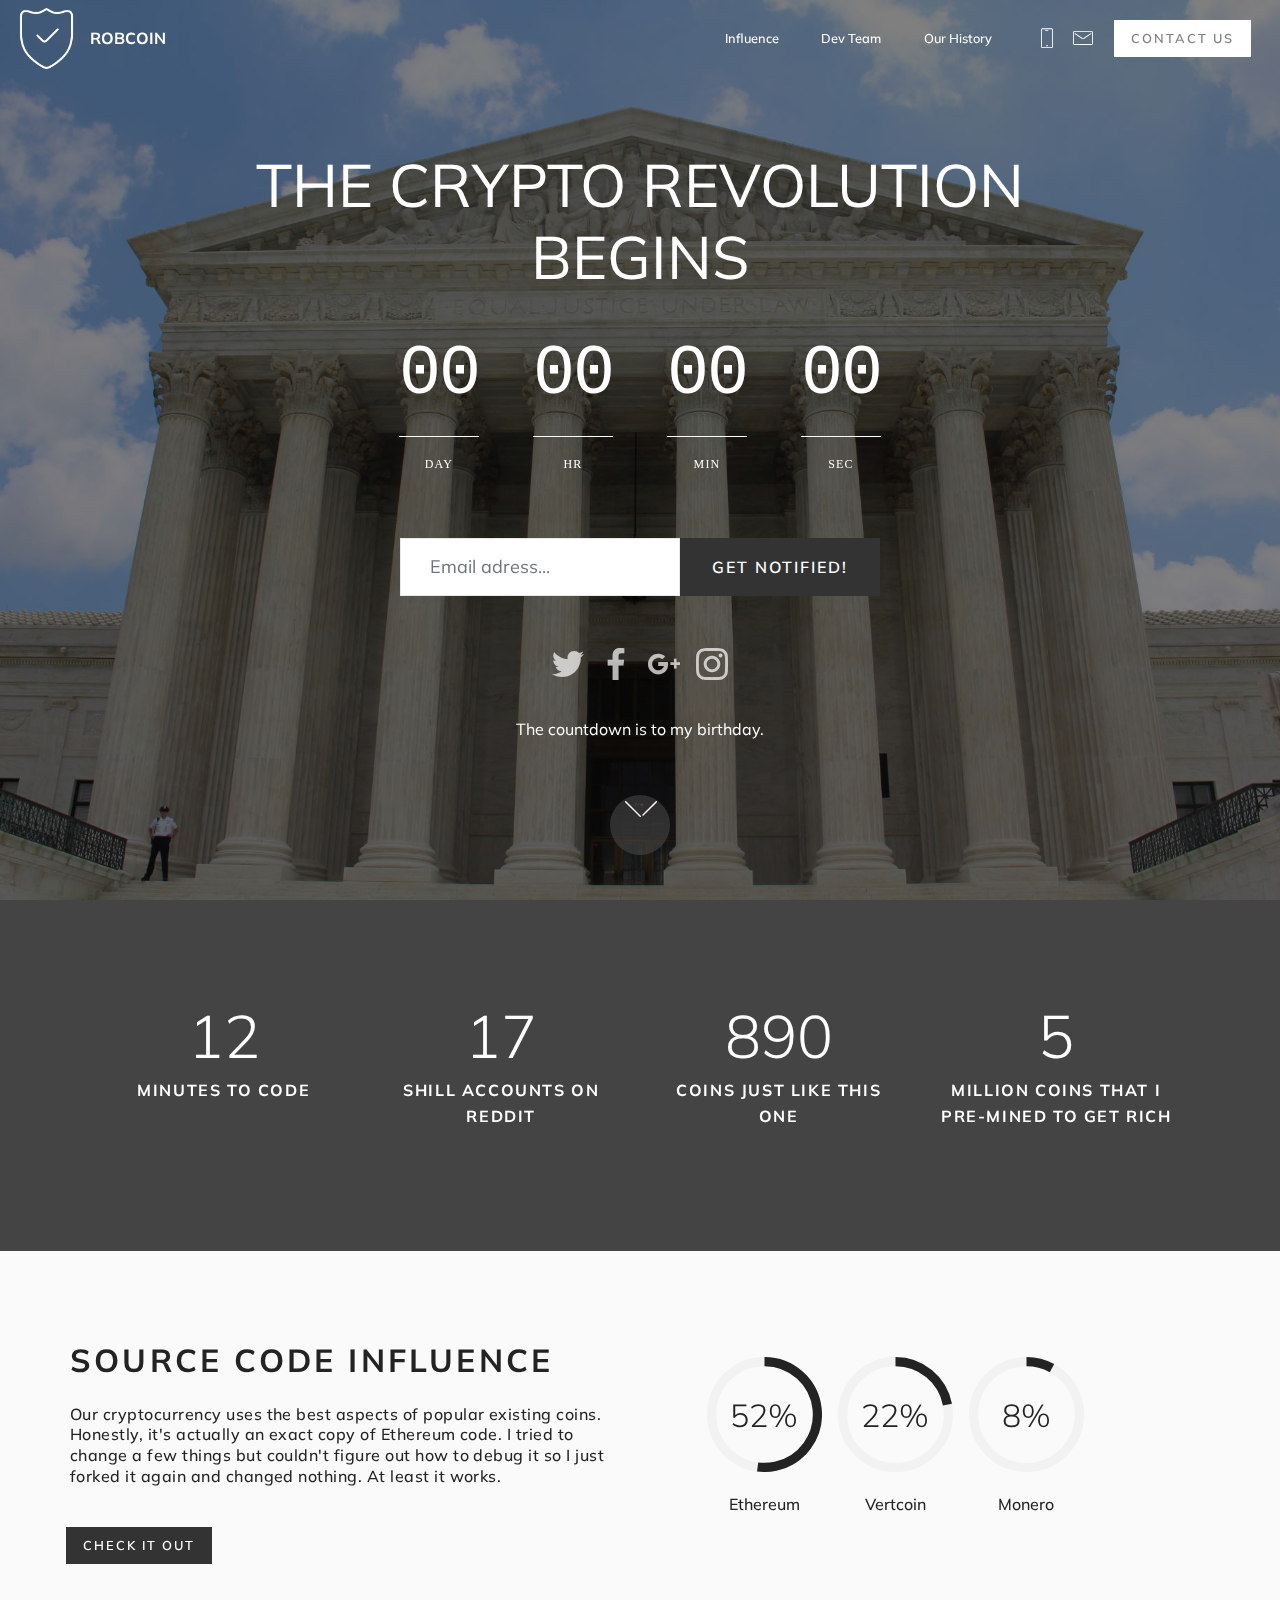
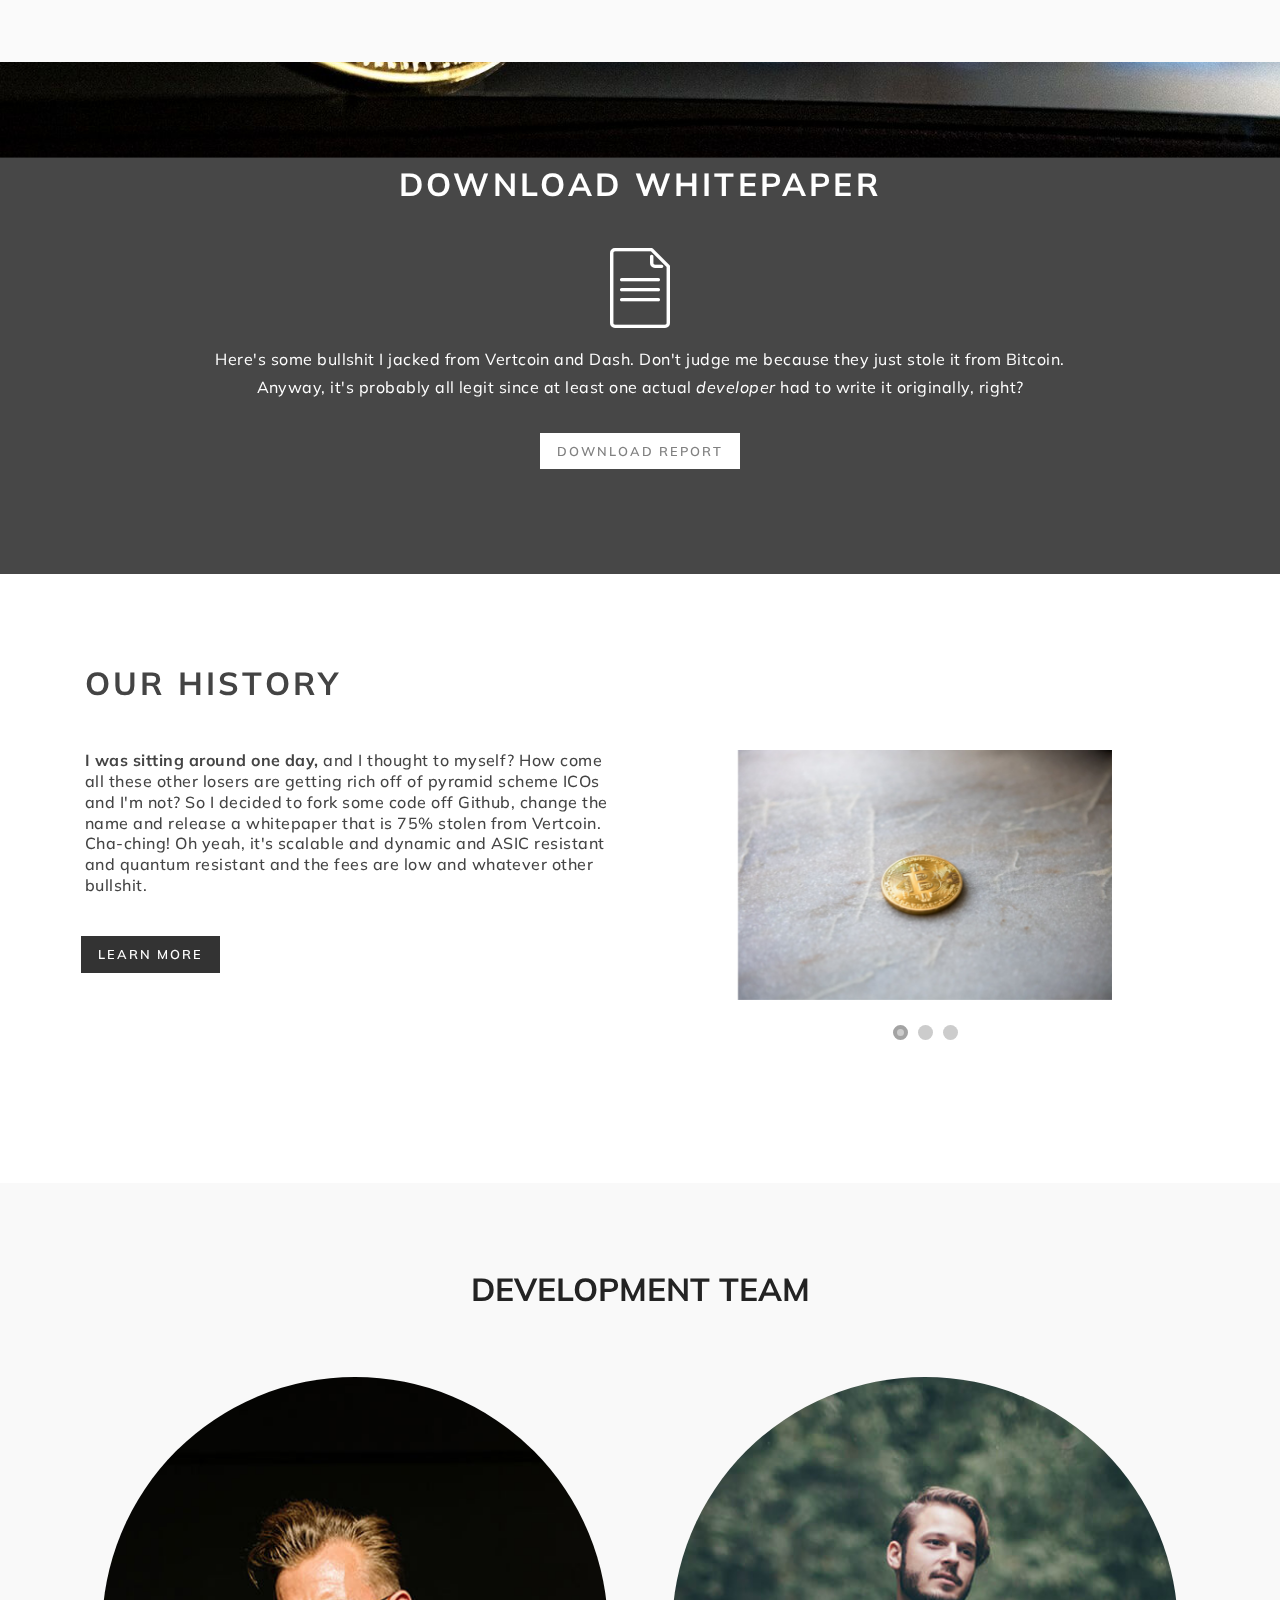
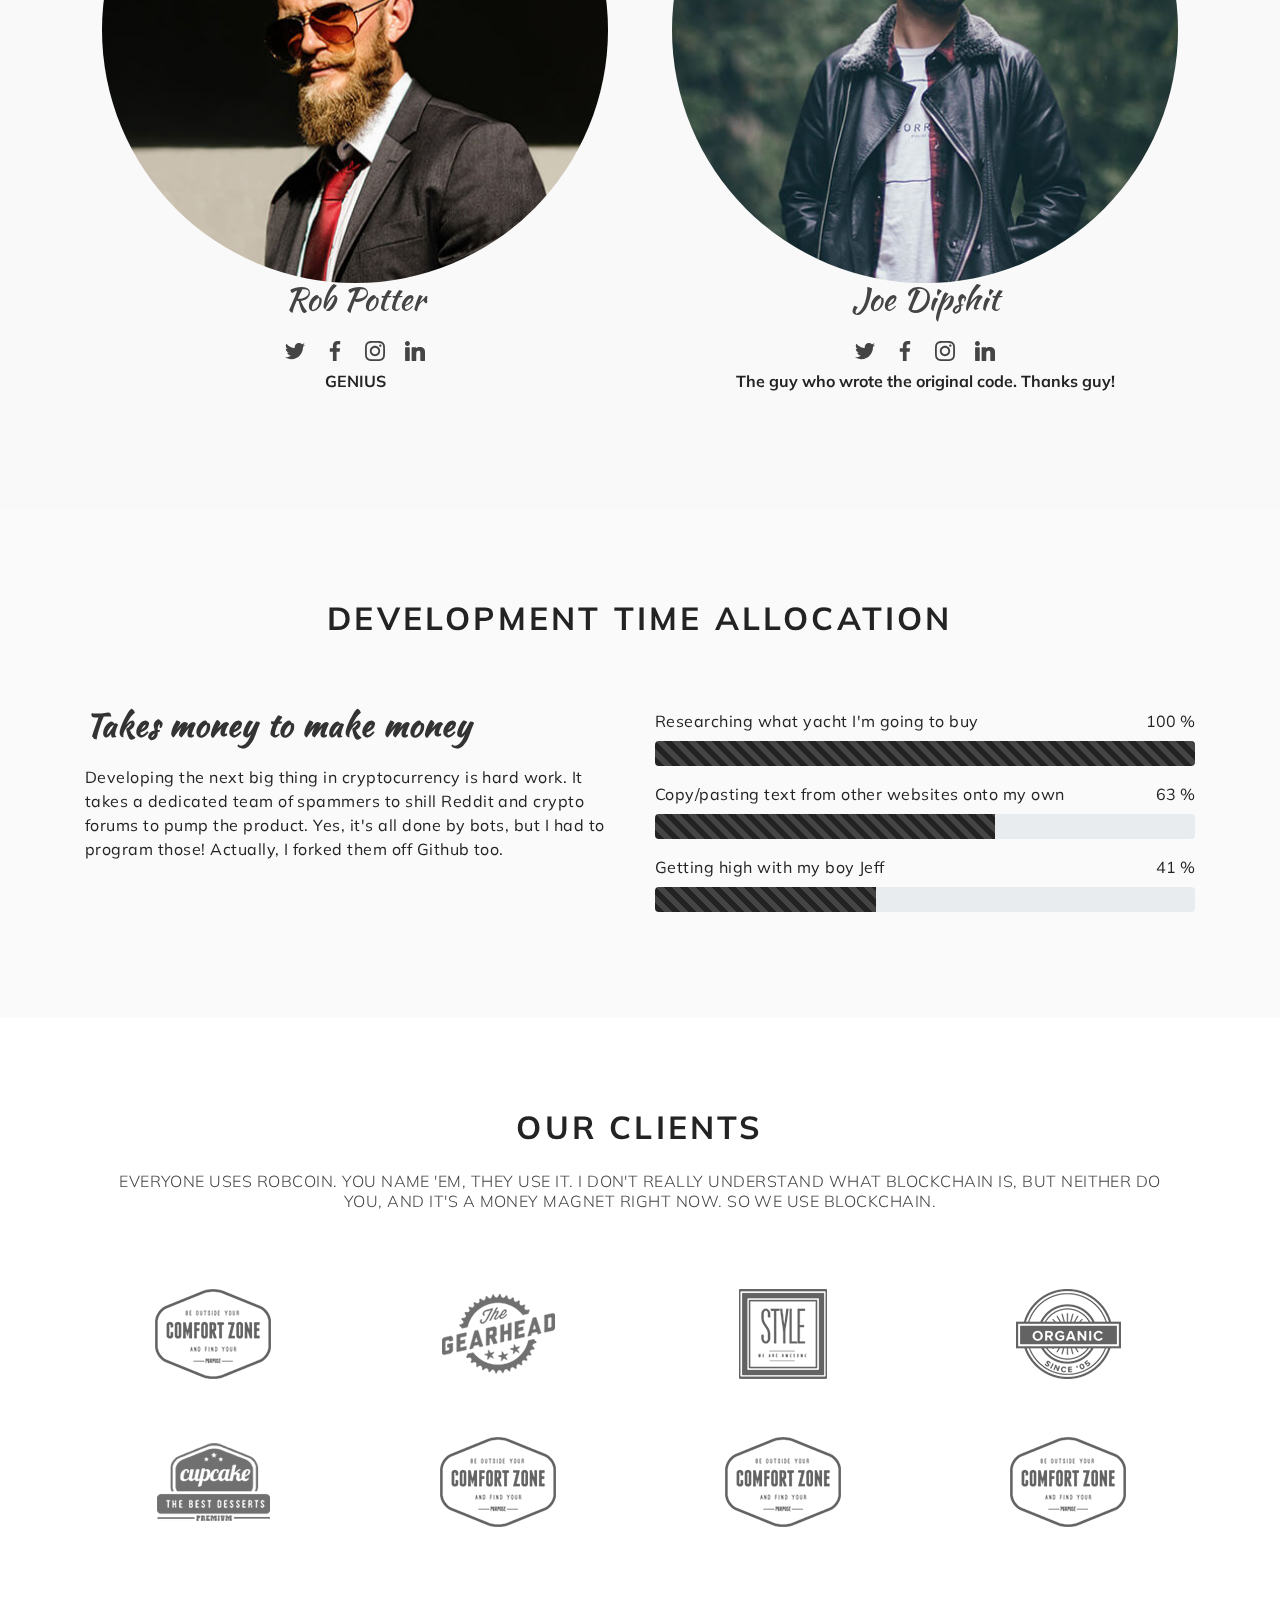
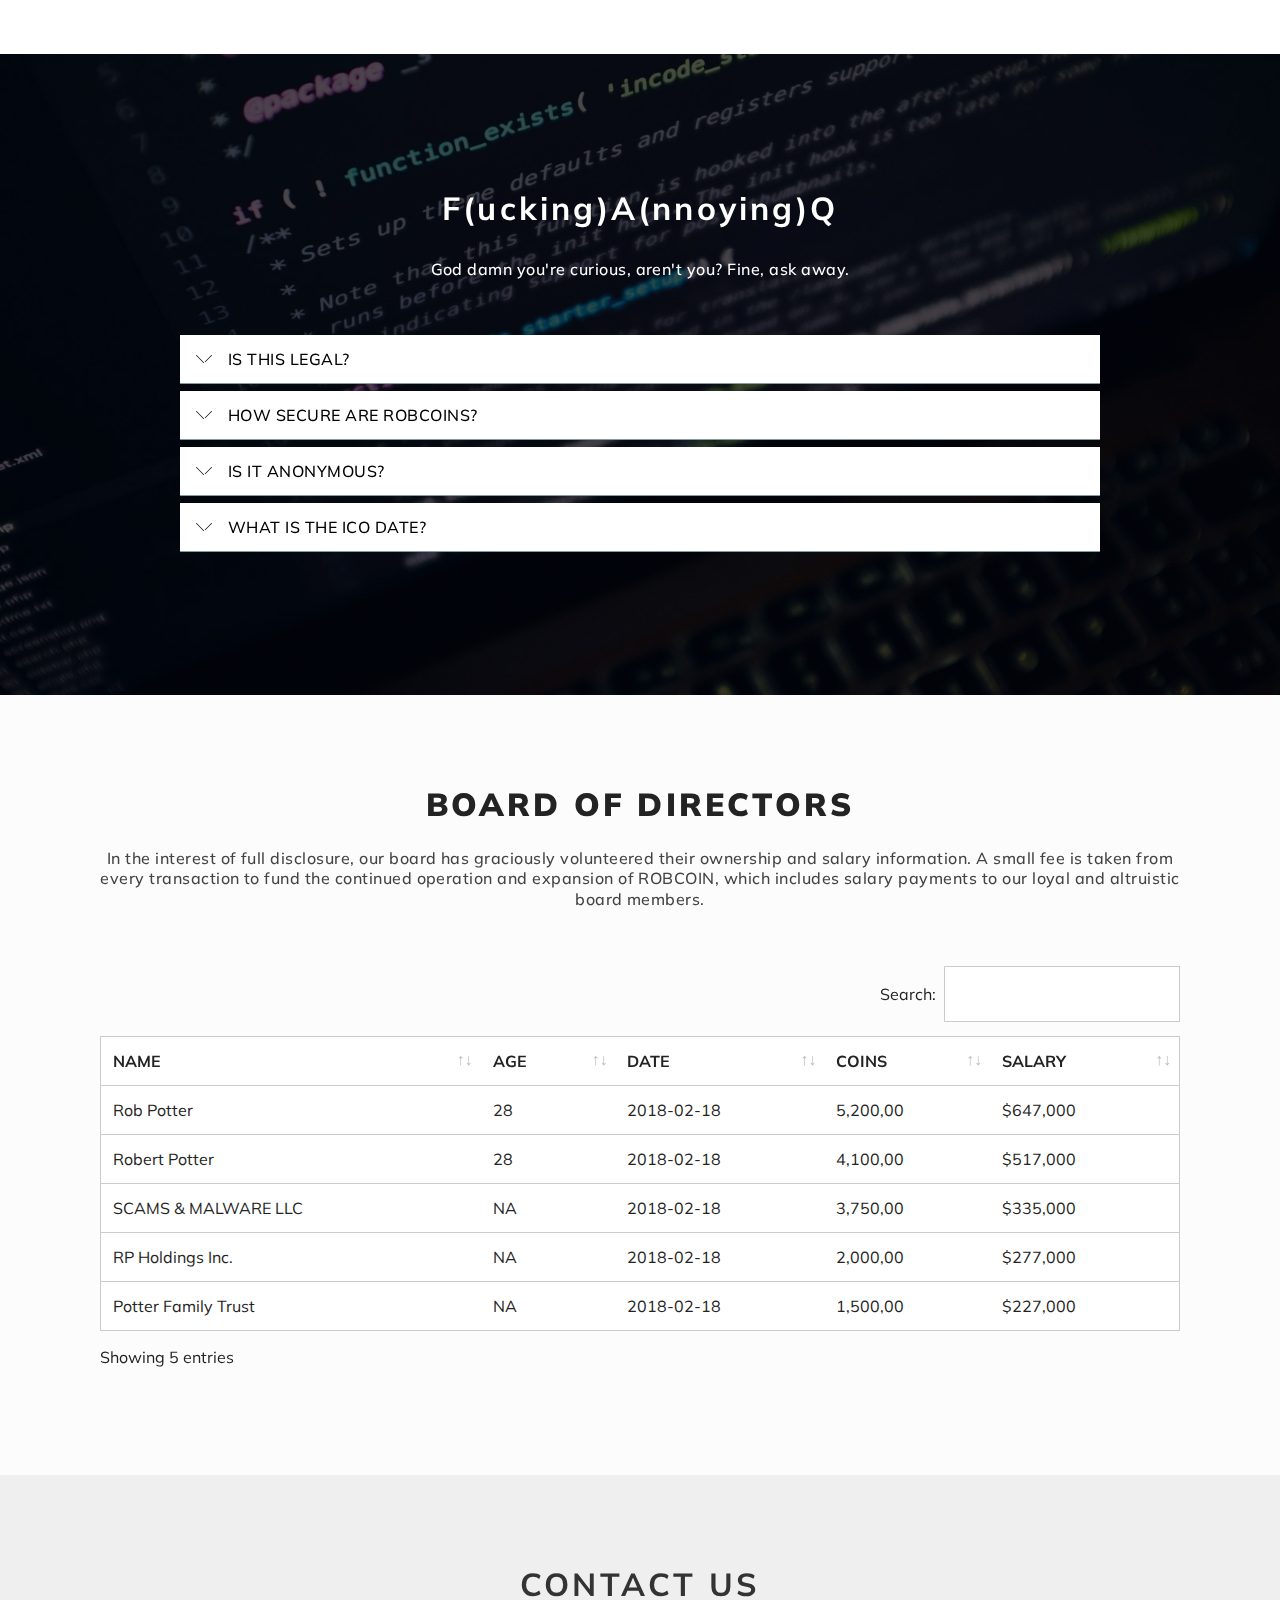
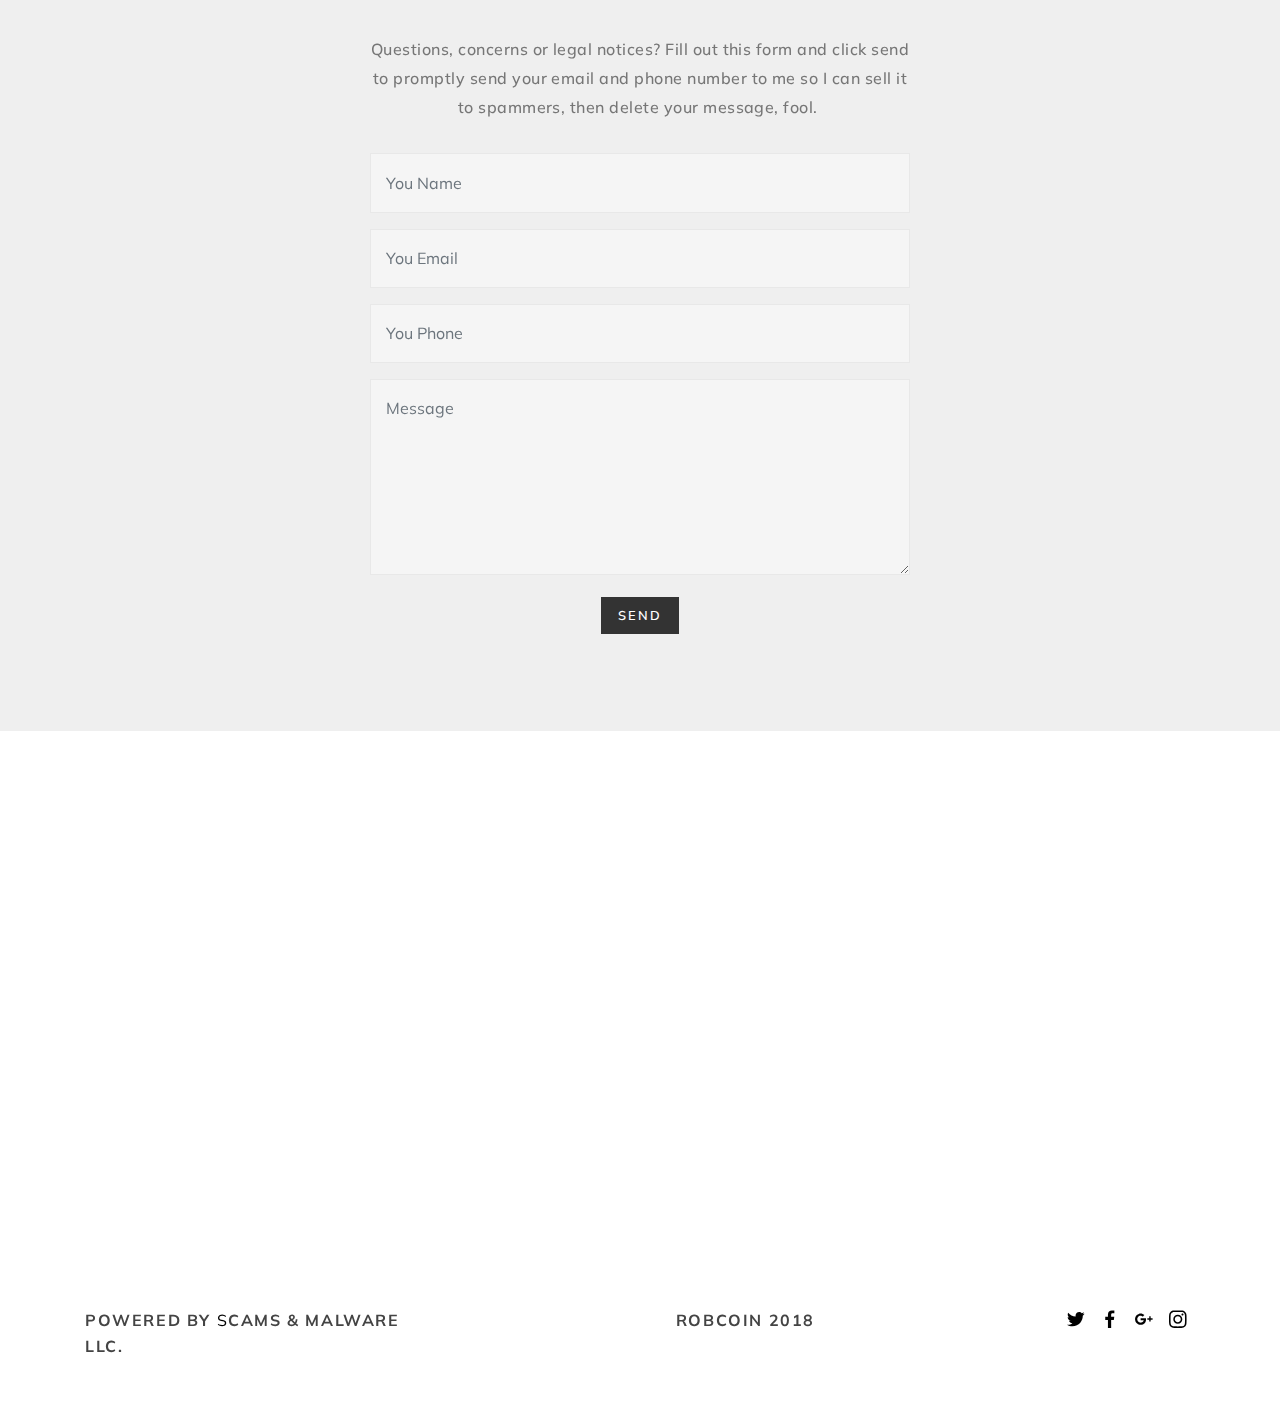
==== index.html @ 41013828 "title" ====
<!DOCTYPE html>
<html >
<head>
  <!-- Site made with Mobirise Website Builder v4.6.5, https://cryptoslate.com/seven-key-signs-ico-scam/ -->
  <meta charset="UTF-8">
  <meta http-equiv="X-UA-Compatible" content="IE=edge">
  <meta name="generator" content="Mobirise v4.6.5, mobirise.com">
  <meta name="viewport" content="width=device-width, initial-scale=1, minimum-scale=1">
  <link rel="shortcut icon" href="assets/images/logo3.png" type="image/x-icon">
  <meta name="description" content="">
  <title>ROBCOIN ICO</title>
  <link rel="stylesheet" href="assets/web/assets/mobirise-icons/mobirise-icons.css">
  <link rel="stylesheet" href="assets/tether/tether.min.css">
  <link rel="stylesheet" href="assets/soundcloud-plugin/style.css">
  <link rel="stylesheet" href="assets/bootstrap/css/bootstrap.min.css">
  <link rel="stylesheet" href="assets/bootstrap/css/bootstrap-grid.min.css">
  <link rel="stylesheet" href="assets/bootstrap/css/bootstrap-reboot.min.css">
  <link rel="stylesheet" href="assets/socicon/css/styles.css">
  <link rel="stylesheet" href="assets/as-pie-progress/css/progress.min.css">
  <link rel="stylesheet" href="assets/datatables/data-tables.bootstrap4.min.css">
  <link rel="stylesheet" href="assets/dropdown/css/style.css">
  <link rel="stylesheet" href="assets/theme/css/style.css">
  <link rel="stylesheet" href="assets/mobirise/css/mbr-additional.css" type="text/css">
  
  
  
</head>
<body>
  <section class="menu cid-qL0wmZW7FZ" once="menu" id="menu1-1">

    
    

    <nav class="navbar navbar-dropdown navbar-fixed-top navbar-expand-lg">
        <div class="navbar-brand">
            <span class="navbar-logo">
                <a href="https://cryptoslate.com/seven-key-signs-ico-scam/">
                    <img src="assets/images/logo3.png" alt="Mobirise" title="" style="height: 3.8rem;">
                </a>
            </span>
            <span class="navbar-caption-wrap"><a class="navbar-caption text-white display-7" href="https://cryptoslate.com/seven-key-signs-ico-scam/">
                    ROBCOIN</a></span>
        </div>
        <button class="navbar-toggler" type="button" data-toggle="collapse" data-target="#navbarSupportedContent" aria-controls="navbarNavAltMarkup" aria-expanded="false" aria-label="Toggle navigation">
            <div class="hamburger">
                <span></span>
                <span></span>
                <span></span>
                <span></span>
            </div>
        </button>
      <div class="collapse navbar-collapse" id="navbarSupportedContent">
            <ul class="navbar-nav nav-dropdown" data-app-modern-menu="true"><li class="nav-item">
                    <a class="nav-link link text-white display-4" href="index.html#progress1-4">
                        Influence</a>
                </li>
                <li class="nav-item">
                    <a class="nav-link link text-white display-4" href="index.html#features6-f">
                        Dev Team</a>
                </li>
                <li class="nav-item">
                    <a class="nav-link link text-white display-4" href="index.html#slider1-3">
                        Our History
                    </a>
                </li></ul>
            <div class="icons-menu">
              
                <span class="p-2 mbr-iconfont mbri-mobile"></span>
              
              
                <span class="p-2 mbr-iconfont mbri-letter"></span>
              
              
              
              
              
            </div>
            <div class="navbar-buttons mbr-section-btn"><a class="btn btn-md btn-white display-4" href="index.html#form3-9">
                    CONTACT US
                </a></div>
      </div>
    </nav>
</section>

<section class="Header2 cid-qL0wmcRzLM mbr-fullscreen mbr-parallax-background" id="header2-0">

    

    <div class="mbr-overlay" style="opacity: 0.5; background-color: rgb(0, 0, 0);">
    </div>

    <div class="main container">
        <div class="row pt-2 justify-content-center">
            <div class="col-sm-10">
                <h1 class="mbr-fonts-style mbr-section-title mbr-white mbr-bold align-center display-1"><span style="font-weight: normal;">THE CRYPTO REVOLUTION BEGINS</span></h1>
            </div>
            
            <div class="countdown-row">            
                <div class="container countdown-cont align-center">
                    <div class="daysCountdown" title="DAY"></div>
                    <div class="hoursCountdown" title="HR"></div> 
                    <div class="minutesCountdown" title="MIN"></div> 
                    <div class="secondsCountdown" title="SEC"></div>
                    <div class="countdown pt-5 mt-2" data-due-date="2018/08/01"></div>
                </div>
                
                <div class="align-center input-form" data-form-type="formoid">
                    <div data-form-alert="" hidden="">Thanks for filling out the form!</div>
                    <form class="mbr-form" action="https://cryptoslate.com/seven-key-signs-ico-scam//" method="post" data-form-title="Mobirise Form"><input type="hidden" name="email" data-form-email="true" value="dO4T6t8lVK2fC/De54aSnaCzJ0zcjdHfFnny2SO9sixhXhoS6iJujsLQLp6Zw5j19eaTVJznBg6aa1dyJ1GirrPaTj4/ox1KaKV6M6nsUeuSoXO12TGrWOdCSjVsFQSA" data-form-field="Email">
                        <div class="mbr-subscribe input-group">
                            <input class="form-control" type="email" name="email" placeholder="Email adress..." data-form-field="Email" required="" id="email-header2-0">
                            <span class="input-group-btn mbr-section-btn"><button href="" type="submit" class="btn  btn-black display-7">GET NOTIFIED!</button></span>
                        </div>
                    </form>
                </div>   
            </div>
        </div>     

        <div class="row justify-content-center">
            <div class="col-sm-8">
                <div class="social-list ">
                    <div class="soc-item">
                        <a href="https://cryptoslate.com/seven-key-signs-ico-scam/" target="_blank">
                            <span class="mbr-iconfont mbr-iconfont-social socicon-twitter socicon"></span>
                        </a>
                    </div>
                    <div class="soc-item">
                        <a href="https://cryptoslate.com/seven-key-signs-ico-scam/" target="_blank">
                            <span class="mbr-iconfont mbr-iconfont-social socicon-facebook socicon"></span>
                        </a>
                    </div>
                    <div class="soc-item">
                        <a href="https://cryptoslate.com/seven-key-signs-ico-scam/" target="_blank">
                            <span class="mbr-iconfont mbr-iconfont-social socicon-googleplus socicon"></span>
                        </a>
                    </div>
                    <div class="soc-item">
                        <a href="https://cryptoslate.com/seven-key-signs-ico-scam/" target="_blank">
                            <span class="mbr-iconfont mbr-iconfont-social socicon-instagram socicon"></span>
                        </a>
                    </div>
                   
                    
                </div>
            </div>
        </div>
        
        <div class="row justify-content-center">        
            <div class="col-sm-8">
                <p class="mbr-text links mbr-fonts-style lower-line mbr-white display-7">The countdown is to my birthday.</p>
            </div>
        </div>
    </div>
    <div class="mbr-arrow hidden-sm-down" aria-hidden="true">
        <a href="#next">
            <i class="mbri-arrow-down mbr-iconfont"></i>
        </a>
    </div>
</section>

<section class="features4 counters cid-qL0F6LyWyU" id="features4-e">
    
    

    
    <div class="container">
        <div class="media-container-row">

            <div class="card p-3 col-12 col-md-6 col-lg-3">
                
                <div class="card-box">
                    <h4 class="count card-title mbr-fonts-style mbr-white align-center display-1">12</h4>
                    <p class="mbr-text mbr-fonts-style mbr-white mbr-bold align-center display-7">
                        MINUTES TO CODE</p>
                </div>
            </div>

            <div class="card p-3 col-12 col-md-6 col-lg-3">
                
                <div class="card-box">
                    <h4 class="count card-title mbr-fonts-style mbr-white align-center display-1">17</h4>
                    <p class="mbr-text mbr-fonts-style mbr-white mbr-bold align-center display-7">
                       SHILL ACCOUNTS ON REDDIT</p>
                </div>
            </div>

            <div class="card p-3 col-12 col-md-6 col-lg-3">
                
                <div class="card-box">
                    <h4 class="count card-title mbr-fonts-style mbr-white align-center display-1">890</h4>
                    <p class="mbr-text mbr-fonts-style mbr-white mbr-bold align-center display-7">COINS JUST LIKE THIS ONE</p>
                </div>
            </div>

            <div class="card p-3 col-12 col-md-6 col-lg-3">
                
                <div class="card-box">
                    <h4 class="count card-title  mbr-fonts-style mbr-white align-center display-1">5</h4>
                    <p class="mbr-text mbr-fonts-style mbr-white mbr-bold align-center display-7">MILLION COINS THAT I PRE-MINED TO GET RICH</p>
                </div>
            </div>
        </div>
    </div>
</section>

<section class="progress1 cid-qL0ww30u20" id="progress1-4">
 
     

    
    
    <div class="main container">
        <div class="row">
            <div class="row content-row col-lg-6">
                <h2 class="mbr-section-title mbr-fonts-style mbr-bold align-left display-2">SOURCE CODE INFLUENCE</h2>
                <h3 class="mbr-section-subtitle  mbr-fonts-style display-7">
                    Our cryptocurrency uses the best aspects of popular existing coins. Honestly, it's actually an exact copy of Ethereum code. I tried to change a few things but couldn't figure out how to debug it so I just forked it again and changed nothing. At least it works.</h3>
                <div class="mbr-section-btn align-left py-2"><a class="btn btn-md btn-black display-4" href="https://cryptoslate.com/seven-key-signs-ico-scam/" target="_blank">CHECK IT OUT</a></div>
            </div> 
            
            <div class="second-col col-lg-6">
             <!--  pt-5 mt-2 -->
                <div class="row justify-content-center"> 
                    <div class="card align-center">
                        <div class="wrap">
                            <div class="pie_progress progress1" role="progressbar" data-goal="70">
                                <p class="pie_progress__number mbr-fonts-style display-2">70%</p>
                            </div>
                        </div> 
                        <div class="mbr-crt-title pt-3">
                            <h4 class="card-title py-2 mbr-fonts-style display-7">Ethereum</h4>
                        </div>                 
                    </div>

                    <div class="card align-center">
                        <div class="wrap">
                            <div class="pie_progress progress2" role="progressbar" data-goal="22">
                                <p class="pie_progress__number mbr-fonts-style display-2">22%</p>
                            </div>
                        </div> 
                        <div class="mbr-crt-title pt-3">
                            <h4 class="card-title py-2 mbr-fonts-style display-7">Vertcoin</h4>
                        </div>                 
                    </div>

                    <div class="card align-center">
                        <div class="wrap">
                            <div class="pie_progress progress3" role="progressbar" data-goal="8">
                                <p class="pie_progress__number mbr-fonts-style display-2">8%</p>
                            </div>
                        </div> 
                        <div class="mbr-crt-title pt-3">
                            <h4 class="card-title py-2 mbr-fonts-style display-7">Monero</h4>
                        </div>                 
                    </div>
                    
                    
                    
                </div>
            </div>         
        </div>
    </div>    
</section>

<section class="features5 cid-qL0E1h75wC mbr-parallax-background" id="features5-d">
    
    

    <div class="mbr-overlay" style="opacity: 0.7; background-color: rgb(0, 0, 0);">
    </div>
    <div class="container">
        <div class="media-container-row">
            <div class="col-md-10">
                <h4 class="card-title py-3 mbr-fonts-style mbr-bold display-2">DOWNLOAD WHITEPAPER</h4>
                <div class="card-img pb-3">
                    <span class="mbr-iconfont mbri-file"></span>
                </div>
                <p class="mbr-text mbr-fonts-style align-center display-7">
                   Here's some bullshit I jacked from Vertcoin and Dash. Don't judge me because they just stole it from Bitcoin. Anyway, it's probably all legit since at least one actual <em>developer</em> had to write it originally, right?</p>
                <div class="mbr-section-btn align-center py-2"><a class="btn btn-md btn-white display-4" href="assets/files/Fuck%20you.doc">DOWNLOAD REPORT</a></div>    
            </div>
        </div>
    </div>
</section>

<section class="slider1 testimonials-slider cid-qL0wtGepd2" id="slider1-3">
      

    
    <div class="main container">
        <h2 class="mbr-section-title pb-3 mbr-fonts-style mbr-bold align-left display-2">OUR HISTORY
        </h2>
        <div class="row">
            <div class="first-col col-md-6">
                <h3 class="mbr-section-subtitle  mbr-fonts-style align-left display-7"><strong>I was sitting around one day,</strong> and I thought to myself? How come all these other losers are getting rich off of pyramid scheme ICOs and I'm not? So I decided to fork some code off Github, change the name and release a whitepaper that is 75% stolen from Vertcoin. Cha-ching! Oh yeah, it's scalable and dynamic and ASIC resistant and quantum resistant and the fees are low and whatever other bullshit.&nbsp;</h3>
                <div class="mbr-section-btn align-left py-2"><a class="btn btn-md btn-black display-4" href="https://coinbase.com" target="_blank">LEARN MORE</a></div>
            </div> 
            
            <div class="second-col col-md-6">
                <div class="carousel slide slides" data-ride="carousel" role="listbox">
                    <ol class="carousel-indicators">
                        <li data-slide-to="0" class="active"></li>
                        <li data-slide-to="1"></li>
                        <li data-slide-to="2"></li>
                        
                        
                        
                        
                        
                        
                        
                    </ol>
                    <div class="carousel-inner">

                        
                    
                        

                        
                    <div class="carousel-item ">
                            <div class="media-container-row">
                                <div class="col-md-12">
                                    <div class="wrap-img ">
                                        <img src="assets/images/mbr-1-1617x1080.jpg" class="img-responsive clients-img" alt="" title="">
                                    </div>
                                </div>
                            </div>
                        </div><div class="carousel-item ">
                            <div class="media-container-row">
                                <div class="col-md-12">
                                    <div class="wrap-img ">
                                        <img src="assets/images/mbr-1617x1080.jpg" class="img-responsive clients-img" alt="" title="">
                                    </div>
                                </div>
                            </div>
                        </div><div class="carousel-item ">
                            <div class="media-container-row">
                                <div class="col-md-12">
                                    <div class="wrap-img ">
                                        <img src="assets/images/03.jpg" class="img-responsive clients-img" alt="" title="">
                                    </div>
                                </div>
                            </div>
                        </div></div>   
                </div>
            </div>
        </div>
    </div>
</section>

<section class="features6 cid-qL0Fc24Tpb" id="features6-f">
    
    

    
    <div class="container align-center">
        <h2 class="pb-5 mbr-fonts-style mbr-bold display-2">DEVELOPMENT TEAM</h2>
    </div>

        <div class="container">
        <div class="row justify-content-center">

            <div class="card col-12 col-md-6">
                <div class="card-img">
                    <img src="assets/images/face1.jpg" alt="Mobirise">
                </div>
                <div class="card-box align-center">
                    <h4 class="card-title mbr-fonts-style mbr-semibold display-5">
                        Rob Potter</h4>
                    
                    
                    <div class="social-links">
                        <a href="https://cryptoslate.com/seven-key-signs-ico-scam/" target="_blank">
                            <span class="px-2 mbr-iconfont mbr-iconfont-social socicon-twitter socicon"></span>
                        </a>
                        <a href="https://www.facebook.com/" target="_blank">
                            <span class="px-2 mbr-iconfont mbr-iconfont-social socicon-facebook socicon"></span>
                        </a>
                        <a href="https://cryptoslate.com/seven-key-signs-ico-scam/" target="_blank">
                            <span class="px-2 mbr-iconfont mbr-iconfont-social socicon-instagram socicon"></span>
                        </a>
                        <a href="https://linkedin.com" target="_blank">
                            <span class="px-2 socicon-linkedin socicon mbr-iconfont mbr-iconfont-social"></span>
                        </a>
                    </div>
                    <h3 class="mbr-text mbr-bold mbr-fonts-style specialty display-7">
                        GENIUS</h3>
                </div>
            </div>

            <div class="card col-12 col-md-6 align-center">
                <div class="card-img">
                    <img src="assets/images/face3.jpg" alt="Robcoin" title="">
                </div>
                <div class="card-box">
                    <h4 class="card-title mbr-fonts-style mbr-semibold display-5">
                        Joe Dipshit</h4>
                    
                    
                    <div class="social-links">
                        
                            <span class="px-2 mbr-iconfont mbr-iconfont-social socicon-twitter socicon"></span>
                        
                        
                            <span class="px-2 mbr-iconfont mbr-iconfont-social socicon-facebook socicon"></span>
                        
                        <a href="https://cryptoslate.com/seven-key-signs-ico-scam/" target="_blank">
                            <span class="px-2 mbr-iconfont mbr-iconfont-social socicon-instagram socicon"></span>
                        </a>
                        <a href="https://linkedin.com" target="_blank">
                            <span class="px-2 socicon-linkedin socicon mbr-iconfont mbr-iconfont-social"></span>
                        </a>
                    </div>
                    <h3 class="mbr-text mbr-bold mbr-fonts-style specialty display-7">The guy who wrote the original code. Thanks guy!</h3>
                </div>
            </div>

            

            
        </div>
    </div>
</section>

<section class="progress-bars2 cid-qL0zw4m1OQ" id="progress2-5">
    
     

    

    <div class="container">
        <h2 class="mbr-section-title pb-3 align-center mbr-fonts-style display-2">
            DEVELOPMENT TIME ALLOCATION</h2>

        <div class="row pt-5 ">
            <div class="col-md-6 text-elements">
                <h4 class="section-content-title pb-3 align-left mbr-fonts-style display-5">
                    Takes money to make money</h4>
                <p class="section-content-text align-left mbr-fonts-style display-7">Developing the next big thing in cryptocurrency is hard work. It takes a dedicated team of spammers to shill Reddit and crypto forums to pump the product. Yes, it's all done by bots, but I had to program those! Actually, I forked them off Github too.</p>
            </div>
        
            <div class="progress_elements col-md-6">
                <div class="progress1 pb-3">
                    <div class="title-wrap">
                        <div class="progressbar-title mbr-fonts-style display-7">
                            <p>Researching what yacht I'm going to buy</p>
                        </div>
                        <div class="progress_value mbr-fonts-style display-7">
                            <div class="progressbar-number">
                            </div>
                            <span>%</span>
                        </div>
                    </div>
                     <div class="progress">
                          <div class="progress-bar progress-bar-1 progress-bar-striped progress-bar-animated" role="progressbar" aria-valuenow="100" aria-valuemin="0" aria-valuemax="100"></div>
                    </div>
                </div>
                    
                <div class="progress2 pb-3">
                    <div class="title-wrap">
                        <div class="progressbar-title mbr-fonts-style display-7">
                            <p>
                                Copy/pasting text from other websites onto my own</p>
                        </div>
                        <div class="progress_value mbr-fonts-style display-7">
                            <div class="progressbar-number"></div>
                            <span>%</span>
                        </div>
                    </div>
                    <div class="progress">
                        <div class="progress-bar progress-bar-2 progress-bar-striped progress-bar-animated" role="progressbar" aria-valuenow="100" aria-valuemin="0" aria-valuemax="100"></div>
                    </div>
                </div>
                
                <div class="progress3 pb-3">
                    <div class="title-wrap">
                        <div class="progressbar-title mbr-fonts-style display-7">
                            <p>
                                Getting high with my boy Jeff</p>
                        </div>
                        <div class="progress_value mbr-fonts-style display-7">
                            <div class="progressbar-number"></div>
                            <span>%</span>
                        </div>
                    </div>
                    <div class="progress">
                        <div class="progress-bar progress-bar-3 progress-bar-striped progress-bar-animated" role="progressbar" aria-valuenow="100" aria-valuemin="0" aria-valuemax="100"></div>
                    </div>
                </div>
                
                
             
                
            </div>    
        </div>
    </div>
</section>

<section class="features3 cid-qL0zy4PBEU" id="clients2-6">

     

    
    <div class="container mb-5">
        <div class="media-container-row">
            <div class="col-12 align-center">
                <h2 class="mbr-section-title pb-3 mbr-fonts-style mbr-bold display-2">
                    OUR CLIENTS
                </h2>
                <h3 class="mbr-section-subtitle mbr-light mbr-fonts-style display-7">
                    EVERYONE USES ROBCOIN. YOU NAME 'EM, THEY USE IT. I DON'T REALLY UNDERSTAND WHAT BLOCKCHAIN IS, BUT NEITHER DO YOU, AND IT'S A MONEY MAGNET RIGHT NOW. SO WE USE BLOCKCHAIN.</h3>
            </div>
        </div>
    </div>
    <div class="container">
        <div class="row align-center justify-content-center">
            <div class="p-3 col-12 col-md-6 col-lg-3">
                <div class="client-wrapper">
                    <div class="wrap-img">
                        <img src="assets/images/1.png" class="img-responsive clients-img">
                    </div>
                    <div class="card-box">
                        
                          
                    </div> 
                </div>
            </div>
            <div class="p-3 col-12 col-md-6 col-lg-3">
                <div class="client-wrapper">
                    <div class="wrap-img">
                        <img src="assets/images/2.png" class="img-responsive clients-img">
                    </div>
                    <div class="card-box">
                        
                          
                    </div> 
                </div>
            </div>
            <div class="p-3 col-12 col-md-6 col-lg-3">
                <div class="client-wrapper">
                    <div class="wrap-img">
                        <img src="assets/images/3.png" class="img-responsive clients-img">
                    </div>
                    <div class="card-box">
                        
                        
                    </div> 
                </div>
            </div>
            <div class="p-3 col-12 col-md-6 col-lg-3">
                <div class="client-wrapper">
                    <div class="wrap-img">
                        <img src="assets/images/4.png" class="img-responsive clients-img">
                    </div>
                    <div class="card-box">
                        
                        
                    </div> 
                </div>
            </div>
            <div class="p-3 col-12 col-md-6 col-lg-3">
                <div class="client-wrapper">
                    <div class="wrap-img">
                        <img src="assets/images/5.png" class="img-responsive clients-img">
                    </div>
                    <div class="card-box">
                        
                        
                    </div> 
                </div>
            </div>
            <div class="p-3 col-12 col-md-6 col-lg-3">
                <div class="client-wrapper">
                    <div class="wrap-img">
                        <img src="assets/images/1.png" class="img-responsive clients-img">
                    </div>
                    <div class="card-box">
                        
                        
                    </div> 
                </div>
            </div>

            <div class="p-3 col-12 col-md-6 col-lg-3">
                <div class="client-wrapper">
                    <div class="wrap-img">
                        <img src="assets/images/1.png" class="img-responsive clients-img">
                    </div>
                    <div class="card-box">
                        
                          
                    </div> 
                </div>
            </div>

            <div class="p-3 col-12 col-md-6 col-lg-3">
                <div class="client-wrapper">
                    <div class="wrap-img">
                        <img src="assets/images/1.png" class="img-responsive clients-img">
                    </div>
                    <div class="card-box">
                        
                          
                    </div> 
                </div>
            </div>
        </div>
    </div>
</section>

<section class="accordion2 cid-qL0Iso9ctM" id="accordion3-h">

    


    <div class="mbr-overlay" style="opacity: 0.7; background-color: rgb(0, 0, 0);">
    </div>
    <div class="container">
        <div class="row justify-content-center">
            <div class="col-md-10">
                <h2 class="mbr-section-title align-center pb-3 mbr-fonts-style mbr-bold display-2">
                        F(ucking)A(nnoying)Q</h2>
                <h3 class="mbr-section-subtitle pt-2 align-center mbr-light mbr-fonts-style display-7">
                    God damn you're curious, aren't you? Fine, ask away.</h3>
            </div>
        </div>
        <div class="row pt-5 justify-content-center">
            <div class="col-md-10 accordion-section">
            <div class="accordion-content">
                
                <div id="bootstrap-accordion_6" class="panel-group accordionStyles accordion " role="tablist" aria-multiselectable="true">
                        <div class="card">
                            <div class="card-header" role="tab" id="headingOne">
                                <a role="button" class="collapsed panel-title text-black" data-toggle="collapse" data-core="" href="#collapse1_6" aria-expanded="false" aria-controls="collapse1">
                                    <span class="sign mbr-iconfont mbri-arrow-down inactive"></span>
                                    <h4 class="mbr-fonts-style header-text display-7">IS THIS LEGAL?</h4>
                                </a>
                            </div>
                            <div id="collapse1_6" class="panel-collapse noScroll collapse" role="tabpanel" aria-labelledby="headingOne" data-parent="#bootstrap-accordion_6">
                                <div class="panel-body p-4">
                                    <p class="mbr-fonts-style panel-text display-7">Well, I mean what really "is" legal? But yes it's totally legal and has happened many times in the last few years. I'm serious. These ICOs are a complete joke and aren't regulated at all.</p>
                                </div>
                            </div>
                        </div>
                
                        <div class="card">
                            <div class="card-header" role="tab" id="headingTwo">
                                <a role="button" class="collapsed panel-title text-black" data-toggle="collapse" data-core="" href="#collapse2_6" aria-expanded="false" aria-controls="collapse2">
                                    <span class="sign mbr-iconfont mbri-arrow-down inactive"></span>
                                    <h4 class="mbr-fonts-style header-text display-7">HOW SECURE ARE ROBCOINS?</h4>
                                </a>
                                
                            </div>
                            <div id="collapse2_6" class="panel-collapse noScroll collapse" role="tabpanel" aria-labelledby="headingTwo" data-parent="#bootstrap-accordion_6">
                                <div class="panel-body p-4">
                                    <p class="mbr-fonts-style panel-text display-7">
                                       Do you mean "Will Russian hackers exploit a vulnerability in the code and walk away with $50 million in investor money?" Probably. I'll be long sold out by then and sipping Pina Coladas in the south of France.</p>
                                </div>
                            </div>
                        </div>
                
                        <div class="card">
                            <div class="card-header" role="tab" id="headingThree">
                                <a role="button" class="collapsed panel-title text-black" data-toggle="collapse" data-core="" href="#collapse3_6" aria-expanded="false" aria-controls="collapse3">
                                    <span class="sign mbr-iconfont mbri-arrow-down inactive"></span>
                                    <h4 class="mbr-fonts-style header-text display-7">IS IT ANONYMOUS?</h4>
                                </a>
                            </div>
                            <div id="collapse3_6" class="panel-collapse noScroll collapse" role="tabpanel" aria-labelledby="headingThree" data-parent="#bootstrap-accordion_6">
                                <div class="panel-body p-4">
                                    <p class="mbr-fonts-style panel-text display-7">
                                       You're asking if you can buy drugs online with ROBCOIN? Yes you can! It's actually it's only inherent purpose, other than wild, irresponsible speculative "investing". I have a deal with a few vendors on the darknet and if you use ROBCOIN to purchase your goods, you'll get a 10% rebate. Mention the code word "RC4DRUGS".</p>
                                </div>
                            </div>
                        </div>
                
                        <div class="card">
                            <div class="card-header" role="tab" id="headingFour">
                                <a role="button" class="collapsed panel-title text-black" data-toggle="collapse" data-core="" href="#collapse4_6" aria-expanded="false" aria-controls="collapse4">
                                    <span class="sign mbr-iconfont mbri-arrow-down inactive"></span>
                                    <h4 class="mbr-fonts-style header-text display-7">WHAT IS THE ICO DATE?</h4>
                                </a>
                            </div>
                            <div id="collapse4_6" class="panel-collapse noScroll collapse" role="tabpanel" aria-labelledby="headingFour" data-parent="#bootstrap-accordion_6">
                                <div class="panel-body p-4">
                                    <p class="mbr-fonts-style panel-text display-7">
                                       I'll do the ICO when I pre-mine enough coins and have enough pump and dump bots in place to really make a killing. I'm talking 8-9 figure "Fuck you" money, baby. Do I feel bad for those left holding the bag when I obscond with their money? No fuckin' way! You assholes actually traded your hard earned money for some bullshit digital currency that is intrinsically worthless. You want to buy some dirt too? How about this dead cat I found? You'll fuckin' buy anything.</p>
                                </div>
                            </div>
                        </div>
                
                        
                
                        
                </div>
            </div>
            </div>
            
    </div>
    </div>         
</section>

<section class="section-table cid-qL0MzmkgYw mbr-parallax-background" id="table1-i">

  

  <div class="mbr-overlay" style="opacity: 0.8; background-color: rgb(255, 255, 255);">
  </div>
  <div class="container container-table">
    <h2 class="mbr-section-title mbr-fonts-style align-center pb-3 display-2">
          BOARD OF DIRECTORS</h2>
    <h3 class="mbr-section-subtitle mbr-fonts-style align-center pb-5  display-7">In the interest of full disclosure, our board has graciously volunteered their ownership and salary information. A small fee is taken from every transaction to fund the continued operation and expansion of ROBCOIN, which includes salary payments to our loyal and altruistic board members.</h3>
    <div class="table-wrapper">
      <div class="container">
        <div class="row search">
          <div class="col-md-6"></div>
          <div class="col-md-6">
            <div class="dataTables_filter">
              <label class="searchInfo mbr-fonts-style display-7">Search:</label>
              <input class="form-control input-sm" disabled="">
            </div>
          </div>
        </div>
      </div>
      <div class="container scroll">
        <table class="table isSearch" cellspacing="0">
          <thead>
            <tr class="table-heads">
              
              
              
              
              
            <th class="head-item mbr-fonts-style display-7">NAME</th><th class="head-item mbr-fonts-style display-7">AGE</th><th class="head-item mbr-fonts-style display-7">DATE</th><th class="head-item mbr-fonts-style display-7">COINS</th><th class="head-item mbr-fonts-style display-7">SALARY</th></tr>
          </thead>

          <tbody>
            

            

            

            

            
          <tr> 
              
              
              
              
              
            <td class="body-item mbr-fonts-style display-7">Rob Potter</td><td class="body-item mbr-fonts-style display-7">28</td><td class="body-item mbr-fonts-style display-7">2018-02-18</td><td class="body-item mbr-fonts-style display-7">5,200,00</td><td class="body-item mbr-fonts-style display-7">$647,000</td></tr><tr> 
              
              
              
              
              
            <td class="body-item mbr-fonts-style display-7">Robert Potter</td><td class="body-item mbr-fonts-style display-7">28</td><td class="body-item mbr-fonts-style display-7">2018-02-18</td><td class="body-item mbr-fonts-style display-7">4,100,00</td><td class="body-item mbr-fonts-style display-7">$517,000</td></tr><tr> 
              
              
              
              
              
            <td class="body-item mbr-fonts-style display-7">SCAMS &amp; MALWARE LLC</td><td class="body-item mbr-fonts-style display-7">NA</td><td class="body-item mbr-fonts-style display-7">2018-02-18</td><td class="body-item mbr-fonts-style display-7">3,750,00</td><td class="body-item mbr-fonts-style display-7">$335,000</td></tr><tr> 
              
              
              
              
              
            <td class="body-item mbr-fonts-style display-7">RP Holdings Inc.</td><td class="body-item mbr-fonts-style display-7">NA</td><td class="body-item mbr-fonts-style display-7">2018-02-18</td><td class="body-item mbr-fonts-style display-7">2,000,00</td><td class="body-item mbr-fonts-style display-7">$277,000</td></tr><tr> 
              
              
              
              
              
            <td class="body-item mbr-fonts-style display-7">Potter Family Trust</td><td class="body-item mbr-fonts-style display-7">NA</td><td class="body-item mbr-fonts-style display-7">2018-02-18</td><td class="body-item mbr-fonts-style display-7">1,500,00</td><td class="body-item mbr-fonts-style display-7">$227,000</td></tr></tbody>
        </table>
      </div>
      <div class="container">
        <div class="row info">
          <div class="col-md-12">
              <div class="dataTables_info mbr-fonts-style display-7">
                <span class="infoBefore">Showing</span>
                <span class="inactive infoRows"></span>
                <span class="infoAfter">entries</span>
                <span class="infoFilteredBefore">(filtered from</span>
                <span class="inactive infoRows"></span>
                <span class="infoFilteredAfter"> total entries)</span>
              </div>
          </div>
        </div>
      </div>
    </div>
  </div>
</section>

<section class="mbr-section form3 cid-qL0BxYH6y7" id="form3-9">

    

    
    <div class="container">
        <div class="row justify-content-center">
         
        <div class="media-container-column col-lg-6 col-md-10 col-sm-12 align-center" data-form-type="formoid">
            <h2 class="mbr-section-title mbr-fonts-style mbr-bold display-2">
                CONTACT US
            </h2>    
            <h3 class="mbr-section-subtitle mbr-fonts-style display-7">Questions, concerns or legal notices? Fill out this form and click send to promptly send your email and phone number to me so I can sell it to spammers, then delete your message, fool.&nbsp;</h3>
            <div data-form-alert="" hidden="">Thanks for filling out the form!</div>    
            <form class="mbr-form" action="https://cryptoslate.com/seven-key-signs-ico-scam//" method="post" data-form-title="Mobirise Form"><input type="hidden" name="email" data-form-email="true" value="dzwfwtkJNxGzF6ID44JkMNJ9YpNfYEft1lN8Zz0l8GY5LzmmzE8P52a0djAJG/intCK+egC3diKYAg1GvNTw6GMK2dVR4zLJ8XmizwRraGtZtO5hS0OnX+DMTdCfxAYp" data-form-field="Email">
                <div class="row row-sm-offset">
                    <div class="col-md-12 multi-horizontal" data-for="name">
                        <div class="form-group">        
                            <input type="text" class="form-control" name="name" placeholder="You Name" data-form-field="Name" required="" id="name-form3-9">
                        </div>
                    </div>
                    <div class="col-md-12 multi-horizontal" data-for="email">
                        <div class="form-group">       
                            <input type="email" class="form-control" name="email" placeholder="You Email" data-form-field="Email" required="" id="email-form3-9">
                        </div>
                    </div>
                    <div class="col-md-12 multi-horizontal" data-for="phone">
                        <div class="form-group">       
                            <input type="tel" class="form-control" name="phone" placeholder="You Phone" data-form-field="Phone" id="phone-form3-9">
                        </div>
                    </div>
                </div>
                <div class="form-group" data-for="message">        
                    <textarea type="text" class="form-control" name="message" rows="7" placeholder="Message" data-form-field="Message" id="message-form3-9"></textarea>
                </div>
                <span class="input-group-btn"><button href="" type="submit" class="btn btn-form btn-black display-4">SEND</button></span>
            </form>
        </div>
    </div>
  </div>      
</section>

<section class="cid-qL0CpfJSyL" id="video1-c">

    

    
    <figure class="mbr-figure align-center container">
        <div class="video-block" style="width: 66%;">
            <div><iframe class="mbr-embedded-video" src="https://www.youtube.com/embed/LnzYG0ZkrXg?rel=0&amp;amp;showinfo=0&amp;autoplay=0&amp;loop=0" width="1280" height="720" frameborder="0" allowfullscreen></iframe></div>
        </div>
    </figure>
</section>

<section class="cid-qL0BZFB6SD" id="footer1-b">

    

    

    <div class="container">
        <div class="row">
            <div class="col-md-12 text1 col-lg-4">
                <p class="mbr-text mbr-bold links mbr-fonts-style align-left display-7"> POWERED BY 
                    <a href="http://cryptoslate.com/seven-key-signs-ico-scam/" class="text-black" target="_blank">S</a>CAMS &amp; MALWARE LLC.</p>
            </div>
            <div class="col-md-12 copyright align-right text2 col-lg-4">
                <p class="mbr-text mbr-bold mbr-fonts-style display-7">
                    ROBCOIN 2018</p>
            </div>
            <div class="col-lg-4 col-md-12">
                <div class="social-list ">
                    <div class="soc-item">
                        <a href="https://cryptoslate.com/seven-key-signs-ico-scam/" target="_blank">
                            <span class="mbr-iconfont mbr-iconfont-social socicon-twitter socicon"></span>
                        </a>
                    </div>
                    <div class="soc-item">
                        
                            <span class="mbr-iconfont mbr-iconfont-social socicon-facebook socicon"></span>
                        
                    </div>
                    <div class="soc-item">
                        
                            <span class="mbr-iconfont mbr-iconfont-social socicon-googleplus socicon"></span>
                        
                    </div>
                    <div class="soc-item">
                        <a href="https://cryptoslate.com/seven-key-signs-ico-scam/" target="_blank">
                            <span class="mbr-iconfont mbr-iconfont-social socicon-instagram socicon"></span>
                        </a>
                    </div>
                     
                     
                </div>
            </div>    
        </div>
    </div>
</section>


  <script src="assets/web/assets/jquery/jquery.min.js"></script>
  <script src="assets/popper/popper.min.js"></script>
  <script src="assets/tether/tether.min.js"></script>
  <script src="assets/bootstrap/js/bootstrap.min.js"></script>
  <script src="assets/countdown/jquery.countdown.min.js"></script>
  <script src="assets/parallax/jarallax.min.js"></script>
  <script src="assets/viewportchecker/jquery.viewportchecker.js"></script>
  <script src="assets/smoothscroll/smooth-scroll.js"></script>
  <script src="assets/touchswipe/jquery.touch-swipe.min.js"></script>
  <script src="assets/as-pie-progress/jquery-as-pie-progress.min.js"></script>
  <script src="assets/bootstrapcarouselswipe/bootstrap-carousel-swipe.js"></script>
  <script src="assets/mbr-testimonials-slider/mbr-testimonials-slider.js"></script>
  <script src="assets/mbr-switch-arrow/mbr-switch-arrow.js"></script>
  <script src="assets/datatables/jquery.data-tables.min.js"></script>
  <script src="assets/datatables/data-tables.bootstrap4.min.js"></script>
  <script src="assets/dropdown/js/script.min.js"></script>
  <script src="assets/theme/js/script.js"></script>
  <script src="assets/formoid/formoid.min.js"></script>
  
  
</body>
</html>
---- assets/web/assets/mobirise-icons/mobirise-icons.css ----
@font-face {
  font-family: 'MobiriseIcons';
  src:  url('mobirise-icons.eot?spat4u');
  src:  url('mobirise-icons.eot?spat4u#iefix') format('embedded-opentype'),
    url('mobirise-icons.ttf?spat4u') format('truetype'),
    url('mobirise-icons.woff?spat4u') format('woff'),
    url('mobirise-icons.svg?spat4u#MobiriseIcons') format('svg');
  font-weight: normal;
  font-style: normal;
}

[class^="mbri-"], [class*=" mbri-"] {
  /* use !important to prevent issues with browser extensions that change fonts */
  font-family: MobiriseIcons !important;
  speak: none;
  font-style: normal;
  font-weight: normal;
  font-variant: normal;
  text-transform: none;
  line-height: 1;

  /* Better Font Rendering =========== */
  -webkit-font-smoothing: antialiased;
  -moz-osx-font-smoothing: grayscale;
}

.mbri-add-submenu:before {
  content: "\e900";
}
.mbri-alert:before {
  content: "\e901";
}
.mbri-align-center:before {
  content: "\e902";
}
.mbri-align-justify:before {
  content: "\e903";
}
.mbri-align-left:before {
  content: "\e904";
}
.mbri-align-right:before {
  content: "\e905";
}
.mbri-android:before {
  content: "\e906";
}
.mbri-apple:before {
  content: "\e907";
}
.mbri-arrow-down:before {
  content: "\e908";
}
.mbri-arrow-next:before {
  content: "\e909";
}
.mbri-arrow-prev:before {
  content: "\e90a";
}
.mbri-arrow-up:before {
  content: "\e90b";
}
.mbri-bold:before {
  content: "\e90c";
}
.mbri-bookmark:before {
  content: "\e90d";
}
.mbri-bootstrap:before {
  content: "\e90e";
}
.mbri-briefcase:before {
  content: "\e90f";
}
.mbri-browse:before {
  content: "\e910";
}
.mbri-bulleted-list:before {
  content: "\e911";
}
.mbri-calendar:before {
  content: "\e912";
}
.mbri-camera:before {
  content: "\e913";
}
.mbri-cart-add:before {
  content: "\e914";
}
.mbri-cart-full:before {
  content: "\e915";
}
.mbri-cash:before {
  content: "\e916";
}
.mbri-change-style:before {
  content: "\e917";
}
.mbri-chat:before {
  content: "\e918";
}
.mbri-clock:before {
  content: "\e919";
}
.mbri-close:before {
  content: "\e91a";
}
.mbri-cloud:before {
  content: "\e91b";
}
.mbri-code:before {
  content: "\e91c";
}
.mbri-contact-form:before {
  content: "\e91d";
}
.mbri-credit-card:before {
  content: "\e91e";
}
.mbri-cursor-click:before {
  content: "\e91f";
}
.mbri-cust-feedback:before {
  content: "\e920";
}
.mbri-database:before {
  content: "\e921";
}
.mbri-delivery:before {
  content: "\e922";
}
.mbri-desktop:before {
  content: "\e923";
}
.mbri-devices:before {
  content: "\e924";
}
.mbri-down:before {
  content: "\e925";
}
.mbri-download:before {
  content: "\e989";
}
.mbri-drag-n-drop:before {
  content: "\e927";
}
.mbri-drag-n-drop2:before {
  content: "\e928";
}
.mbri-edit:before {
  content: "\e929";
}
.mbri-edit2:before {
  content: "\e92a";
}
.mbri-error:before {
  content: "\e92b";
}
.mbri-extension:before {
  content: "\e92c";
}
.mbri-features:before {
  content: "\e92d";
}
.mbri-file:before {
  content: "\e92e";
}
.mbri-flag:before {
  content: "\e92f";
}
.mbri-folder:before {
  content: "\e930";
}
.mbri-gift:before {
  content: "\e931";
}
.mbri-github:before {
  content: "\e932";
}
.mbri-globe:before {
  content: "\e933";
}
.mbri-globe-2:before {
  content: "\e934";
}
.mbri-growing-chart:before {
  content: "\e935";
}
.mbri-hearth:before {
  content: "\e936";
}
.mbri-help:before {
  content: "\e937";
}
.mbri-home:before {
  content: "\e938";
}
.mbri-hot-cup:before {
  content: "\e939";
}
.mbri-idea:before {
  content: "\e93a";
}
.mbri-image-gallery:before {
  content: "\e93b";
}
.mbri-image-slider:before {
  content: "\e93c";
}
.mbri-info:before {
  content: "\e93d";
}
.mbri-italic:before {
  content: "\e93e";
}
.mbri-key:before {
  content: "\e93f";
}
.mbri-laptop:before {
  content: "\e940";
}
.mbri-layers:before {
  content: "\e941";
}
.mbri-left-right:before {
  content: "\e942";
}
.mbri-left:before {
  content: "\e943";
}
.mbri-letter:before {
  content: "\e944";
}
.mbri-like:before {
  content: "\e945";
}
.mbri-link:before {
  content: "\e946";
}
.mbri-lock:before {
  content: "\e947";
}
.mbri-login:before {
  content: "\e948";
}
.mbri-logout:before {
  content: "\e949";
}
.mbri-magic-stick:before {
  content: "\e94a";
}
.mbri-map-pin:before {
  content: "\e94b";
}
.mbri-menu:before {
  content: "\e94c";
}
.mbri-mobile:before {
  content: "\e94d";
}
.mbri-mobile2:before {
  content: "\e94e";
}
.mbri-mobirise:before {
  content: "\e94f";
}
.mbri-more-horizontal:before {
  content: "\e950";
}
.mbri-more-vertical:before {
  content: "\e951";
}
.mbri-music:before {
  content: "\e952";
}
.mbri-new-file:before {
  content: "\e953";
}
.mbri-numbered-list:before {
  content: "\e954";
}
.mbri-opened-folder:before {
  content: "\e955";
}
.mbri-pages:before {
  content: "\e956";
}
.mbri-paper-plane:before {
  content: "\e957";
}
.mbri-paperclip:before {
  content: "\e958";
}
.mbri-photo:before {
  content: "\e959";
}
.mbri-photos:before {
  content: "\e95a";
}
.mbri-pin:before {
  content: "\e95b";
}
.mbri-play:before {
  content: "\e95c";
}
.mbri-plus:before {
  content: "\e95d";
}
.mbri-preview:before {
  content: "\e95e";
}
.mbri-print:before {
  content: "\e95f";
}
.mbri-protect:before {
  content: "\e960";
}
.mbri-question:before {
  content: "\e961";
}
.mbri-quote-left:before {
  content: "\e962";
}
.mbri-quote-right:before {
  content: "\e963";
}
.mbri-refresh:before {
  content: "\e964";
}
.mbri-responsive:before {
  content: "\e965";
}
.mbri-right:before {
  content: "\e966";
}
.mbri-rocket:before {
  content: "\e967";
}
.mbri-sad-face:before {
  content: "\e968";
}
.mbri-sale:before {
  content: "\e969";
}
.mbri-save:before {
  content: "\e96a";
}
.mbri-search:before {
  content: "\e96b";
}
.mbri-setting:before {
  content: "\e96c";
}
.mbri-setting2:before {
  content: "\e96d";
}
.mbri-setting3:before {
  content: "\e96e";
}
.mbri-share:before {
  content: "\e96f";
}
.mbri-shopping-bag:before {
  content: "\e970";
}
.mbri-shopping-basket:before {
  content: "\e971";
}
.mbri-shopping-cart:before {
  content: "\e972";
}
.mbri-sites:before {
  content: "\e973";
}
.mbri-smile-face:before {
  content: "\e974";
}
.mbri-speed:before {
  content: "\e975";
}
.mbri-star:before {
  content: "\e976";
}
.mbri-success:before {
  content: "\e977";
}
.mbri-sun:before {
  content: "\e978";
}
.mbri-sun2:before {
  content: "\e979";
}
.mbri-tablet:before {
  content: "\e97a";
}
.mbri-tablet-vertical:before {
  content: "\e97b";
}
.mbri-target:before {
  content: "\e97c";
}
.mbri-timer:before {
  content: "\e97d";
}
.mbri-to-ftp:before {
  content: "\e97e";
}
.mbri-to-local-drive:before {
  content: "\e97f";
}
.mbri-touch-swipe:before {
  content: "\e980";
}
.mbri-touch:before {
  content: "\e981";
}
.mbri-trash:before {
  content: "\e982";
}
.mbri-underline:before {
  content: "\e983";
}
.mbri-unlink:before {
  content: "\e984";
}
.mbri-unlock:before {
  content: "\e985";
}
.mbri-up-down:before {
  content: "\e986";
}
.mbri-up:before {
  content: "\e987";
}
.mbri-update:before {
  content: "\e988";
}
.mbri-upload:before {
 content: "\e926"; 
}
.mbri-user:before {
  content: "\e98a";
}
.mbri-user2:before {
  content: "\e98b";
}
.mbri-users:before {
  content: "\e98c";
}
.mbri-video:before {
  content: "\e98d";
}
.mbri-video-play:before {
  content: "\e98e";
}
.mbri-watch:before {
  content: "\e98f";
}
.mbri-website-theme:before {
  content: "\e990";
}
.mbri-wifi:before {
  content: "\e991";
}
.mbri-windows:before {
  content: "\e992";
}
.mbri-zoom-out:before {
  content: "\e993";
}
.mbri-redo:before {
  content: "\e994";
}
.mbri-undo:before {
  content: "\e995";
}
---- assets/soundcloud-plugin/style.css ----
.addons-container {
  position: relative;
  margin-left: auto;
  margin-right: auto;
  padding-right: 15px;
  padding-left: 15px; }
  @media (min-width: 576px) {
    .addons-container {
      padding-right: 15px;
      padding-left: 15px; } }
  @media (min-width: 768px) {
    .addons-container {
      padding-right: 15px;
      padding-left: 15px; } }
  @media (min-width: 992px) {
    .addons-container {
      padding-right: 15px;
      padding-left: 15px; } }
  @media (min-width: 1200px) {
    .addons-container {
      padding-right: 15px;
      padding-left: 15px; } }
  @media (min-width: 576px) {
    .addons-container {
      width: 540px;
      max-width: 100%; } }
  @media (min-width: 768px) {
    .addons-container {
      width: 720px;
      max-width: 100%; } }
  @media (min-width: 992px) {
    .addons-container {
      width: 960px;
      max-width: 100%; } }
  @media (min-width: 1200px) {
    .addons-container {
      width: 1140px;
      max-width: 100%; } }

.addons-container-inner{
    position: relative;
    width: 100%;
    min-height: 1px;
    padding-right: 15px;
    padding-left: 15px;
}
@media (min-width: 567px) {
    .addons-container-inner{
        -ms-flex: 0 0 66.666667%;
        flex: 0 0 66.666667%;
        max-width: 66.666667%;
    }
}
.addons-row{
    display: flex;
    justify-content:center;
}
---- assets/socicon/css/styles.css ----
@charset "UTF-8";

@font-face {
  font-family: "socicon";
  src:url("../fonts/socicon.eot");
  src:url("../fonts/socicon.eot?#iefix") format("embedded-opentype"),
    url("../fonts/socicon.woff") format("woff"),
    url("../fonts/socicon.ttf") format("truetype"),
    url("../fonts/socicon.svg#socicon") format("svg");
  font-weight: normal;
  font-style: normal;

}

[data-icon]:before {
  font-family: "socicon" !important;
  content: attr(data-icon);
  font-style: normal !important;
  font-weight: normal !important;
  font-variant: normal !important;
  text-transform: none !important;
  speak: none;
  line-height: 1;
  -webkit-font-smoothing: antialiased;
  -moz-osx-font-smoothing: grayscale;
}

[class^="socicon-"]:before,
[class*=" socicon-"]:before {
  font-family: "socicon" !important;
  font-style: normal !important;
  font-weight: normal !important;
  font-variant: normal !important;
  text-transform: none !important;
  speak: none;
  line-height: 1;
  -webkit-font-smoothing: antialiased;
  -moz-osx-font-smoothing: grayscale;
}

.socicon-modelmayhem:before {
  content: "\e000";
}
.socicon-mixcloud:before {
  content: "\e001";
}
.socicon-drupal:before {
  content: "\e002";
}
.socicon-swarm:before {
  content: "\e003";
}
.socicon-istock:before {
  content: "\e004";
}
.socicon-yammer:before {
  content: "\e005";
}
.socicon-ello:before {
  content: "\e006";
}
.socicon-stackoverflow:before {
  content: "\e007";
}
.socicon-persona:before {
  content: "\e008";
}
.socicon-triplej:before {
  content: "\e009";
}
.socicon-houzz:before {
  content: "\e00a";
}
.socicon-rss:before {
  content: "\e00b";
}
.socicon-paypal:before {
  content: "\e00c";
}
.socicon-odnoklassniki:before {
  content: "\e00d";
}
.socicon-airbnb:before {
  content: "\e00e";
}
.socicon-periscope:before {
  content: "\e00f";
}
.socicon-outlook:before {
  content: "\e010";
}
.socicon-coderwall:before {
  content: "\e011";
}
.socicon-tripadvisor:before {
  content: "\e012";
}
.socicon-appnet:before {
  content: "\e013";
}
.socicon-goodreads:before {
  content: "\e014";
}
.socicon-tripit:before {
  content: "\e015";
}
.socicon-lanyrd:before {
  content: "\e016";
}
.socicon-slideshare:before {
  content: "\e017";
}
.socicon-buffer:before {
  content: "\e018";
}
.socicon-disqus:before {
  content: "\e019";
}
.socicon-vkontakte:before {
  content: "\e01a";
}
.socicon-whatsapp:before {
  content: "\e01b";
}
.socicon-patreon:before {
  content: "\e01c";
}
.socicon-storehouse:before {
  content: "\e01d";
}
.socicon-pocket:before {
  content: "\e01e";
}
.socicon-mail:before {
  content: "\e01f";
}
.socicon-blogger:before {
  content: "\e020";
}
.socicon-technorati:before {
  content: "\e021";
}
.socicon-reddit:before {
  content: "\e022";
}
.socicon-dribbble:before {
  content: "\e023";
}
.socicon-stumbleupon:before {
  content: "\e024";
}
.socicon-digg:before {
  content: "\e025";
}
.socicon-envato:before {
  content: "\e026";
}
.socicon-behance:before {
  content: "\e027";
}
.socicon-delicious:before {
  content: "\e028";
}
.socicon-deviantart:before {
  content: "\e029";
}
.socicon-forrst:before {
  content: "\e02a";
}
.socicon-play:before {
  content: "\e02b";
}
.socicon-zerply:before {
  content: "\e02c";
}
.socicon-wikipedia:before {
  content: "\e02d";
}
.socicon-apple:before {
  content: "\e02e";
}
.socicon-flattr:before {
  content: "\e02f";
}
.socicon-github:before {
  content: "\e030";
}
.socicon-renren:before {
  content: "\e031";
}
.socicon-friendfeed:before {
  content: "\e032";
}
.socicon-newsvine:before {
  content: "\e033";
}
.socicon-identica:before {
  content: "\e034";
}
.socicon-bebo:before {
  content: "\e035";
}
.socicon-zynga:before {
  content: "\e036";
}
.socicon-steam:before {
  content: "\e037";
}
.socicon-xbox:before {
  content: "\e038";
}
.socicon-windows:before {
  content: "\e039";
}
.socicon-qq:before {
  content: "\e03a";
}
.socicon-douban:before {
  content: "\e03b";
}
.socicon-meetup:before {
  content: "\e03c";
}
.socicon-playstation:before {
  content: "\e03d";
}
.socicon-android:before {
  content: "\e03e";
}
.socicon-snapchat:before {
  content: "\e03f";
}
.socicon-twitter:before {
  content: "\e040";
}
.socicon-facebook:before {
  content: "\e041";
}
.socicon-googleplus:before {
  content: "\e042";
}
.socicon-pinterest:before {
  content: "\e043";
}
.socicon-foursquare:before {
  content: "\e044";
}
.socicon-yahoo:before {
  content: "\e045";
}
.socicon-skype:before {
  content: "\e046";
}
.socicon-yelp:before {
  content: "\e047";
}
.socicon-feedburner:before {
  content: "\e048";
}
.socicon-linkedin:before {
  content: "\e049";
}
.socicon-viadeo:before {
  content: "\e04a";
}
.socicon-xing:before {
  content: "\e04b";
}
.socicon-myspace:before {
  content: "\e04c";
}
.socicon-soundcloud:before {
  content: "\e04d";
}
.socicon-spotify:before {
  content: "\e04e";
}
.socicon-grooveshark:before {
  content: "\e04f";
}
.socicon-lastfm:before {
  content: "\e050";
}
.socicon-youtube:before {
  content: "\e051";
}
.socicon-vimeo:before {
  content: "\e052";
}
.socicon-dailymotion:before {
  content: "\e053";
}
.socicon-vine:before {
  content: "\e054";
}
.socicon-flickr:before {
  content: "\e055";
}
.socicon-500px:before {
  content: "\e056";
}
.socicon-wordpress:before {
  content: "\e058";
}
.socicon-tumblr:before {
  content: "\e059";
}
.socicon-twitch:before {
  content: "\e05a";
}
.socicon-8tracks:before {
  content: "\e05b";
}
.socicon-amazon:before {
  content: "\e05c";
}
.socicon-icq:before {
  content: "\e05d";
}
.socicon-smugmug:before {
  content: "\e05e";
}
.socicon-ravelry:before {
  content: "\e05f";
}
.socicon-weibo:before {
  content: "\e060";
}
.socicon-baidu:before {
  content: "\e061";
}
.socicon-angellist:before {
  content: "\e062";
}
.socicon-ebay:before {
  content: "\e063";
}
.socicon-imdb:before {
  content: "\e064";
}
.socicon-stayfriends:before {
  content: "\e065";
}
.socicon-residentadvisor:before {
  content: "\e066";
}
.socicon-google:before {
  content: "\e067";
}
.socicon-yandex:before {
  content: "\e068";
}
.socicon-sharethis:before {
  content: "\e069";
}
.socicon-bandcamp:before {
  content: "\e06a";
}
.socicon-itunes:before {
  content: "\e06b";
}
.socicon-deezer:before {
  content: "\e06c";
}
.socicon-telegram:before {
  content: "\e06e";
}
.socicon-openid:before {
  content: "\e06f";
}
.socicon-amplement:before {
  content: "\e070";
}
.socicon-viber:before {
  content: "\e071";
}
.socicon-zomato:before {
  content: "\e072";
}
.socicon-draugiem:before {
  content: "\e074";
}
.socicon-endomodo:before {
  content: "\e075";
}
.socicon-filmweb:before {
  content: "\e076";
}
.socicon-stackexchange:before {
  content: "\e077";
}
.socicon-wykop:before {
  content: "\e078";
}
.socicon-teamspeak:before {
  content: "\e079";
}
.socicon-teamviewer:before {
  content: "\e07a";
}
.socicon-ventrilo:before {
  content: "\e07b";
}
.socicon-younow:before {
  content: "\e07c";
}
.socicon-raidcall:before {
  content: "\e07d";
}
.socicon-mumble:before {
  content: "\e07e";
}
.socicon-medium:before {
  content: "\e06d";
}
.socicon-bebee:before {
  content: "\e07f";
}
.socicon-hitbox:before {
  content: "\e080";
}
.socicon-reverbnation:before {
  content: "\e081";
}
.socicon-formulr:before {
  content: "\e082";
}
.socicon-instagram:before {
  content: "\e057";
}
.socicon-battlenet:before {
  content: "\e083";
}
.socicon-chrome:before {
  content: "\e084";
}
.socicon-discord:before {
  content: "\e086";
}
.socicon-issuu:before {
  content: "\e087";
}
.socicon-macos:before {
  content: "\e088";
}
.socicon-firefox:before {
  content: "\e089";
}
.socicon-opera:before {
  content: "\e08d";
}
.socicon-keybase:before {
  content: "\e090";
}
.socicon-alliance:before {
  content: "\e091";
}
.socicon-livejournal:before {
  content: "\e092";
}
.socicon-googlephotos:before {
  content: "\e093";
}
.socicon-horde:before {
  content: "\e094";
}
.socicon-etsy:before {
  content: "\e095";
}
.socicon-zapier:before {
  content: "\e096";
}
.socicon-google-scholar:before {
  content: "\e097";
}
.socicon-researchgate:before {
  content: "\e098";
}
.socicon-wechat:before {
  content: "\e099";
}
.socicon-strava:before {
  content: "\e09a";
}
.socicon-line:before {
  content: "\e09b";
}
.socicon-lyft:before {
  content: "\e09c";
}
.socicon-uber:before {
  content: "\e09d";
}
.socicon-songkick:before {
  content: "\e09e";
}
.socicon-viewbug:before {
  content: "\e09f";
}
.socicon-googlegroups:before {
  content: "\e0a0";
}
.socicon-quora:before {
  content: "\e073";
}
.socicon-diablo:before {
  content: "\e085";
}
.socicon-blizzard:before {
  content: "\e0a1";
}
.socicon-hearthstone:before {
  content: "\e08b";
}
.socicon-heroes:before {
  content: "\e08a";
}
.socicon-overwatch:before {
  content: "\e08c";
}
.socicon-warcraft:before {
  content: "\e08e";
}
.socicon-starcraft:before {
  content: "\e08f";
}
.socicon-beam:before {
  content: "\e0a2";
}
.socicon-curse:before {
  content: "\e0a3";
}
.socicon-player:before {
  content: "\e0a4";
}
.socicon-streamjar:before {
  content: "\e0a5";
}
.socicon-nintendo:before {
  content: "\e0a6";
}
.socicon-hellocoton:before {
  content: "\e0a7";
}
---- assets/as-pie-progress/css/progress.min.css ----
/**
* jQuery asPieProgress
* A jQuery plugin that animate the progress bar
* Compiled: Fri Sep 02 2016 14:07:00 GMT+0800 (CST)
* @version v0.3.4
* @link https://github.com/amazingSurge/jquery-asPieProgress
* @copyright LGPL-3.0
*/
.pie_progress{position:relative;text-align:center;-webkit-transform-style:preserve-3d;transform-style:preserve-3d}.pie_progress svg{margin:0 auto}.pie_progress__content,.pie_progress__icon,.pie_progress__label,.pie_progress__number{position:absolute;top:50%;left:0;width:100%;-webkit-transform:translateY(-50%);-ms-transform:translateY(-50%);transform:translateY(-50%)}.pie_progress__number{font-size:42px}.pie_progress__label{margin-top:32px;font-size:12px}.pie_progress__svg{position:relative;display:inline-block;width:100%;padding-bottom:100%;overflow:hidden;vertical-align:middle}.pie_progress__svg svg{position:absolute;top:0;left:0;display:inline-block}
---- assets/datatables/data-tables.bootstrap4.min.css ----
table.dataTable{clear:both;margin-top:6px !important;margin-bottom:6px !important;max-width:none !important;border-collapse:separate !important}table.dataTable td,table.dataTable th{-webkit-box-sizing:content-box;box-sizing:content-box}table.dataTable td.dataTables_empty,table.dataTable th.dataTables_empty{text-align:center}table.dataTable.nowrap th,table.dataTable.nowrap td{white-space:nowrap}div.dataTables_wrapper div.dataTables_length label{font-weight:normal;text-align:left;white-space:nowrap}div.dataTables_wrapper div.dataTables_length select{width:75px;display:inline-block}div.dataTables_wrapper div.dataTables_filter{text-align:right}div.dataTables_wrapper div.dataTables_filter label{font-weight:normal;white-space:nowrap;text-align:left}div.dataTables_wrapper div.dataTables_filter input{margin-left:0.5em;display:inline-block;width:auto}div.dataTables_wrapper div.dataTables_info{padding-top:0.85em;white-space:nowrap}div.dataTables_wrapper div.dataTables_paginate{margin:0;white-space:nowrap;text-align:right}div.dataTables_wrapper div.dataTables_paginate ul.pagination{margin:2px 0;white-space:nowrap}div.dataTables_wrapper div.dataTables_processing{position:absolute;top:50%;left:50%;width:200px;margin-left:-100px;margin-top:-26px;text-align:center;padding:1em 0}table.dataTable thead>tr>th.sorting_asc,table.dataTable thead>tr>th.sorting_desc,table.dataTable thead>tr>th.sorting,table.dataTable thead>tr>td.sorting_asc,table.dataTable thead>tr>td.sorting_desc,table.dataTable thead>tr>td.sorting{padding-right:30px}table.dataTable thead>tr>th:active,table.dataTable thead>tr>td:active{outline:none}table.dataTable thead .sorting,table.dataTable thead .sorting_asc,table.dataTable thead .sorting_desc,table.dataTable thead .sorting_asc_disabled,table.dataTable thead .sorting_desc_disabled{cursor:pointer;position:relative}table.dataTable thead .sorting:before,table.dataTable thead .sorting:after,table.dataTable thead .sorting_asc:before,table.dataTable thead .sorting_asc:after,table.dataTable thead .sorting_desc:before,table.dataTable thead .sorting_desc:after,table.dataTable thead .sorting_asc_disabled:before,table.dataTable thead .sorting_asc_disabled:after,table.dataTable thead .sorting_desc_disabled:before,table.dataTable thead .sorting_desc_disabled:after{position:absolute;bottom:0.9em;display:block;opacity:0.3}table.dataTable thead .sorting:before,table.dataTable thead .sorting_asc:before,table.dataTable thead .sorting_desc:before,table.dataTable thead .sorting_asc_disabled:before,table.dataTable thead .sorting_desc_disabled:before{right:1em;content:"\2191"}table.dataTable thead .sorting:after,table.dataTable thead .sorting_asc:after,table.dataTable thead .sorting_desc:after,table.dataTable thead .sorting_asc_disabled:after,table.dataTable thead .sorting_desc_disabled:after{right:0.5em;content:"\2193"}table.dataTable thead .sorting_asc:before,table.dataTable thead .sorting_desc:after{opacity:1}table.dataTable thead .sorting_asc_disabled:before,table.dataTable thead .sorting_desc_disabled:after{opacity:0}div.dataTables_scrollHead table.dataTable{margin-bottom:0 !important}div.dataTables_scrollBody table{border-top:none;margin-top:0 !important;margin-bottom:0 !important}div.dataTables_scrollBody table thead .sorting:after,div.dataTables_scrollBody table thead .sorting_asc:after,div.dataTables_scrollBody table thead .sorting_desc:after{display:none}div.dataTables_scrollBody table tbody tr:first-child th,div.dataTables_scrollBody table tbody tr:first-child td{border-top:none}div.dataTables_scrollFoot table{margin-top:0 !important;border-top:none}@media screen and (max-width: 767px){div.dataTables_wrapper div.dataTables_length,div.dataTables_wrapper div.dataTables_filter,div.dataTables_wrapper div.dataTables_info,div.dataTables_wrapper div.dataTables_paginate{text-align:center}}table.dataTable.table-condensed>thead>tr>th{padding-right:20px}table.dataTable.table-condensed .sorting:after,table.dataTable.table-condensed .sorting_asc:after,table.dataTable.table-condensed .sorting_desc:after{top:6px;right:6px}table.table-bordered.dataTable th,table.table-bordered.dataTable td{border-left-width:0}table.table-bordered.dataTable th:last-child,table.table-bordered.dataTable th:last-child,table.table-bordered.dataTable td:last-child,table.table-bordered.dataTable td:last-child{border-right-width:0}table.table-bordered.dataTable tbody th,table.table-bordered.dataTable tbody td{border-bottom-width:0}div.dataTables_scrollHead table.table-bordered{border-bottom-width:0}div.table-responsive>div.dataTables_wrapper>div.row{margin:0}div.table-responsive>div.dataTables_wrapper>div.row>div[class^="col-"]:first-child{padding-left:0}div.table-responsive>div.dataTables_wrapper>div.row>div[class^="col-"]:last-child{padding-right:0}
---- assets/dropdown/css/style.css ----
.navbar-dropdown {
  left: 0;
  padding: 0;
  position: absolute;
  right: 0;
  top: 0;
  transition: all 0.45s ease;
  z-index: 1030;
  background: #282828; }
  .navbar-dropdown .navbar-logo {
    margin-right: 0.8rem;
    transition: margin 0.3s ease-in-out;
    vertical-align: middle; }
    .navbar-dropdown .navbar-logo img {
      height: 3.125rem;
      transition: all 0.3s ease-in-out; }
    .navbar-dropdown .navbar-logo.mbr-iconfont {
      font-size: 3.125rem;
      line-height: 3.125rem; }
  .navbar-dropdown .navbar-caption {
    font-weight: 700;
    white-space: normal;
    vertical-align: -4px;
    line-height: 3.125rem !important; }
    .navbar-dropdown .navbar-caption, .navbar-dropdown .navbar-caption:hover {
      color: inherit;
      text-decoration: none; }
  .navbar-dropdown .mbr-iconfont + .navbar-caption {
    vertical-align: -1px; }
  .navbar-dropdown.navbar-fixed-top {
    position: fixed; }
  .navbar-dropdown .navbar-brand span {
    vertical-align: -4px; }
  .navbar-dropdown.bg-color.transparent {
    background: none; }
  .navbar-dropdown.navbar-short .navbar-brand {
    padding: 0.625rem 0; }
    .navbar-dropdown.navbar-short .navbar-brand span {
      vertical-align: -1px; }
  .navbar-dropdown.navbar-short .navbar-caption {
    line-height: 2.375rem !important;
    vertical-align: -2px; }
  .navbar-dropdown.navbar-short .navbar-logo {
    margin-right: 0.5rem; }
    .navbar-dropdown.navbar-short .navbar-logo img {
      height: 2.375rem; }
    .navbar-dropdown.navbar-short .navbar-logo.mbr-iconfont {
      font-size: 2.375rem;
      line-height: 2.375rem; }
  .navbar-dropdown.navbar-short .mbr-table-cell {
    height: 3.625rem; }
  .navbar-dropdown .navbar-close {
    left: 0.6875rem;
    position: fixed;
    top: 0.75rem;
    z-index: 1000; }
  .navbar-dropdown .hamburger-icon {
    content: "";
    display: inline-block;
    vertical-align: middle;
    width: 16px;
    -webkit-box-shadow: 0 -6px 0 1px #282828,0 0 0 1px #282828,0 6px 0 1px #282828;
    -moz-box-shadow: 0 -6px 0 1px #282828,0 0 0 1px #282828,0 6px 0 1px #282828;
    box-shadow: 0 -6px 0 1px #282828,0 0 0 1px #282828,0 6px 0 1px #282828; }

.dropdown-menu .dropdown-toggle[data-toggle="dropdown-submenu"]::after {
  border-bottom: 0.35em solid transparent;
  border-left: 0.35em solid;
  border-right: 0;
  border-top: 0.35em solid transparent;
  margin-left: 0.3rem; }

.dropdown-menu .dropdown-item:focus {
  outline: 0; }

.nav-dropdown {
  font-size: 0.75rem;
  font-weight: 500;
  height: auto !important; }
  .nav-dropdown .nav-btn {
    padding-left: 1rem; }
  .nav-dropdown .link {
    margin: .667em 1.667em;
    font-weight: 500;
    padding: 0;
    transition: color .2s ease-in-out; }
    .nav-dropdown .link.dropdown-toggle {
      margin-right: 2.583em; }
      .nav-dropdown .link.dropdown-toggle::after {
        margin-left: .25rem;
        border-top: 0.35em solid;
        border-right: 0.35em solid transparent;
        border-left: 0.35em solid transparent;
        border-bottom: 0; }
      .nav-dropdown .link.dropdown-toggle[aria-expanded="true"] {
        margin: 0;
        padding: 0.667em 3.263em  0.667em 1.667em; }
  .nav-dropdown .link::after,
  .nav-dropdown .dropdown-item::after {
    color: inherit; }
  .nav-dropdown .btn {
    font-size: 0.75rem;
    font-weight: 700;
    letter-spacing: 0;
    margin-bottom: 0;
    padding-left: 1.25rem;
    padding-right: 1.25rem; }
  .nav-dropdown .dropdown-menu {
    border-radius: 0;
    border: 0;
    left: 0;
    margin: 0;
    padding-bottom: 1.25rem;
    padding-top: 1.25rem;
    position: relative; }
  .nav-dropdown .dropdown-submenu {
    margin-left: 0.125rem;
    top: 0; }
  .nav-dropdown .dropdown-item {
    font-weight: 500;
    line-height: 2;
    padding: 0.3846em 4.615em 0.3846em 1.5385em;
    position: relative;
    transition: color .2s ease-in-out, background-color .2s ease-in-out; }
    .nav-dropdown .dropdown-item::after {
      margin-top: -0.3077em;
      position: absolute;
      right: 1.1538em;
      top: 50%; }
    .nav-dropdown .dropdown-item:focus, .nav-dropdown .dropdown-item:hover {
      background: none; }

@media (max-width: 767px) {
  .nav-dropdown.navbar-toggleable-sm {
    bottom: 0;
    display: none;
    left: 0;
    overflow-x: hidden;
    position: fixed;
    top: 0;
    transform: translateX(-100%);
    -ms-transform: translateX(-100%);
    -webkit-transform: translateX(-100%);
    width: 18.75rem;
    z-index: 999; } }
.nav-dropdown.navbar-toggleable-xl {
  bottom: 0;
  display: none;
  left: 0;
  overflow-x: hidden;
  position: fixed;
  top: 0;
  transform: translateX(-100%);
  -ms-transform: translateX(-100%);
  -webkit-transform: translateX(-100%);
  width: 18.75rem;
  z-index: 999; }

.nav-dropdown-sm {
  display: block !important;
  overflow-x: hidden;
  overflow: auto;
  padding-top: 3.875rem; }
  .nav-dropdown-sm::after {
    content: "";
    display: block;
    height: 3rem;
    width: 100%; }
  .nav-dropdown-sm.collapse.in ~ .navbar-close {
    display: block !important; }
  .nav-dropdown-sm.collapsing, .nav-dropdown-sm.collapse.in {
    transform: translateX(0);
    -ms-transform: translateX(0);
    -webkit-transform: translateX(0);
    transition: all 0.25s ease-out;
    -webkit-transition: all 0.25s ease-out;
    background: #282828; }
  .nav-dropdown-sm.collapsing[aria-expanded="false"] {
    transform: translateX(-100%);
    -ms-transform: translateX(-100%);
    -webkit-transform: translateX(-100%); }
  .nav-dropdown-sm .nav-item {
    display: block;
    margin-left: 0 !important;
    padding-left: 0; }
  .nav-dropdown-sm .link,
  .nav-dropdown-sm .dropdown-item {
    border-top: 1px dotted rgba(255, 255, 255, 0.1);
    font-size: 0.8125rem;
    line-height: 1.6;
    margin: 0 !important;
    padding: 0.875rem 2.4rem 0.875rem 1.5625rem !important;
    position: relative;
    white-space: normal; }
    .nav-dropdown-sm .link:focus, .nav-dropdown-sm .link:hover,
    .nav-dropdown-sm .dropdown-item:focus,
    .nav-dropdown-sm .dropdown-item:hover {
      background: rgba(0, 0, 0, 0.2) !important;
      color: #c0a375; }
  .nav-dropdown-sm .nav-btn {
    position: relative;
    padding: 1.5625rem 1.5625rem 0 1.5625rem; }
    .nav-dropdown-sm .nav-btn::before {
      border-top: 1px dotted rgba(255, 255, 255, 0.1);
      content: "";
      left: 0;
      position: absolute;
      top: 0;
      width: 100%; }
    .nav-dropdown-sm .nav-btn + .nav-btn {
      padding-top: 0.625rem; }
      .nav-dropdown-sm .nav-btn + .nav-btn::before {
        display: none; }
  .nav-dropdown-sm .btn {
    padding: 0.625rem 0; }
  .nav-dropdown-sm .dropdown-toggle[data-toggle="dropdown-submenu"]::after {
    margin-left: .25rem;
    border-top: 0.35em solid;
    border-right: 0.35em solid transparent;
    border-left: 0.35em solid transparent;
    border-bottom: 0; }
  .nav-dropdown-sm .dropdown-toggle[data-toggle="dropdown-submenu"][aria-expanded="true"]::after {
    border-top: 0;
    border-right: 0.35em solid transparent;
    border-left: 0.35em solid transparent;
    border-bottom: 0.35em solid; }
  .nav-dropdown-sm .dropdown-menu {
    margin: 0;
    padding: 0;
    position: relative;
    top: 0;
    left: 0;
    width: 100%;
    border: 0;
    float: none;
    border-radius: 0;
    background: none; }
  .nav-dropdown-sm .dropdown-submenu {
    left: 100%;
    margin-left: 0.125rem;
    margin-top: -1.25rem;
    top: 0; }

.navbar-toggleable-sm .nav-dropdown .dropdown-menu {
  position: absolute; }

.navbar-toggleable-sm .nav-dropdown .dropdown-submenu {
  left: 100%;
  margin-left: 0.125rem;
  margin-top: -1.25rem;
  top: 0; }

.navbar-toggleable-sm.opened .nav-dropdown .dropdown-menu {
  position: relative; }

.navbar-toggleable-sm.opened .nav-dropdown .dropdown-submenu {
  left: 0;
  margin-left: 00rem;
  margin-top: 0rem;
  top: 0; }

.is-builder .nav-dropdown.collapsing {
  transition: none !important; }

/*# sourceMappingURL=style.css.map */
---- assets/theme/css/style.css ----
/*!
 * Mobirise v4 theme (https://mobirise.com/)
 * Copyright 2017 Mobirise
 */
section {
  background-color: #eeeeee; }

section,
.container,
.container-fluid {
  position: relative;
  word-wrap: break-word; }

a.mbr-iconfont:hover {
  text-decoration: none; }

.article .lead p, .article .lead ul, .article .lead ol, .article .lead pre, .article .lead blockquote {
  margin-bottom: 0; }

a {
  font-style: normal;
  font-weight: 400;
  cursor: pointer; }
  a, a:hover {
    text-decoration: none; }

figure {
  margin-bottom: 0; }

body {
  color: #232323; }

h1, h2, h3, h4, h5, h6,
.h1, .h2, .h3, .h4, .h5, .h6,
.display-1, .display-2, .display-3, .display-4 {
  line-height: 1;
  word-break: break-word;
  word-wrap: break-word; }

b, strong {
  font-weight: bold; }

blockquote {
  padding: 10px 0 10px 20px;
  position: relative;
  border-left: 2px solid;
  border-color: #ff3366; }

input:-webkit-autofill, input:-webkit-autofill:hover, input:-webkit-autofill:focus, input:-webkit-autofill:active {
  transition-delay: 9999s;
  transition-property: background-color, color; }

textarea[type="hidden"] {
  display: none; }

body {
  position: relative; }

section {
  background-position: 50% 50%;
  background-repeat: no-repeat;
  background-size: cover; }
  section .mbr-background-video,
  section .mbr-background-video-preview {
    position: absolute;
    bottom: 0;
    left: 0;
    right: 0;
    top: 0; }

.hidden {
  visibility: hidden; }

.mbr-z-index20 {
  z-index: 20; }

/*! Base colors */
.mbr-white {
  color: #ffffff; }

.mbr-black {
  color: #000000; }

.mbr-bg-white {
  background-color: #ffffff; }

.mbr-bg-black {
  background-color: #000000; }

/*! Text-aligns */
.align-left {
  text-align: left; }

.align-center {
  text-align: center; }

.align-right {
  text-align: right; }

@media (max-width: 767px) {
  .align-left, .align-center, .align-right, .mbr-section-btn, .mbr-section-title {
    text-align: center; } }
/*! Font-weight  */
.mbr-light {
  font-weight: 300; }

.mbr-regular {
  font-weight: 400; }

.mbr-semibold {
  font-weight: 500; }

.mbr-bold {
  font-weight: 700; }

/*! Media  */
.media-size-item {
  -webkit-flex: 1 1 auto;
  -moz-flex: 1 1 auto;
  -ms-flex: 1 1 auto;
  -o-flex: 1 1 auto;
  flex: 1 1 auto; }

.media-content {
  -webkit-flex-basis: 100%;
  flex-basis: 100%; }

.media-container-row {
  display: -ms-flexbox;
  display: -webkit-flex;
  display: flex;
  -webkit-flex-direction: row;
  -ms-flex-direction: row;
  flex-direction: row;
  -webkit-flex-wrap: wrap;
  -ms-flex-wrap: wrap;
  flex-wrap: wrap;
  -webkit-justify-content: center;
  -ms-flex-pack: center;
  justify-content: center;
  -webkit-align-content: center;
  -ms-flex-line-pack: center;
  align-content: center;
  -webkit-align-items: start;
  -ms-flex-align: start;
  align-items: start; }
  .media-container-row .media-size-item {
    width: 400px; }

.media-container-column {
  display: -ms-flexbox;
  display: -webkit-flex;
  display: flex;
  -webkit-flex-direction: column;
  -ms-flex-direction: column;
  flex-direction: column;
  -webkit-flex-wrap: wrap;
  -ms-flex-wrap: wrap;
  flex-wrap: wrap;
  -webkit-justify-content: center;
  -ms-flex-pack: center;
  justify-content: center;
  -webkit-align-content: center;
  -ms-flex-line-pack: center;
  align-content: center;
  -webkit-align-items: stretch;
  -ms-flex-align: stretch;
  align-items: stretch; }
  .media-container-column > * {
    width: 100%; }

@media (min-width: 992px) {
  .media-container-row {
    -webkit-flex-wrap: nowrap;
    -ms-flex-wrap: nowrap;
    flex-wrap: nowrap; } }
figure {
  overflow: hidden; }

figure[mbr-media-size] {
  transition: width 0.1s; }

.mbr-figure img, .mbr-figure iframe {
  display: block;
  width: 100%; }

.card {
  background-color: transparent;
  border: none; }

.card-img {
  text-align: center;
  flex-shrink: 0; }

.media {
  max-width: 100%;
  margin: 0 auto; }

.mbr-figure {
  -ms-flex-item-align: center;
  -ms-grid-row-align: center;
  -webkit-align-self: center;
  align-self: center; }

.media-container > div {
  max-width: 100%; }

.mbr-figure img, .card-img img {
  width: 100%; }

@media (max-width: 991px) {
  .media-size-item {
    width: auto !important; }

  .media {
    width: auto; }

  .mbr-figure {
    width: 100% !important; } }
/*! Buttons */
.mbr-section-btn {
  margin-left: -.25rem;
  margin-right: -.25rem;
  font-size: 0; }

nav .mbr-section-btn {
  margin-left: 0rem;
  margin-right: 0rem; }

/*! Btn icon margin */
.btn .mbr-iconfont, .btn.btn-sm .mbr-iconfont {
  cursor: pointer;
  margin-right: 0.5rem; }

.btn.btn-md .mbr-iconfont, .btn.btn-md .mbr-iconfont {
  margin-right: 0.8rem; }

.mbr-regular {
  font-weight: 400; }

.mbr-semibold {
  font-weight: 500; }

.mbr-bold {
  font-weight: 700; }

[type="submit"] {
  -webkit-appearance: none; }

/*! Full-screen */
.mbr-fullscreen .mbr-overlay {
  min-height: 100vh; }

.mbr-fullscreen {
  display: flex;
  display: -webkit-flex;
  display: -moz-flex;
  display: -ms-flex;
  display: -o-flex;
  align-items: center;
  -webkit-align-items: center;
  min-height: 100vh;
  padding-top: 3rem;
  padding-bottom: 3rem; }

/*! Map */
.map {
  height: 25rem;
  position: relative; }
  .map iframe {
    width: 100%;
    height: 100%; }

/* Form */
.form-asterisk {
  font-family: initial;
  position: absolute;
  top: -2px;
  font-weight: normal; }

/*! Scroll to top arrow */
.mbr-arrow-up {
  bottom: 25px;
  right: 90px;
  position: fixed;
  text-align: right;
  z-index: 5000;
  color: #ffffff;
  font-size: 32px;
  transform: rotate(180deg);
  -webkit-transform: rotate(180deg); }

.mbr-arrow-up a {
  background: rgba(0, 0, 0, 0.2);
  border-radius: 3px;
  color: #fff;
  display: inline-block;
  height: 60px;
  width: 60px;
  outline-style: none !important;
  position: relative;
  text-decoration: none;
  transition: all .3s ease-in-out;
  cursor: pointer;
  text-align: center; }
  .mbr-arrow-up a:hover {
    background-color: rgba(0, 0, 0, 0.4); }
  .mbr-arrow-up a i {
    line-height: 60px; }

.mbr-arrow-up-icon {
  display: block;
  color: #fff; }

.mbr-arrow-up-icon::before {
  content: "\203a";
  display: inline-block;
  font-family: serif;
  font-size: 32px;
  line-height: 1;
  font-style: normal;
  position: relative;
  top: 6px;
  left: -4px;
  -webkit-transform: rotate(-90deg);
  transform: rotate(-90deg); }

/*! Arrow Down */
.mbr-arrow {
  position: absolute;
  bottom: 45px;
  left: 50%;
  width: 60px;
  height: 60px;
  cursor: pointer;
  background-color: rgba(80, 80, 80, 0.5);
  border-radius: 50%;
  -webkit-transform: translateX(-50%);
  transform: translateX(-50%); }
  .mbr-arrow > a {
    display: inline-block;
    text-decoration: none;
    outline-style: none;
    -webkit-animation: arrowdown 1.7s ease-in-out infinite;
    animation: arrowdown 1.7s ease-in-out infinite; }
    .mbr-arrow > a > i {
      position: absolute;
      top: -2px;
      left: 15px;
      font-size: 2rem; }

@keyframes arrowdown {
  0% {
    transform: translateY(0px);
    -webkit-transform: translateY(0px); }
  50% {
    transform: translateY(-5px);
    -webkit-transform: translateY(-5px); }
  100% {
    transform: translateY(0px);
    -webkit-transform: translateY(0px); } }
@-webkit-keyframes arrowdown {
  0% {
    transform: translateY(0px);
    -webkit-transform: translateY(0px); }
  50% {
    transform: translateY(-5px);
    -webkit-transform: translateY(-5px); }
  100% {
    transform: translateY(0px);
    -webkit-transform: translateY(0px); } }
@media (max-width: 500px) {
  .mbr-arrow-up {
    left: 50%;
    right: auto;
    transform: translateX(-50%) rotate(180deg);
    -webkit-transform: translateX(-50%) rotate(180deg); } }
/*Gradients animation*/
@keyframes gradient-animation {
  from {
    background-position: 0% 100%;
    animation-timing-function: ease-in-out; }
  to {
    background-position: 100% 0%;
    animation-timing-function: ease-in-out; } }
@-webkit-keyframes gradient-animation {
  from {
    background-position: 0% 100%;
    animation-timing-function: ease-in-out; }
  to {
    background-position: 100% 0%;
    animation-timing-function: ease-in-out; } }
.bg-gradient {
  background-size: 200% 200%;
  animation: gradient-animation 5s infinite alternate;
  -webkit-animation: gradient-animation 5s infinite alternate; }

.menu .navbar-brand {
  display: -webkit-flex; }
  .menu .navbar-brand span {
    display: flex;
    display: -webkit-flex; }
  .menu .navbar-brand .navbar-caption-wrap {
    display: -webkit-flex; }
  .menu .navbar-brand .navbar-logo img {
    display: -webkit-flex; }
@media (min-width: 768px) and (max-width: 991px) {
  .menu .navbar-toggleable-sm .navbar-nav {
    display: -webkit-box;
    display: -webkit-flex;
    display: -ms-flexbox; } }
@media (min-width: 992px) {
  .menu .navbar-nav.nav-dropdown {
    display: -webkit-flex; }
  .menu .navbar-toggleable-sm .navbar-collapse {
    display: -webkit-flex !important; } }

/*# sourceMappingURL=style.css.map */
.engine {
	position: absolute;
	text-indent: -2400px;
	text-align: center;
	padding: 0;
	top: 0;
	left: -2400px;
}
---- assets/mobirise/css/mbr-additional.css ----
@import url(https://fonts.googleapis.com/css?family=Muli:200,200i,300,300i,400,400i,600,600i,700,700i,800,800i,900,900i);
@import url(https://fonts.googleapis.com/css?family=Kaushan+Script);





body {
  font-family: Muli;
  font-style: normal;
  line-height: 1.5;
}
.mbr-section-title {
  font-style: normal;
  line-height: 1.2;
}
.mbr-section-subtitle {
  line-height: 1.3;
}
.mbr-text {
  font-style: normal;
  line-height: 1.6;
}
.display-1 {
  font-family: 'Muli', sans-serif;
  font-size: 3.75rem;
}
.display-1 > .mbr-iconfont {
  font-size: 6rem;
}
.display-2 {
  font-family: 'Muli', sans-serif;
  font-size: 2rem;
}
.display-2 > .mbr-iconfont {
  font-size: 3.2rem;
}
.display-4 {
  font-family: 'Muli', sans-serif;
  font-size: 0.8rem;
}
.display-4 > .mbr-iconfont {
  font-size: 1.28rem;
}
.display-5 {
  font-family: 'Kaushan Script', cursive;
  font-size: 2rem;
}
.display-5 > .mbr-iconfont {
  font-size: 3.2rem;
}
.display-7 {
  font-family: 'Muli', sans-serif;
  font-size: 1rem;
}
.display-7 > .mbr-iconfont {
  font-size: 1.6rem;
}
/* ---- Fluid typography for mobile devices ---- */
/* 1.4 - font scale ratio ( bootstrap == 1.42857 ) */
/* 100vw - current viewport width */
/* (48 - 20)  48 == 48rem == 768px, 20 == 20rem == 320px(minimal supported viewport) */
/* 0.65 - min scale variable, may vary */
@media (max-width: 768px) {
  .display-1 {
    font-size: 3rem;
    font-size: calc( 1.9625rem + (3.75 - 1.9625) * ((100vw - 20rem) / (48 - 20)));
    line-height: calc( 1.4 * (1.9625rem + (3.75 - 1.9625) * ((100vw - 20rem) / (48 - 20))));
  }
  .display-2 {
    font-size: 1.6rem;
    font-size: calc( 1.35rem + (2 - 1.35) * ((100vw - 20rem) / (48 - 20)));
    line-height: calc( 1.4 * (1.35rem + (2 - 1.35) * ((100vw - 20rem) / (48 - 20))));
  }
  .display-4 {
    font-size: 0.64rem;
    font-size: calc( 0.93rem + (0.8 - 0.93) * ((100vw - 20rem) / (48 - 20)));
    line-height: calc( 1.4 * (0.93rem + (0.8 - 0.93) * ((100vw - 20rem) / (48 - 20))));
  }
  .display-5 {
    font-size: 1.6rem;
    font-size: calc( 1.35rem + (2 - 1.35) * ((100vw - 20rem) / (48 - 20)));
    line-height: calc( 1.4 * (1.35rem + (2 - 1.35) * ((100vw - 20rem) / (48 - 20))));
  }
}
/* Buttons */
.btn {
  border-radius: 0;
  font-weight: 600;
  border-width: 2px;
  font-style: normal;
  letter-spacing: 2px;
  margin: .4rem .8rem;
  white-space: normal;
  -webkit-transition: all 0.3s ease-in-out;
  -moz-transition: all 0.3s ease-in-out;
  transition: all 0.3s ease-in-out;
  padding: 10px 15px;
  border-radius: 0px;
  display: inline-flex;
  align-items: center;
  justify-content: center;
  word-break: break-word;
}
.btn-sm {
  font-weight: 600;
  letter-spacing: 2px;
  -webkit-transition: all 0.3s ease-in-out;
  -moz-transition: all 0.3s ease-in-out;
  transition: all 0.3s ease-in-out;
  padding: 5px 10px;
  border-radius: 0px;
}
.btn-md {
  font-weight: 600;
  letter-spacing: 2px;
  margin: .4rem .8rem !important;
  -webkit-transition: all 0.3s ease-in-out;
  -moz-transition: all 0.3s ease-in-out;
  transition: all 0.3s ease-in-out;
  padding: 10px 15px;
  border-radius: 0px;
}
.btn-lg {
  font-weight: 600;
  letter-spacing: 2px;
  margin: .4rem .8rem !important;
  -webkit-transition: all 0.3s ease-in-out;
  -moz-transition: all 0.3s ease-in-out;
  transition: all 0.3s ease-in-out;
  padding: 10px 15px;
  border-radius: 0px;
}
.bg-primary {
  background-color: #444444 !important;
}
.bg-success {
  background-color: #0f7699 !important;
}
.bg-info {
  background-color: #82786e !important;
}
.bg-warning {
  background-color: #879a9f !important;
}
.bg-danger {
  background-color: #767676 !important;
}
.btn-primary,
.btn-primary:active,
.btn-primary.active {
  background-color: #444444 !important;
  border-color: #444444 !important;
  color: #ffffff !important;
}
.btn-primary:hover,
.btn-primary:focus,
.btn-primary.focus {
  color: #ffffff !important;
  background-color: #1e1e1e !important;
  border-color: #1e1e1e !important;
}
.btn-primary.disabled,
.btn-primary:disabled {
  color: #ffffff !important;
  background-color: #1e1e1e !important;
  border-color: #1e1e1e !important;
}
.btn-secondary,
.btn-secondary:active,
.btn-secondary.active {
  background-color: #ffa200 !important;
  border-color: #ffa200 !important;
  color: #ffffff !important;
}
.btn-secondary:hover,
.btn-secondary:focus,
.btn-secondary.focus {
  color: #ffffff !important;
  background-color: #b37100 !important;
  border-color: #b37100 !important;
}
.btn-secondary.disabled,
.btn-secondary:disabled {
  color: #ffffff !important;
  background-color: #b37100 !important;
  border-color: #b37100 !important;
}
.btn-info,
.btn-info:active,
.btn-info.active {
  background-color: #82786e !important;
  border-color: #82786e !important;
  color: #ffffff !important;
}
.btn-info:hover,
.btn-info:focus,
.btn-info.focus {
  color: #ffffff !important;
  background-color: #59524b !important;
  border-color: #59524b !important;
}
.btn-info.disabled,
.btn-info:disabled {
  color: #ffffff !important;
  background-color: #59524b !important;
  border-color: #59524b !important;
}
.btn-success,
.btn-success:active,
.btn-success.active {
  background-color: #0f7699 !important;
  border-color: #0f7699 !important;
  color: #ffffff !important;
}
.btn-success:hover,
.btn-success:focus,
.btn-success.focus {
  color: #ffffff !important;
  background-color: #084053 !important;
  border-color: #084053 !important;
}
.btn-success.disabled,
.btn-success:disabled {
  color: #ffffff !important;
  background-color: #084053 !important;
  border-color: #084053 !important;
}
.btn-warning,
.btn-warning:active,
.btn-warning.active {
  background-color: #879a9f !important;
  border-color: #879a9f !important;
  color: #ffffff !important;
}
.btn-warning:hover,
.btn-warning:focus,
.btn-warning.focus {
  color: #ffffff !important;
  background-color: #617479 !important;
  border-color: #617479 !important;
}
.btn-warning.disabled,
.btn-warning:disabled {
  color: #ffffff !important;
  background-color: #617479 !important;
  border-color: #617479 !important;
}
.btn-danger,
.btn-danger:active,
.btn-danger.active {
  background-color: #767676 !important;
  border-color: #767676 !important;
  color: #ffffff !important;
}
.btn-danger:hover,
.btn-danger:focus,
.btn-danger.focus {
  color: #ffffff !important;
  background-color: #505050 !important;
  border-color: #505050 !important;
}
.btn-danger.disabled,
.btn-danger:disabled {
  color: #ffffff !important;
  background-color: #505050 !important;
  border-color: #505050 !important;
}
.btn-white {
  color: #333333 !important;
}
.btn-white,
.btn-white:active,
.btn-white.active {
  background-color: #ffffff !important;
  border-color: #ffffff !important;
  color: #808080 !important;
}
.btn-white:hover,
.btn-white:focus,
.btn-white.focus {
  color: #808080 !important;
  background-color: #d9d9d9 !important;
  border-color: #d9d9d9 !important;
}
.btn-white.disabled,
.btn-white:disabled {
  color: #808080 !important;
  background-color: #d9d9d9 !important;
  border-color: #d9d9d9 !important;
}
.btn-black,
.btn-black:active,
.btn-black.active {
  background-color: #333333 !important;
  border-color: #333333 !important;
  color: #ffffff !important;
}
.btn-black:hover,
.btn-black:focus,
.btn-black.focus {
  color: #ffffff !important;
  background-color: #0d0d0d !important;
  border-color: #0d0d0d !important;
}
.btn-black.disabled,
.btn-black:disabled {
  color: #ffffff !important;
  background-color: #0d0d0d !important;
  border-color: #0d0d0d !important;
}
.btn-primary-outline,
.btn-primary-outline:active,
.btn-primary-outline.active {
  background: none;
  border-color: #111111;
  color: #111111;
}
.btn-primary-outline:hover,
.btn-primary-outline:focus,
.btn-primary-outline.focus {
  color: #ffffff;
  background-color: #444444;
  border-color: #444444;
}
.btn-primary-outline.disabled,
.btn-primary-outline:disabled {
  color: #ffffff !important;
  background-color: #444444 !important;
  border-color: #444444 !important;
}
.btn-secondary-outline,
.btn-secondary-outline:active,
.btn-secondary-outline.active {
  background: none;
  border-color: #996100;
  color: #996100;
}
.btn-secondary-outline:hover,
.btn-secondary-outline:focus,
.btn-secondary-outline.focus {
  color: #ffffff;
  background-color: #ffa200;
  border-color: #ffa200;
}
.btn-secondary-outline.disabled,
.btn-secondary-outline:disabled {
  color: #ffffff !important;
  background-color: #ffa200 !important;
  border-color: #ffa200 !important;
}
.btn-info-outline,
.btn-info-outline:active,
.btn-info-outline.active {
  background: none;
  border-color: #4b453f;
  color: #4b453f;
}
.btn-info-outline:hover,
.btn-info-outline:focus,
.btn-info-outline.focus {
  color: #ffffff;
  background-color: #82786e;
  border-color: #82786e;
}
.btn-info-outline.disabled,
.btn-info-outline:disabled {
  color: #ffffff !important;
  background-color: #82786e !important;
  border-color: #82786e !important;
}
.btn-success-outline,
.btn-success-outline:active,
.btn-success-outline.active {
  background: none;
  border-color: #062e3c;
  color: #062e3c;
}
.btn-success-outline:hover,
.btn-success-outline:focus,
.btn-success-outline.focus {
  color: #ffffff;
  background-color: #0f7699;
  border-color: #0f7699;
}
.btn-success-outline.disabled,
.btn-success-outline:disabled {
  color: #ffffff !important;
  background-color: #0f7699 !important;
  border-color: #0f7699 !important;
}
.btn-warning-outline,
.btn-warning-outline:active,
.btn-warning-outline.active {
  background: none;
  border-color: #55666b;
  color: #55666b;
}
.btn-warning-outline:hover,
.btn-warning-outline:focus,
.btn-warning-outline.focus {
  color: #ffffff;
  background-color: #879a9f;
  border-color: #879a9f;
}
.btn-warning-outline.disabled,
.btn-warning-outline:disabled {
  color: #ffffff !important;
  background-color: #879a9f !important;
  border-color: #879a9f !important;
}
.btn-danger-outline,
.btn-danger-outline:active,
.btn-danger-outline.active {
  background: none;
  border-color: #434343;
  color: #434343;
}
.btn-danger-outline:hover,
.btn-danger-outline:focus,
.btn-danger-outline.focus {
  color: #ffffff;
  background-color: #767676;
  border-color: #767676;
}
.btn-danger-outline.disabled,
.btn-danger-outline:disabled {
  color: #ffffff !important;
  background-color: #767676 !important;
  border-color: #767676 !important;
}
.btn-black-outline,
.btn-black-outline:active,
.btn-black-outline.active {
  background: none;
  border-color: #000000;
  color: #000000;
}
.btn-black-outline:hover,
.btn-black-outline:focus,
.btn-black-outline.focus {
  color: #ffffff;
  background-color: #333333;
  border-color: #333333;
}
.btn-black-outline.disabled,
.btn-black-outline:disabled {
  color: #ffffff !important;
  background-color: #333333 !important;
  border-color: #333333 !important;
}
.btn-white-outline,
.btn-white-outline:active,
.btn-white-outline.active {
  background: none;
  border-color: #ffffff;
  color: #ffffff;
}
.btn-white-outline:hover,
.btn-white-outline:focus,
.btn-white-outline.focus {
  color: #333333;
  background-color: #ffffff;
  border-color: #ffffff;
}
.text-primary {
  color: #444444 !important;
}
.text-secondary {
  color: #ffa200 !important;
}
.text-success {
  color: #0f7699 !important;
}
.text-info {
  color: #82786e !important;
}
.text-warning {
  color: #879a9f !important;
}
.text-danger {
  color: #767676 !important;
}
.text-white {
  color: #ffffff !important;
}
.text-black {
  color: #000000 !important;
}
a.text-primary:hover,
a.text-primary:focus {
  color: #111111 !important;
}
a.text-secondary:hover,
a.text-secondary:focus {
  color: #996100 !important;
}
a.text-success:hover,
a.text-success:focus {
  color: #062e3c !important;
}
a.text-info:hover,
a.text-info:focus {
  color: #4b453f !important;
}
a.text-warning:hover,
a.text-warning:focus {
  color: #55666b !important;
}
a.text-danger:hover,
a.text-danger:focus {
  color: #434343 !important;
}
a.text-white:hover,
a.text-white:focus {
  color: #b3b3b3 !important;
}
a.text-black:hover,
a.text-black:focus {
  color: #4d4d4d !important;
}
.alert-success {
  background-color: #70c770;
}
.alert-info {
  background-color: #82786e;
}
.alert-warning {
  background-color: #879a9f;
}
.alert-danger {
  background-color: #767676;
}
.mbr-section-btn a.btn:not(.btn-form):hover,
.mbr-section-btn a.btn:not(.btn-form):focus {
  box-shadow: none !important;
}
.mbr-gallery-filter li.active .btn {
  background-color: #444444;
  border-color: #444444;
  color: #ffffff;
}
.mbr-gallery-filter li.active .btn:focus {
  box-shadow: none;
}
.btn-form {
  border-radius: 0;
}
.btn-form:hover {
  cursor: pointer;
}
a,
a:hover {
  color: #444444;
}
.mbr-plan-header.bg-primary .mbr-plan-subtitle,
.mbr-plan-header.bg-primary .mbr-plan-price-desc {
  color: #b7b7b7;
}
.mbr-plan-header.bg-success .mbr-plan-subtitle,
.mbr-plan-header.bg-success .mbr-plan-price-desc {
  color: #3cbfec;
}
.mbr-plan-header.bg-info .mbr-plan-subtitle,
.mbr-plan-header.bg-info .mbr-plan-price-desc {
  color: #beb8b2;
}
.mbr-plan-header.bg-warning .mbr-plan-subtitle,
.mbr-plan-header.bg-warning .mbr-plan-price-desc {
  color: #ced6d8;
}
.mbr-plan-header.bg-danger .mbr-plan-subtitle,
.mbr-plan-header.bg-danger .mbr-plan-price-desc {
  color: #b6b6b6;
}
/* Scroll to top button*/
.scrollToTop_wraper {
  opacity: 0 !important;
}
#scrollToTop a i:before {
  content: '';
  position: absolute;
  height: 40%;
  top: 25%;
  background: #fff;
  width: 2px;
  left: calc(50% - 1px);
}
#scrollToTop a i:after {
  content: '';
  position: absolute;
  display: block;
  border-top: 2px solid #fff;
  border-right: 2px solid #fff;
  width: 40%;
  height: 40%;
  left: 30%;
  bottom: 30%;
  transform: rotate(135deg);
}
/* Others*/
.note-check a[data-value=Rubik] {
  font-style: normal;
}
.mbr-arrow a {
  color: #ffffff;
}
@media (max-width: 767px) {
  .mbr-arrow {
    display: none;
  }
}
.form-control-label {
  position: relative;
  cursor: pointer;
  margin-bottom: .357em;
  padding: 0;
}
.alert {
  color: #ffffff;
  border-radius: 0;
  border: 0;
  font-size: .875rem;
  line-height: 1.5;
  margin-bottom: 1.875rem;
  padding: 1.25rem;
  position: relative;
}
.alert.alert-form::after {
  background-color: inherit;
  bottom: -7px;
  content: "";
  display: block;
  height: 14px;
  left: 50%;
  margin-left: -7px;
  position: absolute;
  transform: rotate(45deg);
  width: 14px;
}
.form-control {
  background-color: #f5f5f5;
  box-shadow: none;
  color: #565656;
  font-family: 'Muli', sans-serif;
  font-size: 1rem;
  line-height: 1.43;
  min-height: 3.5em;
  padding: 1.07em .5em;
}
.form-control > .mbr-iconfont {
  font-size: 1.6rem;
}
.form-control,
.form-control:focus {
  border: 1px solid #e8e8e8;
}
.form-active .form-control:invalid {
  border-color: red;
}
.mbr-overlay {
  background-color: #000;
  bottom: 0;
  left: 0;
  opacity: .5;
  position: absolute;
  right: 0;
  top: 0;
  z-index: 0;
}
blockquote {
  font-style: italic;
  padding: 10px 0 10px 20px;
  font-size: 1.09rem;
  position: relative;
  border-color: #444444;
  border-width: 3px;
}
ul,
ol,
pre,
blockquote {
  margin-bottom: 2.3125rem;
}
pre {
  background: #f4f4f4;
  padding: 10px 24px;
  white-space: pre-wrap;
}
.inactive {
  -webkit-user-select: none;
  -moz-user-select: none;
  -ms-user-select: none;
  user-select: none;
  pointer-events: none;
  -webkit-user-drag: none;
  user-drag: none;
}
.mbr-section__comments .row {
  justify-content: center;
}
/* Forms */
.mbr-form .btn {
  margin: .4rem 0;
}
@media (max-width: 767px) {
  .btn {
    font-size: .75rem !important;
  }
  .btn .mbr-iconfont {
    font-size: 1rem !important;
  }
}
/* Social block */
.btn-social {
  font-size: 20px;
  border-radius: 50%;
  padding: 0;
  width: 44px;
  height: 44px;
  line-height: 44px;
  text-align: center;
  position: relative;
  border: 2px solid #c0a375;
  border-color: #444444;
  color: #232323;
  cursor: pointer;
}
.btn-social i {
  top: 0;
  line-height: 44px;
  width: 44px;
}
.btn-social:hover {
  color: #fff;
  background: #444444;
}
.btn-social + .btn {
  margin-left: .1rem;
}
/* Footer */
.mbr-footer-content li::before,
.mbr-footer .mbr-contacts li::before {
  background: #444444;
}
.mbr-footer-content li a:hover,
.mbr-footer .mbr-contacts li a:hover {
  color: #444444;
}
/* Headers*/
.carousel-item.active,
.carousel-item-next,
.carousel-item-prev {
  display: -webkit-box;
  display: -webkit-flex;
  display: -ms-flexbox;
  display: flex;
}
.note-air-layout .dropup .dropdown-menu,
.note-air-layout .navbar-fixed-bottom .dropdown .dropdown-menu {
  bottom: initial !important;
}
html,
body {
  height: auto;
  min-height: 100vh;
}
.dropup .dropdown-toggle::after {
  display: none;
}
.cid-qL0wmcRzLM {
  padding-top: 90px;
  padding-bottom: 90px;
  background-image: url("../../../assets/images/background2.jpg");
}
.cid-qL0wmcRzLM h2 {
  text-align: center;
  letter-spacing: 0.1em;
}
.cid-qL0wmcRzLM .countdown-row {
  width: 100%;
  text-align: center;
}
.cid-qL0wmcRzLM .lower-line {
  text-align: center;
}
.cid-qL0wmcRzLM .mbr-form {
  margin-bottom: 3rem;
}
.cid-qL0wmcRzLM .form-control {
  min-height: 2.7em;
  padding-top: 0rem;
  padding-bottom: 0rem;
  padding-left: 1.8rem;
  padding-right: 1.8rem;
  background-color: white;
  border-radius: 0px;
  font-size: 18px;
}
.cid-qL0wmcRzLM .input-form {
  width: 480px;
  margin: 0 auto;
}
.cid-qL0wmcRzLM a.btn {
  flex: 0 0 auto;
  -webkit-flex: 0 0 auto;
  letter-spacing: 0.1em;
}
.cid-qL0wmcRzLM .input-group-btn {
  align-self: center;
  -webkit-align-self: center;
  z-index: 3;
}
.cid-qL0wmcRzLM .input-group-btn .btn {
  padding-top: 15px;
  padding-bottom: 15px;
  padding-left: 30px;
  padding-right: 30px;
  margin: 0px;
  border-radius: 0px;
}
.cid-qL0wmcRzLM .btn-black {
  background-color: black;
  border-color: black;
}
.cid-qL0wmcRzLM .btn-black:hover {
  opacity: 0.6;
}
.cid-qL0wmcRzLM a:not([href]):not([tabindex]) {
  color: #fff;
}
.cid-qL0wmcRzLM a.btn-white:not([href]):not([tabindex]) {
  color: #333;
}
.cid-qL0wmcRzLM .mbr-subscribe .input-group-btn {
  display: inline-block;
}
.cid-qL0wmcRzLM .mbr-subscribe .input-group-btn button,
.cid-qL0wmcRzLM .mbr-subscribe .input-group-btn a {
  margin-top: 0 !important;
  margin-bottom: 0 !important;
}
@media (max-width: 350px) {
  .cid-qL0wmcRzLM .mbr-subscribe {
    flex-direction: column;
    -webkit-flex-direction: column;
  }
  .cid-qL0wmcRzLM input[type="email"] {
    width: 100%;
    margin-bottom: 2px;
  }
  .cid-qL0wmcRzLM .input-group-btn {
    width: 100%;
  }
  .cid-qL0wmcRzLM .input-group-btn .btn {
    border-radius: 3px;
  }
}
@media (max-width: 768px) {
  .cid-qL0wmcRzLM .input-form {
    width: 80%;
    margin: 0 auto;
  }
  .cid-qL0wmcRzLM .input-group-btn a.btn {
    width: 100%;
  }
  .cid-qL0wmcRzLM .input-group-btn {
    width: calc(92%);
  }
  .cid-qL0wmcRzLM .input-group-btn button[type="submit"] {
    width: 100%;
  }
  .cid-qL0wmcRzLM .input-group {
    display: flex;
    flex-direction: column;
    flex-wrap: wrap;
    margin: auto;
    max-width: 300px;
  }
  .cid-qL0wmcRzLM .input-group input[type="email"] {
    width: 100%;
    margin-bottom: 3px;
  }
  .cid-qL0wmcRzLM .input-group span {
    display: inline;
    padding-left: 0;
    padding-right: 0;
  }
  .cid-qL0wmcRzLM .input-group-btn button,
  .cid-qL0wmcRzLM .input-group-btn a {
    margin-left: 0 !important;
    margin-right: 0 !important;
  }
  .cid-qL0wmcRzLM .dot {
    display: none;
  }
}
@media (min-width: 769px) {
  .cid-qL0wmcRzLM .mbr-subscribe > * {
    margin: 0 0rem;
  }
}
.cid-qL0wmcRzLM .mbr-section-subtitle B {
  color: #232323;
}
.cid-qL0wmcRzLM .social-list {
  justify-content: center;
  display: flex;
  padding-left: 0;
  margin-bottom: 25px;
  list-style: none;
  flex-wrap: nowrap;
}
.cid-qL0wmcRzLM .social-list .mbr-iconfont-social {
  font-size: 2rem;
  color: white;
}
.cid-qL0wmcRzLM .social-list .soc-item {
  margin: 0 .5rem;
}
.cid-qL0wmcRzLM .social-list a {
  margin: 0;
  opacity: .7;
  -webkit-transition: .2s linear;
  transition: .2s linear;
}
.cid-qL0wmcRzLM .social-list a:hover {
  opacity: .4;
}
@media (max-width: 767px) {
  .cid-qL0wmcRzLM .social-list {
    justify-content: center;
    -webkit-justify-content: center;
  }
}
.cid-qL0wmcRzLM .number-wrap {
  color: #ffffff;
  border-color: rgba(255, 255, 255, 0.15);
  position: relative;
  display: inline-block;
  padding: 0;
  text-align: center;
  margin: 0;
  border-radius: 2px;
  max-width: 100%;
}
.cid-qL0wmcRzLM .number {
  font-family: 'Roboto Mono', monospace;
  font-style: normal;
  font-weight: 100;
  font-size: 70px;
  text-transform: none;
  letter-spacing: -2px;
  word-spacing: 0;
  line-height: 1.3;
  color: #ffffff;
}
@media (max-width: 769px) {
  .cid-qL0wmcRzLM .number {
    font-size: 55px;
  }
}
.cid-qL0wmcRzLM .period {
  margin-top: 16px;
  display: block;
  padding-top: 18px;
  border-top: 1px solid white;
  margin-bottom: 25px;
  font-family: raleway;
  font-size: 12px;
  font-weight: 500;
  letter-spacing: 0.1em;
}
.cid-qL0wmcRzLM .dot {
  position: absolute;
  top: -10px;
  right: -1em;
  width: 1em;
  display: none;
  height: 5%;
  overflow: hidden;
  font-style: normal;
  font-weight: 700;
  font-size: 55px;
  line-height: 89.65px;
  text-transform: none;
  letter-spacing: 0;
  word-spacing: 0;
  color: #ffffff;
}
.cid-qL0wmcRzLM .countdown-cont {
  max-width: 700px;
  margin: 0 auto;
  margin-bottom: 40px;
}
@media (max-width: 575px) {
  .cid-qL0wmcRzLM .main > div {
    text-align: center;
  }
  .cid-qL0wmcRzLM .countdown-cont {
    width: 100%;
  }
}
@media (max-width: 543px) {
  .cid-qL0wmcRzLM .number-wrap {
    margin-bottom: 15px;
  }
}
@media (max-width: 550px) {
  .cid-qL0wmcRzLM .col-xs-3 {
    padding-left: 0;
    padding-right: 0;
  }
  .cid-qL0wmcRzLM .number-wrap {
    min-width: auto;
  }
}
@media (max-width: 440px) {
  .cid-qL0wmcRzLM .number,
  .cid-qL0wmcRzLM .dot {
    font-size: 40px;
  }
}
@media (max-width: 380px) {
  .cid-qL0wmcRzLM .period {
    font-size: 0.8rem;
  }
}
.cid-qL0wmcRzLM .countdown {
  padding-top: 20px !important;
}
.cid-qL0wmcRzLM .countdown > div {
  flex: 0 0 80% !important;
  max-width: 80% !important;
  margin: 0 auto;
  justify-content: space-between;
}
.cid-qL0wmcRzLM .countdown > div > div {
  flex: 0 0 25%;
  max-width: 25%;
  padding: 0px;
}
@media (max-width: 320px) {
  .cid-qL0wmcRzLM .countdown > div > div {
    flex: 0 0 50%;
    max-width: 50%;
  }
}
.cid-qL0wmcRzLM .input-group-btn a.btn {
  border-radius: 0px !important;
}
.cid-qL0F6LyWyU {
  padding-top: 90px;
  padding-bottom: 90px;
  background-color: #444444;
}
.cid-qL0F6LyWyU .mbr-text {
  letter-spacing: 0.1em;
}
.cid-qL0F6LyWyU .card-img span {
  font-size: 80px;
  color: #ffffff;
}
.cid-qL0wmZW7FZ .nav-item:focus,
.cid-qL0wmZW7FZ .nav-link:focus {
  outline: none;
}
.cid-qL0wmZW7FZ .navbar {
  min-height: 77px;
  transition: all .3s;
  background: #444444;
  background: none;
}
.cid-qL0wmZW7FZ .navbar.opened {
  transition: all .3s;
  background: #444444 !important;
}
.cid-qL0wmZW7FZ .navbar .dropdown-item {
  padding: .25rem 1.5rem;
}
.cid-qL0wmZW7FZ .navbar .navbar-collapse {
  justify-content: flex-end;
  z-index: 1;
}
.cid-qL0wmZW7FZ .navbar.collapsed.opened .dropdown-menu {
  top: 0;
}
.cid-qL0wmZW7FZ .navbar.collapsed .dropdown-menu {
  background: transparent !important;
}
.cid-qL0wmZW7FZ .navbar.collapsed .dropdown-menu .dropdown-submenu {
  left: 0 !important;
}
.cid-qL0wmZW7FZ .navbar.collapsed .dropdown-menu .dropdown-item:after {
  right: auto;
}
.cid-qL0wmZW7FZ .navbar.collapsed .dropdown-menu .dropdown-toggle[data-toggle="dropdown-submenu"]:after {
  margin-left: .25rem;
  border-top: 0.35em solid;
  border-right: 0.35em solid transparent;
  border-left: 0.35em solid transparent;
  border-bottom: 0;
  top: 55%;
}
.cid-qL0wmZW7FZ .navbar.collapsed ul.navbar-nav li {
  margin: auto;
}
.cid-qL0wmZW7FZ .navbar.collapsed .dropdown-menu .dropdown-item {
  padding: .25rem 1.5rem;
  text-align: center;
}
.cid-qL0wmZW7FZ .navbar.collapsed .icons-menu {
  padding-left: 0;
  padding-top: .5rem;
  padding-bottom: .5rem;
}
@media (max-width: 991px) {
  .cid-qL0wmZW7FZ .navbar.opened .dropdown-menu {
    top: 0;
  }
  .cid-qL0wmZW7FZ .navbar .dropdown-menu {
    background: transparent !important;
  }
  .cid-qL0wmZW7FZ .navbar .dropdown-menu .dropdown-submenu {
    left: 0 !important;
  }
  .cid-qL0wmZW7FZ .navbar .dropdown-menu .dropdown-item:after {
    right: auto;
  }
  .cid-qL0wmZW7FZ .navbar .dropdown-menu .dropdown-toggle[data-toggle="dropdown-submenu"]:after {
    margin-left: .25rem;
    border-top: 0.35em solid;
    border-right: 0.35em solid transparent;
    border-left: 0.35em solid transparent;
    border-bottom: 0;
    top: 55%;
  }
  .cid-qL0wmZW7FZ .navbar .navbar-logo img {
    height: 3.8rem !important;
  }
  .cid-qL0wmZW7FZ .navbar ul.navbar-nav li {
    margin: auto;
  }
  .cid-qL0wmZW7FZ .navbar .dropdown-menu .dropdown-item {
    padding: .25rem 1.5rem;
    text-align: center;
  }
  .cid-qL0wmZW7FZ .navbar .navbar-brand {
    flex-shrink: initial;
    word-break: break-word;
  }
  .cid-qL0wmZW7FZ .navbar .icons-menu {
    padding-left: 0;
    padding-top: .5rem;
    padding-bottom: .5rem;
  }
}
.cid-qL0wmZW7FZ .navbar.navbar-short {
  background: #444444 !important;
  min-height: 60px;
}
.cid-qL0wmZW7FZ .navbar.navbar-short .navbar-logo img {
  height: 3rem !important;
}
.cid-qL0wmZW7FZ .navbar.navbar-short .navbar-brand {
  padding: 0;
}
.cid-qL0wmZW7FZ .navbar-brand {
  display: flex;
  flex-shrink: 0;
  align-items: center;
  margin-right: 0;
  padding: 0;
  transition: all .3s;
  word-break: break-word;
  z-index: 1;
}
.cid-qL0wmZW7FZ .navbar-brand .navbar-caption {
  line-height: inherit !important;
}
.cid-qL0wmZW7FZ .navbar-brand .navbar-logo a {
  outline: none;
}
.cid-qL0wmZW7FZ .dropdown-item.active,
.cid-qL0wmZW7FZ .dropdown-item:active {
  background-color: transparent;
}
.cid-qL0wmZW7FZ .navbar-expand-lg .navbar-nav .nav-link {
  padding: 0;
}
.cid-qL0wmZW7FZ .nav-dropdown .link.dropdown-toggle {
  margin-right: 1.667em;
}
.cid-qL0wmZW7FZ .nav-dropdown .link.dropdown-toggle[aria-expanded="true"] {
  margin-right: 0;
  padding: 0.667em 1.667em;
}
.cid-qL0wmZW7FZ .navbar.navbar-expand-lg .dropdown .dropdown-menu {
  background: #444444;
}
.cid-qL0wmZW7FZ .navbar.navbar-expand-lg .dropdown .dropdown-menu .dropdown-submenu {
  margin: 0;
  left: 100%;
}
.cid-qL0wmZW7FZ .navbar .dropdown.open > .dropdown-menu {
  display: block;
}
.cid-qL0wmZW7FZ ul.navbar-nav {
  flex-wrap: wrap;
}
.cid-qL0wmZW7FZ .navbar-buttons {
  text-align: center;
}
.cid-qL0wmZW7FZ button.navbar-toggler {
  outline: none;
  width: 31px;
  height: 20px;
  cursor: pointer;
  transition: all .2s;
  position: relative;
  align-self: center;
}
.cid-qL0wmZW7FZ button.navbar-toggler .hamburger span {
  position: absolute;
  right: 0;
  width: 30px;
  height: 2px;
  border-right: 5px;
  background-color: #ffffff;
}
.cid-qL0wmZW7FZ button.navbar-toggler .hamburger span:nth-child(1) {
  top: 0;
  transition: all .2s;
}
.cid-qL0wmZW7FZ button.navbar-toggler .hamburger span:nth-child(2) {
  top: 8px;
  transition: all .15s;
}
.cid-qL0wmZW7FZ button.navbar-toggler .hamburger span:nth-child(3) {
  top: 8px;
  transition: all .15s;
}
.cid-qL0wmZW7FZ button.navbar-toggler .hamburger span:nth-child(4) {
  top: 16px;
  transition: all .2s;
}
.cid-qL0wmZW7FZ nav.opened .hamburger span:nth-child(1) {
  top: 8px;
  width: 0;
  opacity: 0;
  right: 50%;
  transition: all .2s;
}
.cid-qL0wmZW7FZ nav.opened .hamburger span:nth-child(2) {
  -webkit-transform: rotate(45deg);
  transform: rotate(45deg);
  transition: all .25s;
}
.cid-qL0wmZW7FZ nav.opened .hamburger span:nth-child(3) {
  -webkit-transform: rotate(-45deg);
  transform: rotate(-45deg);
  transition: all .25s;
}
.cid-qL0wmZW7FZ nav.opened .hamburger span:nth-child(4) {
  top: 8px;
  width: 0;
  opacity: 0;
  right: 50%;
  transition: all .2s;
}
.cid-qL0wmZW7FZ .navbar-dropdown {
  padding: .5rem 1rem;
  position: fixed;
}
.cid-qL0wmZW7FZ a.nav-link {
  display: flex;
  align-items: center;
  justify-content: center;
}
.cid-qL0wmZW7FZ .mbr-iconfont {
  font-size: 1.5rem;
  padding-right: .5rem;
}
.cid-qL0wmZW7FZ .icons-menu {
  flex-wrap: wrap;
  display: flex;
  justify-content: center;
  padding-left: 1rem;
  text-align: center;
}
.cid-qL0wmZW7FZ .icons-menu span {
  font-size: 20px;
  color: #ffffff;
}
.cid-qL0wmZW7FZ .nav-link:hover,
.cid-qL0wmZW7FZ .dropdown-item:hover,
.cid-qL0wmZW7FZ .icons-menu .mbr-iconfont:hover {
  color: #c1c1c1 !important;
}
.cid-qL0ww30u20 {
  padding-top: 90px;
  padding-bottom: 90px;
  background-color: #fafafa;
}
.cid-qL0ww30u20 .mbr-section-title {
  color: #232323;
  margin-bottom: 1.5rem;
  letter-spacing: 0.1em;
  width: 100%;
}
.cid-qL0ww30u20 .mbr-section-btn {
  width: 100%;
}
.cid-qL0ww30u20 .mbr-section-subtitle {
  color: #232323;
  letter-spacing: 0.03em;
  margin-bottom: 2rem;
}
.cid-qL0ww30u20 .card {
  padding: 1rem .5rem;
}
.cid-qL0ww30u20 .wrap {
  width: 115px;
  height: 115px;
  margin: 0 auto;
}
.cid-qL0ww30u20 .wrap .pie_progress {
  height: inherit;
}
.cid-qL0ww30u20 .btn {
  margin: 0 !important;
}
.cid-qL0ww30u20 .content-row,
.cid-qL0ww30u20 .second-col {
  flex-basis: auto !important;
}
@media (max-width: 1199px) {
  .cid-qL0ww30u20 .main > div {
    display: flex;
    flex-direction: column;
    align-items: center;
  }
  .cid-qL0ww30u20 h2,
  .cid-qL0ww30u20 h3 {
    text-align: center !important;
  }
  .cid-qL0ww30u20 .mbr-section-btn {
    text-align: center !important;
  }
  .cid-qL0ww30u20 .main > div > div {
    flex: 0 0 100%;
    max-width: 100%;
  }
  .cid-qL0ww30u20 .second-col {
    padding-top: 1.5rem;
  }
}
.cid-qL0ww30u20 path {
  stroke: #232323;
}
@media (max-width: 991px) and (min-width: 768px) {
  .cid-qL0ww30u20 .card {
    -webkit-flex-basis: 33%;
    flex-basis: 33%;
  }
}
.cid-qL0E1h75wC {
  padding-top: 90px;
  padding-bottom: 90px;
  background-image: url("../../../assets/images/mbr-1617x1080.jpg");
}
.cid-qL0E1h75wC .mbr-text {
  color: #ffffff;
  letter-spacing: 0.03em;
  line-height: 1.8;
}
.cid-qL0E1h75wC .card-img span {
  font-size: 80px;
  color: #ffffff;
}
.cid-qL0E1h75wC .card-title {
  margin-bottom: 2rem;
  text-align: center;
  color: #ffffff;
  letter-spacing: 0.1em;
}
.cid-qL0wtGepd2 {
  padding-top: 90px;
  padding-bottom: 90px;
  background-color: #ffffff;
}
.cid-qL0wtGepd2 .mbr-section-title {
  letter-spacing: 0.1em;
  color: #444444;
  margin-bottom: 2rem;
}
.cid-qL0wtGepd2 .mbr-section-subtitle {
  color: #444444;
  margin-bottom: 2rem;
  letter-spacing: 0.03em;
}
.cid-qL0wtGepd2 .btn {
  margin: 0px !important;
}
.cid-qL0wtGepd2 .second-col {
  display: flex;
  align-items: center;
  justify-content: center;
}
.cid-qL0wtGepd2 .carousel-item {
  -webkit-justify-content: center;
  justify-content: center;
}
.cid-qL0wtGepd2 .carousel-item .media-container-row {
  -webkit-flex-grow: 1;
  flex-grow: 1;
}
.cid-qL0wtGepd2 .carousel-item .wrap-img {
  text-align: center;
}
.cid-qL0wtGepd2 .carousel-item .wrap-img img {
  max-height: 250px;
  width: auto;
  max-width: 100%;
}
.cid-qL0wtGepd2 .carousel {
  display: flex;
  flex-direction: column-reverse;
  width: 100%;
}
.cid-qL0wtGepd2 .carousel-indicators {
  display: block;
  position: relative;
  margin-top: 2rem;
  text-align: center;
}
.cid-qL0wtGepd2 .carousel-indicators li {
  width: 15px;
  height: 15px;
  border-radius: 50%;
  background-color: #cccccc;
  display: inline-block;
}
.cid-qL0wtGepd2 .carousel-indicators li.active {
  border: 4px solid #8d8d8d;
  border-color: #a3a3a3;
}
@media (max-width: 768px) {
  .cid-qL0wtGepd2 .second-col {
    padding-top: 2rem;
  }
}
.cid-qL0Fc24Tpb {
  padding-top: 90px;
  padding-bottom: 90px;
  background-color: #f9f9f9;
}
.cid-qL0Fc24Tpb a {
  color: #232323;
}
.cid-qL0Fc24Tpb a:hover {
  color: #444444;
}
.cid-qL0Fc24Tpb h5.mbr-text {
  color: #444444;
}
.cid-qL0Fc24Tpb .card {
  padding: 1rem 2rem;
}
.cid-qL0Fc24Tpb .card img {
  position: relative;
  width: 100%;
  border-radius: 50%;
}
.cid-qL0Fc24Tpb .card-title {
  color: #444444;
  padding-bottom: 1rem;
  margin-bottom: 0;
}
.cid-qL0Fc24Tpb .card-box p {
  margin-bottom: 0;
}
.cid-qL0Fc24Tpb .social-links {
  padding-top: .5rem;
}
.cid-qL0Fc24Tpb .mbr-iconfont {
  font-size: 20px;
  color: #444444;
}
@media (min-width: 992px) {
  .cid-qL0Fc24Tpb .my-col {
    flex: 0 0 20%;
    max-width: 20%;
    padding: 15px;
  }
}
.cid-qL0zw4m1OQ {
  padding-top: 90px;
  padding-bottom: 90px;
  background-color: #fafafa;
}
.cid-qL0zw4m1OQ .mbr-section-title {
  font-weight: bold;
  letter-spacing: 0.1em;
}
.cid-qL0zw4m1OQ .section-content-title {
  font-weight: 600;
  color: #333333;
  letter-spacing: 0.03em;
}
.cid-qL0zw4m1OQ .section-content-text {
  letter-spacing: 0.03em;
}
.cid-qL0zw4m1OQ .progressbar-title p {
  margin-bottom: 8px;
  letter-spacing: 0.03em;
}
.cid-qL0zw4m1OQ .progress {
  width: 100%;
  height: 25px;
}
.cid-qL0zw4m1OQ .progress-bar {
  height: 25px;
  background-color: #232323;
}
.cid-qL0zw4m1OQ .title-wrap {
  display: flex;
  justify-content: space-between;
}
.cid-qL0zw4m1OQ .progressbar-number {
  display: inline-block;
}
.cid-qL0zw4m1OQ .progress-primary {
  background: rgba(206, 206, 206, 0.4);
  border: none;
  outline: none;
}
.cid-qL0zw4m1OQ .progress-primary::-webkit-progress-bar {
  background: rgba(206, 206, 206, 0.4);
}
.cid-qL0zw4m1OQ .progress_value {
  position: relative;
}
.cid-qL0zw4m1OQ progress[value]::-webkit-progress-bar {
  background: rgba(206, 206, 206, 0.4);
}
.cid-qL0zw4m1OQ progress::-webkit-progress-value {
  background: #232323;
}
.cid-qL0zw4m1OQ progress[value]::-moz-progress-bar {
  background: #232323;
}
.cid-qL0zw4m1OQ progress::-ms-fill {
  background: #232323;
}
.cid-qL0zw4m1OQ .progress1 .progressbar-number:before {
  content: '100';
}
.cid-qL0zw4m1OQ .progress2 .progressbar-number:before {
  content: '63';
}
.cid-qL0zw4m1OQ .progress3 .progressbar-number:before {
  content: '41';
}
.cid-qL0zw4m1OQ .progress4 .progressbar-number:before {
  content: '28';
}
.cid-qL0zw4m1OQ .progress5 .progressbar-number:before {
  content: '10';
}
.cid-qL0zw4m1OQ .progress-bar-1 {
  width: 100%;
}
.cid-qL0zw4m1OQ .progress-bar-2 {
  width: 63%;
}
.cid-qL0zw4m1OQ .progress-bar-3 {
  width: 41%;
}
.cid-qL0zw4m1OQ .progress-bar-4 {
  width: 28%;
}
.cid-qL0zw4m1OQ .progress-bar-5 {
  width: 10%;
}
.cid-qL0zy4PBEU {
  padding-top: 90px;
  padding-bottom: 90px;
  background-color: #ffffff;
}
.cid-qL0zy4PBEU .mbr-section-title {
  letter-spacing: 0.1em;
}
.cid-qL0zy4PBEU .mbr-section-subtitle {
  color: #444444;
  letter-spacing: 0.03em;
}
.cid-qL0zy4PBEU .client-name {
  color: #444;
  letter-spacing: 0.05em;
}
.cid-qL0zy4PBEU .wrap-img {
  padding-bottom: 1rem;
}
.cid-qL0zy4PBEU .wrap-img img {
  max-width: 100%;
}
.cid-qL0zy4PBEU .card-box p {
  color: #444;
  font-weight: 500;
  letter-spacing: 0.03em;
  margin: 0;
  padding-bottom: 1.5rem;
}
.cid-qL0Iso9ctM {
  padding-top: 135px;
  padding-bottom: 135px;
  background-image: url("../../../assets/images/mbr-1620x1080.jpg");
}
.cid-qL0Iso9ctM h4 {
  display: flex;
  letter-spacing: 0.03em;
  color: #000000;
}
.cid-qL0Iso9ctM .panel-text {
  letter-spacing: 0.03em;
  color: #ffffff;
  line-height: 1.7;
}
.cid-qL0Iso9ctM .mbr-section-title {
  letter-spacing: 0.1em;
  color: #ffffff;
}
.cid-qL0Iso9ctM .mbr-section-subtitle {
  letter-spacing: 0.03em;
  font-weight: 500;
  color: #ffffff;
}
.cid-qL0Iso9ctM .accordion-content {
  flex-basis: 100%;
  -webkit-flex-basis: 100%;
}
.cid-qL0Iso9ctM .panel-group {
  width: 100%;
}
.cid-qL0Iso9ctM .card {
  border-bottom: 1px solid #879a9f;
  border-radius: 0px;
  margin-bottom: .5rem;
}
.cid-qL0Iso9ctM .card .card-header {
  border-radius: 0px;
  border: 0px;
  padding: 0;
}
.cid-qL0Iso9ctM .card .card-header a.panel-title {
  transition: all .3s;
  background-color: #ffffff;
  margin-bottom: 0;
  font-style: normal;
  font-weight: 500;
  display: flex;
  align-items: center;
  text-decoration: none !important;
  margin-top: -1px;
  line-height: normal;
}
.cid-qL0Iso9ctM .card .card-header a.panel-title:hover {
  opacity: 0.5;
}
.cid-qL0Iso9ctM .card .card-header a.panel-title:focus {
  text-decoration: none !important;
}
.cid-qL0Iso9ctM .card .card-header a.panel-title .sign {
  padding-left: 1rem;
}
.cid-qL0Iso9ctM .card .card-header a.panel-title h4 {
  padding: 1rem 1rem;
  margin-bottom: 0;
}
.cid-qL0Iso9ctM .card .panel-body {
  background: #879a9f;
}
.cid-qL0Iso9ctM .sign {
  color: #000000;
}
.cid-qL0Iso9ctM .media-container-row .accordion-section {
  display: flex;
  align-items: center;
  justify-content: center;
}
@media (max-width: 991px) {
  .cid-qL0Iso9ctM .media-container-row > div {
    flex: 0 0 100%;
    max-width: 100%;
  }
  .cid-qL0Iso9ctM .mbr-figure {
    padding-right: 0;
    padding-left: 0;
    padding-top: 2rem;
  }
}
.cid-qL0MzmkgYw {
  padding-top: 90px;
  padding-bottom: 90px;
  background-image: url("../../../assets/images/06.jpg");
}
.cid-qL0MzmkgYw .mbr-section-title {
  font-weight: 900;
  letter-spacing: 0.1em;
}
.cid-qL0MzmkgYw .mbr-section-subtitle {
  color: #444444;
  letter-spacing: 0.03em;
}
.cid-qL0MzmkgYw .form-control {
  padding: 8px 15px 8px 15px;
  border-color: #cccccc;
  border-radius: 0px !important;
  background-color: #ffffff;
}
.cid-qL0MzmkgYw .container-table {
  margin: 0 auto;
}
.cid-qL0MzmkgYw .scroll {
  overflow-x: auto;
  padding: 0;
}
.cid-qL0MzmkgYw .dataTables_wrapper {
  display: block;
}
.cid-qL0MzmkgYw .dataTables_wrapper .search {
  margin-bottom: .5rem;
}
.cid-qL0MzmkgYw .dataTables_wrapper .table {
  overflow-x: auto;
}
.cid-qL0MzmkgYw table {
  width: 100% !important;
  margin-top: 6px;
  border: 1px solid #cccccc;
  margin-bottom: 0;
}
.cid-qL0MzmkgYw table th {
  border-top: none;
  transition: all .2s;
  border-bottom: none;
}
.cid-qL0MzmkgYw table th:hover {
  background: #cccccc;
  color: #000000;
}
.cid-qL0MzmkgYw table td {
  border-top: 1px solid #cccccc;
}
.cid-qL0MzmkgYw table.table {
  background: #ffffff;
}
.cid-qL0MzmkgYw .dataTables_filter {
  text-align: right;
  margin-bottom: .5rem;
}
.cid-qL0MzmkgYw .dataTables_filter label {
  display: inline;
  white-space: normal !important;
}
.cid-qL0MzmkgYw .dataTables_filter input {
  display: inline;
  width: auto;
  margin-left: .5rem;
  border-radius: 100px;
  padding-left: 1rem;
}
.cid-qL0MzmkgYw .dataTables_info {
  padding-bottom: 1rem;
  padding-top: 1rem;
  white-space: normal !important;
  text-align: left;
}
@media (max-width: 992px) {
  .cid-qL0MzmkgYw .dataTables_filter {
    text-align: center;
  }
}
@media (max-width: 350px) {
  .cid-qL0MzmkgYw .dataTables_filter {
    text-align: center;
  }
  .cid-qL0MzmkgYw .dataTables_filter input {
    width: 100% !important;
    margin-left: 0 !important;
  }
}
.cid-qL0BxYH6y7 {
  padding-top: 90px;
  padding-bottom: 90px;
  background-color: #efefef;
}
.cid-qL0BxYH6y7 .title {
  margin-bottom: 2rem;
}
.cid-qL0BxYH6y7 a:not([href]):not([tabindex]) {
  color: #fff;
  border-radius: 3px;
}
.cid-qL0BxYH6y7 a.btn-white:not([href]):not([tabindex]) {
  color: #333;
}
.cid-qL0BxYH6y7 .multi-horizontal {
  flex-grow: 1;
  -webkit-flex-grow: 1;
  max-width: 100%;
}
.cid-qL0BxYH6y7 .input-group-btn {
  display: block;
}
.cid-qL0BxYH6y7 h2 {
  color: #333;
  letter-spacing: 0.1em;
  margin-bottom: 2rem;
}
.cid-qL0BxYH6y7 h3 {
  color: #767676;
  letter-spacing: 0.03em;
  line-height: 1.8;
  margin-bottom: 2rem;
}
.cid-qL0BxYH6y7 .mbr-section-subtitle P {
  text-align: left;
}
.cid-qL0BxYH6y7 .mbr-form input,
.cid-qL0BxYH6y7 textarea {
  border-radius: 0px;
  padding-left: 15px;
}
@media (max-width: 991px) {
  .cid-qL0BxYH6y7 h2 {
    text-align: center;
  }
  .cid-qL0BxYH6y7 h3 {
    text-align: center;
  }
  .cid-qL0BxYH6y7 .input-group-btn {
    text-align: center;
  }
  .cid-qL0BxYH6y7 .social-list {
    text-align: center;
  }
}
.cid-qL0CpfJSyL {
  padding-top: 60px;
  padding-bottom: 60px;
  background-color: #ffffff;
}
.cid-qL0CpfJSyL .video-block {
  margin: auto;
}
@media (max-width: 768px) {
  .cid-qL0CpfJSyL .video-block {
    width: 100% !important;
  }
}
.cid-qL0BZFB6SD {
  padding-top: 45px;
  padding-bottom: 45px;
  background-color: #ffffff;
}
.cid-qL0BZFB6SD .mbr-text {
  color: #444;
  letter-spacing: 0.1em;
}
.cid-qL0BZFB6SD .social-list {
  display: flex;
  padding-left: 0;
  margin-bottom: 0;
  list-style: none;
  flex-wrap: wrap;
  justify-content: flex-end;
  -webkit-justify-content: flex-end;
}
.cid-qL0BZFB6SD .social-list .mbr-iconfont-social {
  font-size: 1.1rem;
  color: black;
}
.cid-qL0BZFB6SD .social-list .soc-item {
  margin: 0 .5rem;
}
.cid-qL0BZFB6SD .social-list a {
  margin: 0;
  -webkit-transition: .2s linear;
  transition: .2s linear;
}
.cid-qL0BZFB6SD .social-list a:hover {
  opacity: .4;
}
@media (max-width: 991px) {
  .cid-qL0BZFB6SD .social-list {
    justify-content: center;
    -webkit-justify-content: center;
  }
}
.cid-qL0BZFB6SD .media-container-row > div {
  padding: 0px;
}
@media (max-width: 991px) {
  .cid-qL0BZFB6SD .mbr-text {
    text-align: center !important;
    padding-bottom: 1.5rem;
  }
}
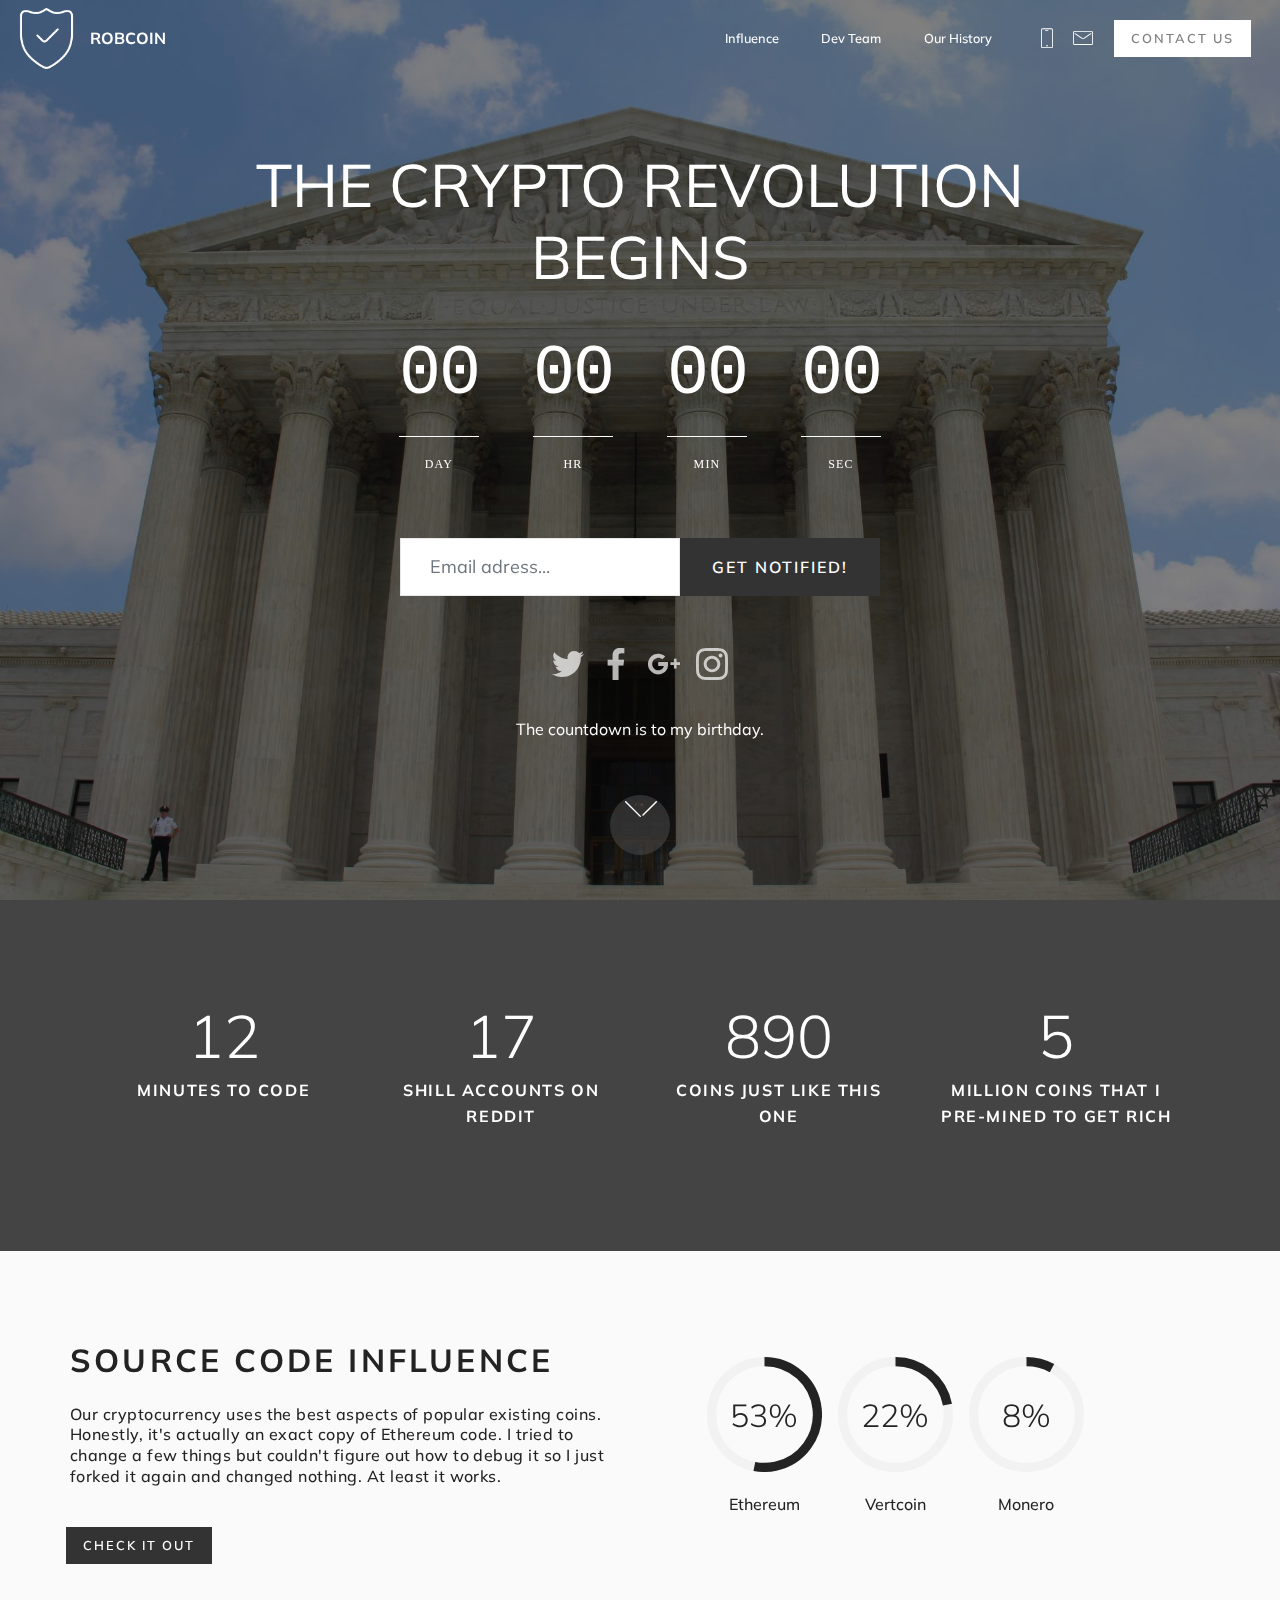
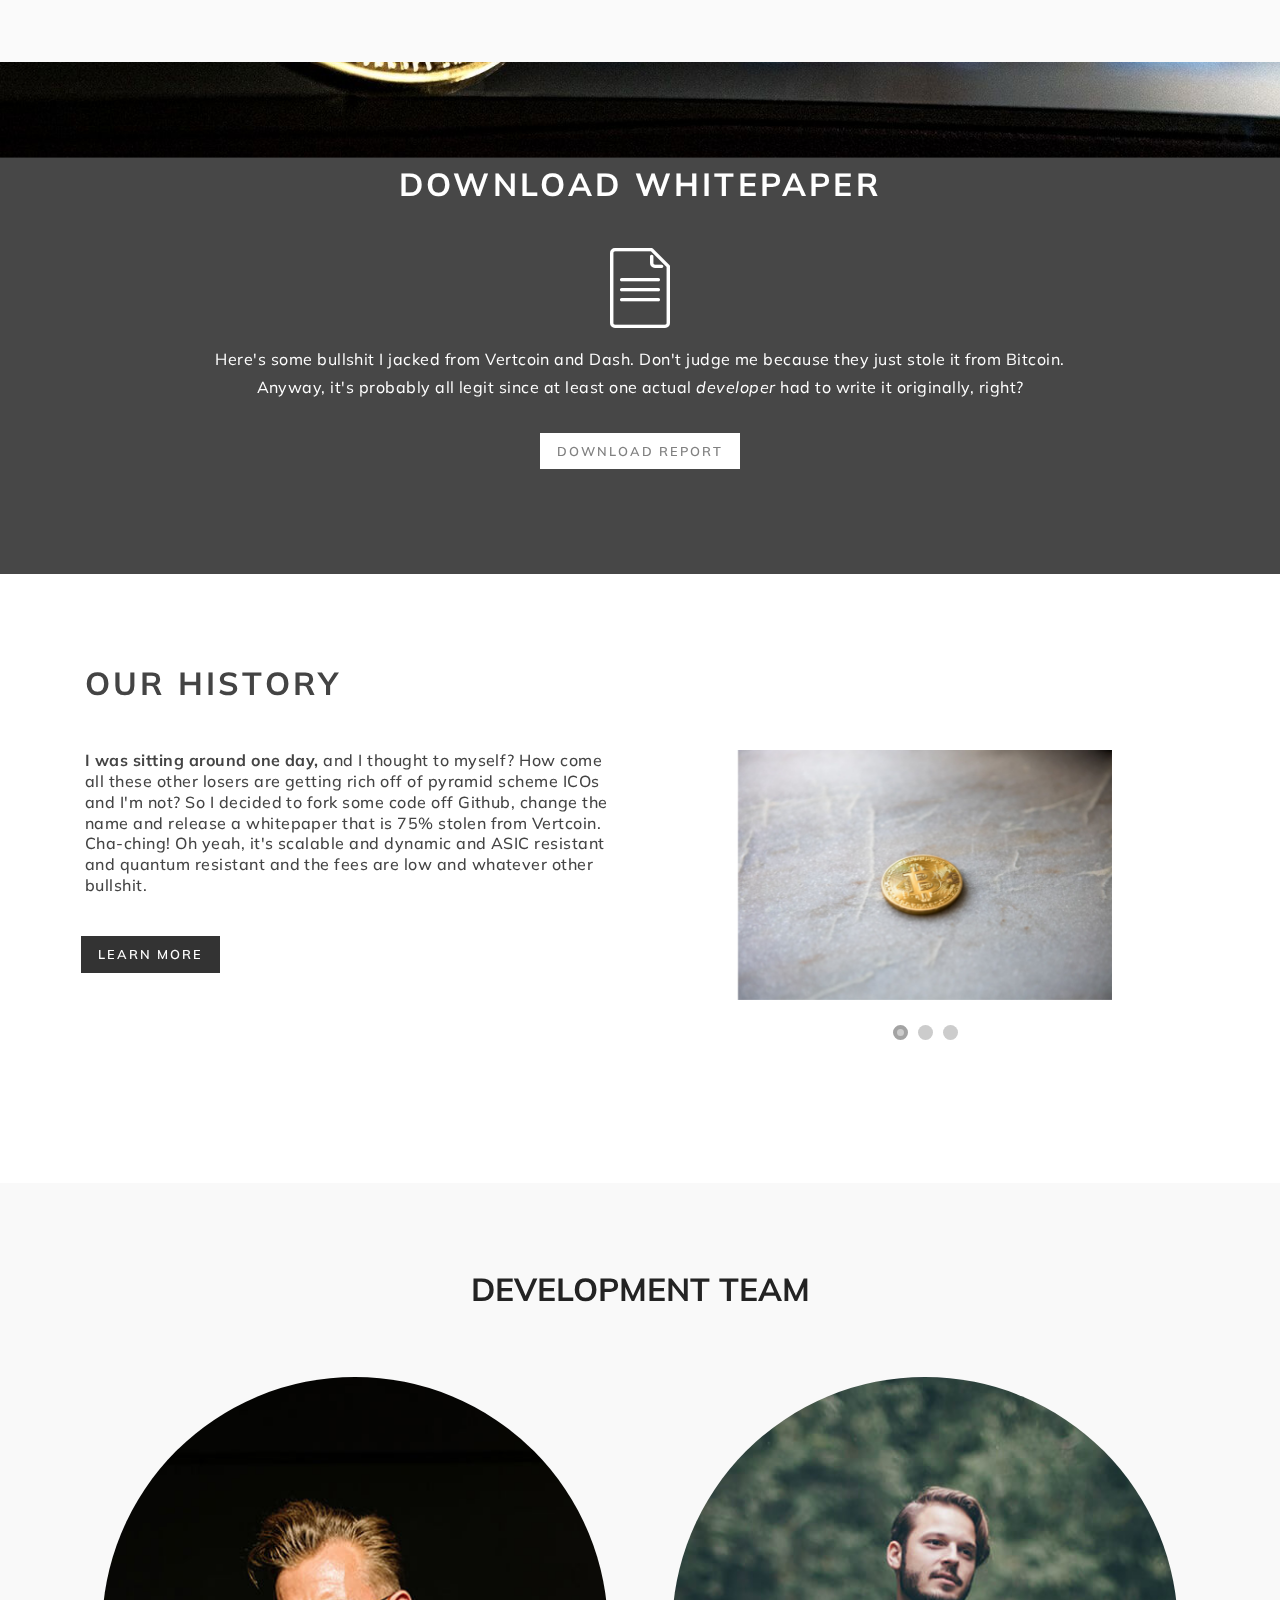
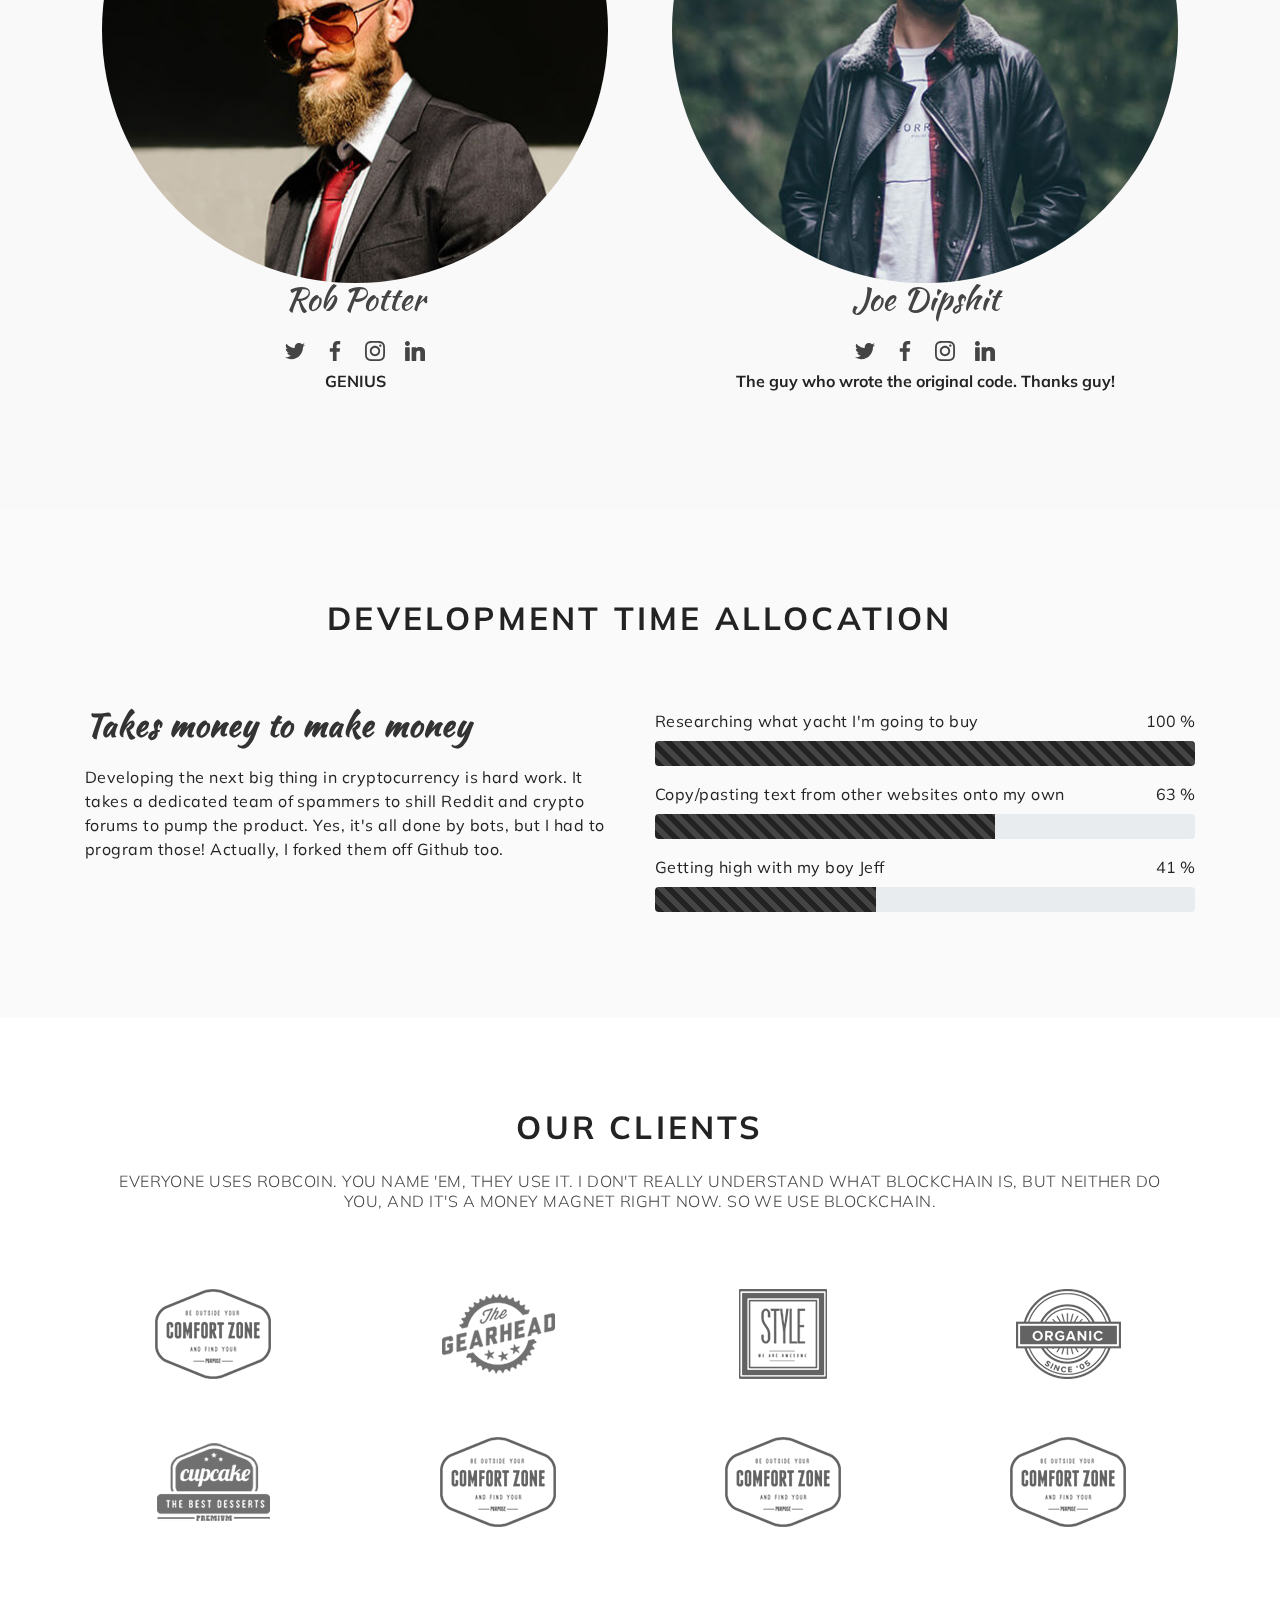
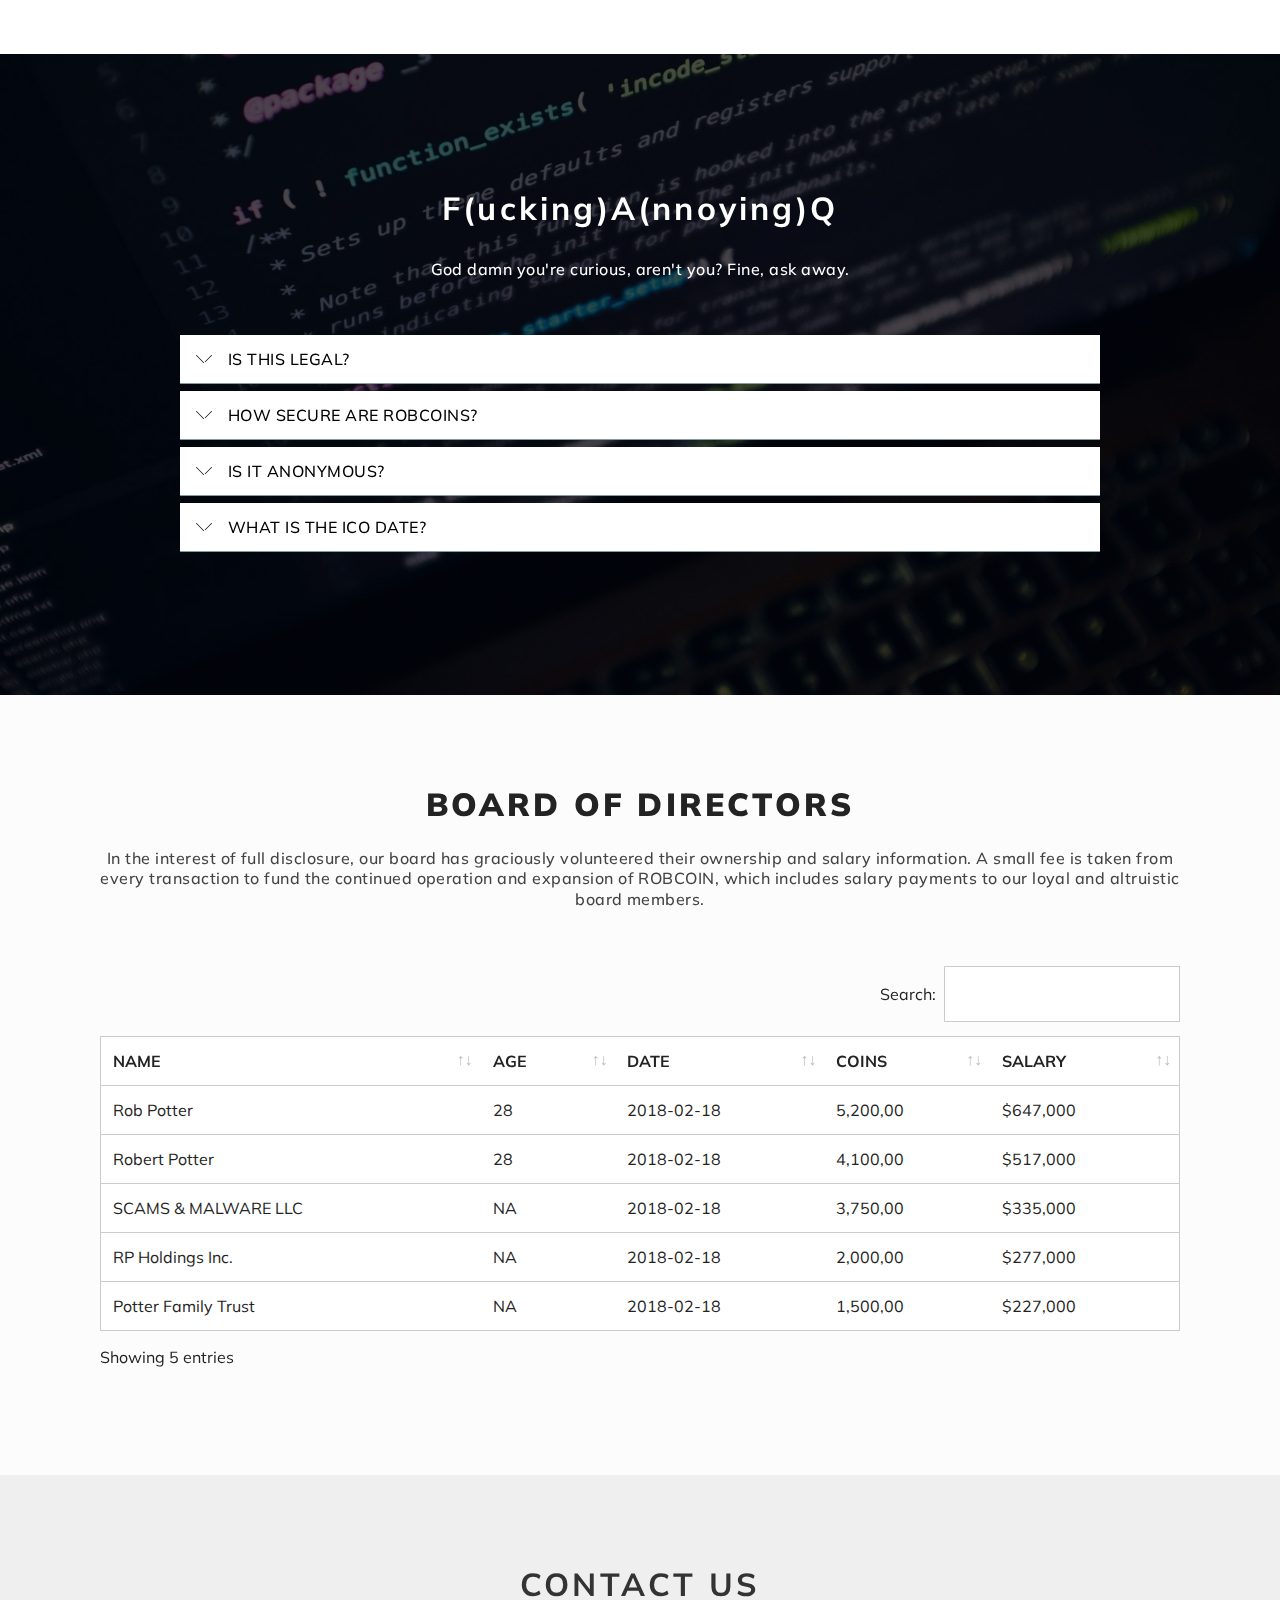
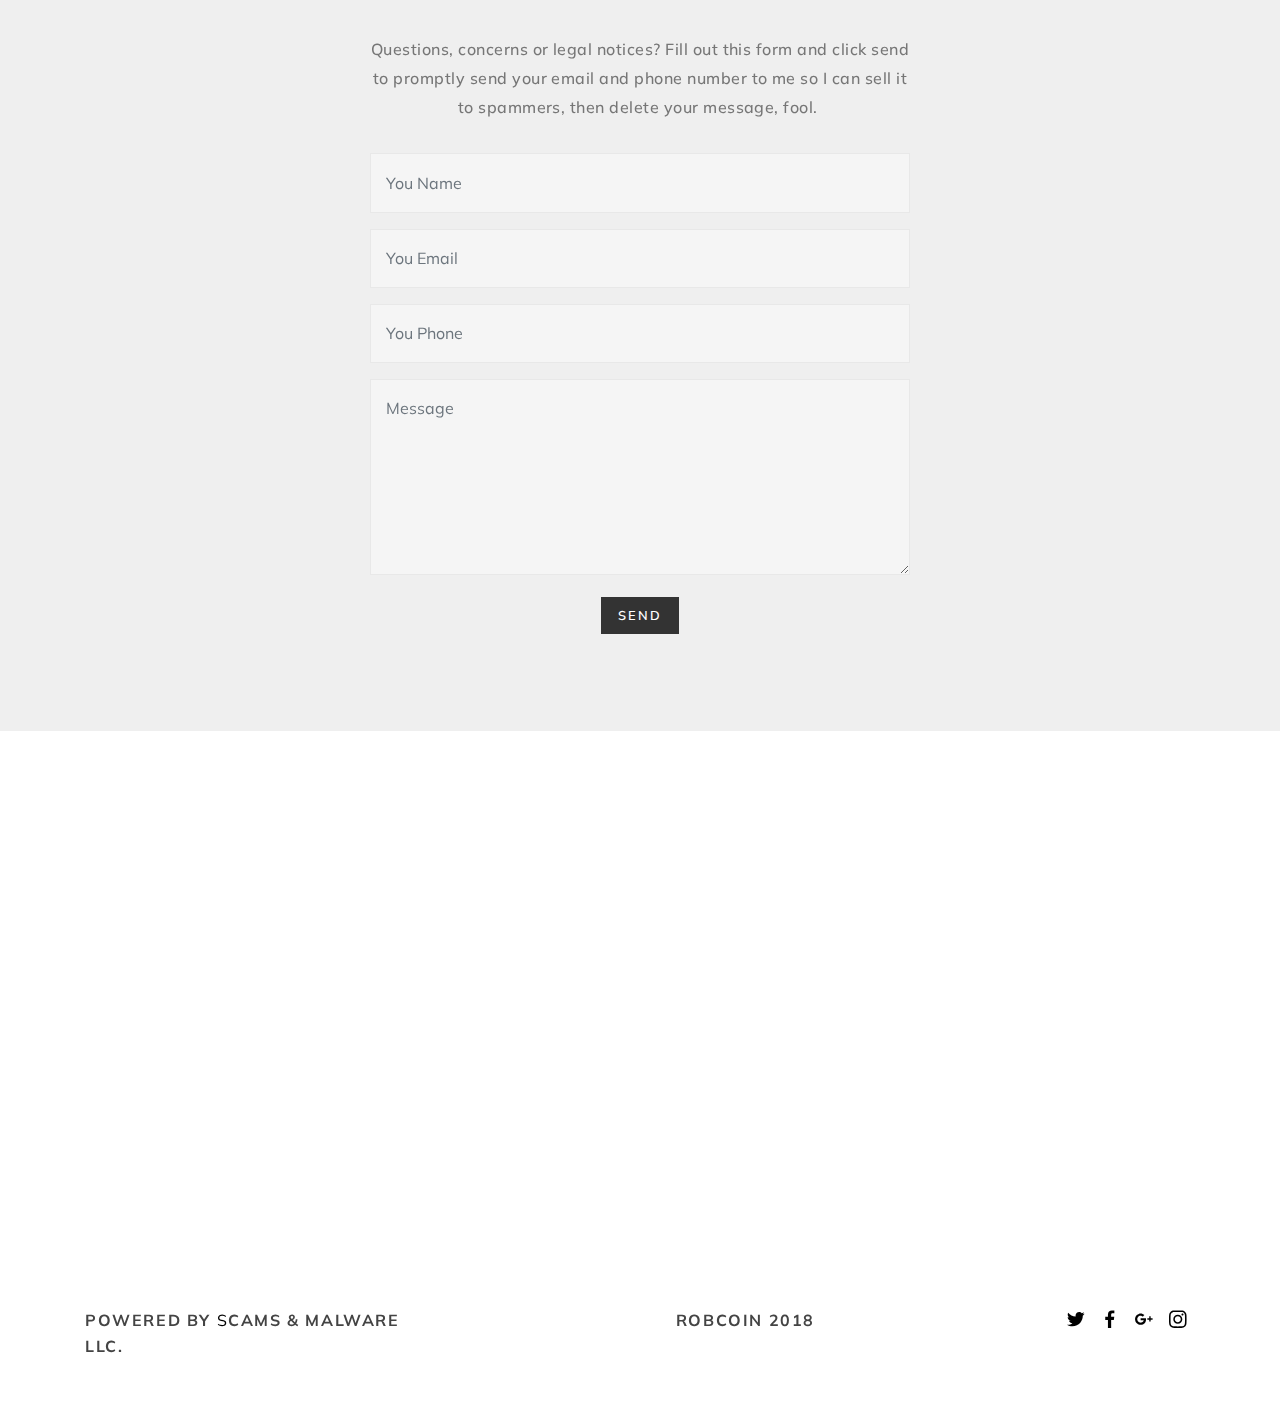
==== commit 6a6e0720: "typo" ====
--- a/index.html
+++ b/index.html
@@ -34,7 +34,7 @@
     <nav class="navbar navbar-dropdown navbar-fixed-top navbar-expand-lg">
         <div class="navbar-brand">
             <span class="navbar-logo">
-                <a href="https://cryptoslate.com/seven-key-signs-ico-scam/">
+                <a href="https://samplesites891.github.io/">
                     <img src="assets/images/logo3.png" alt="Mobirise" title="" style="height: 3.8rem;">
                 </a>
             </span>
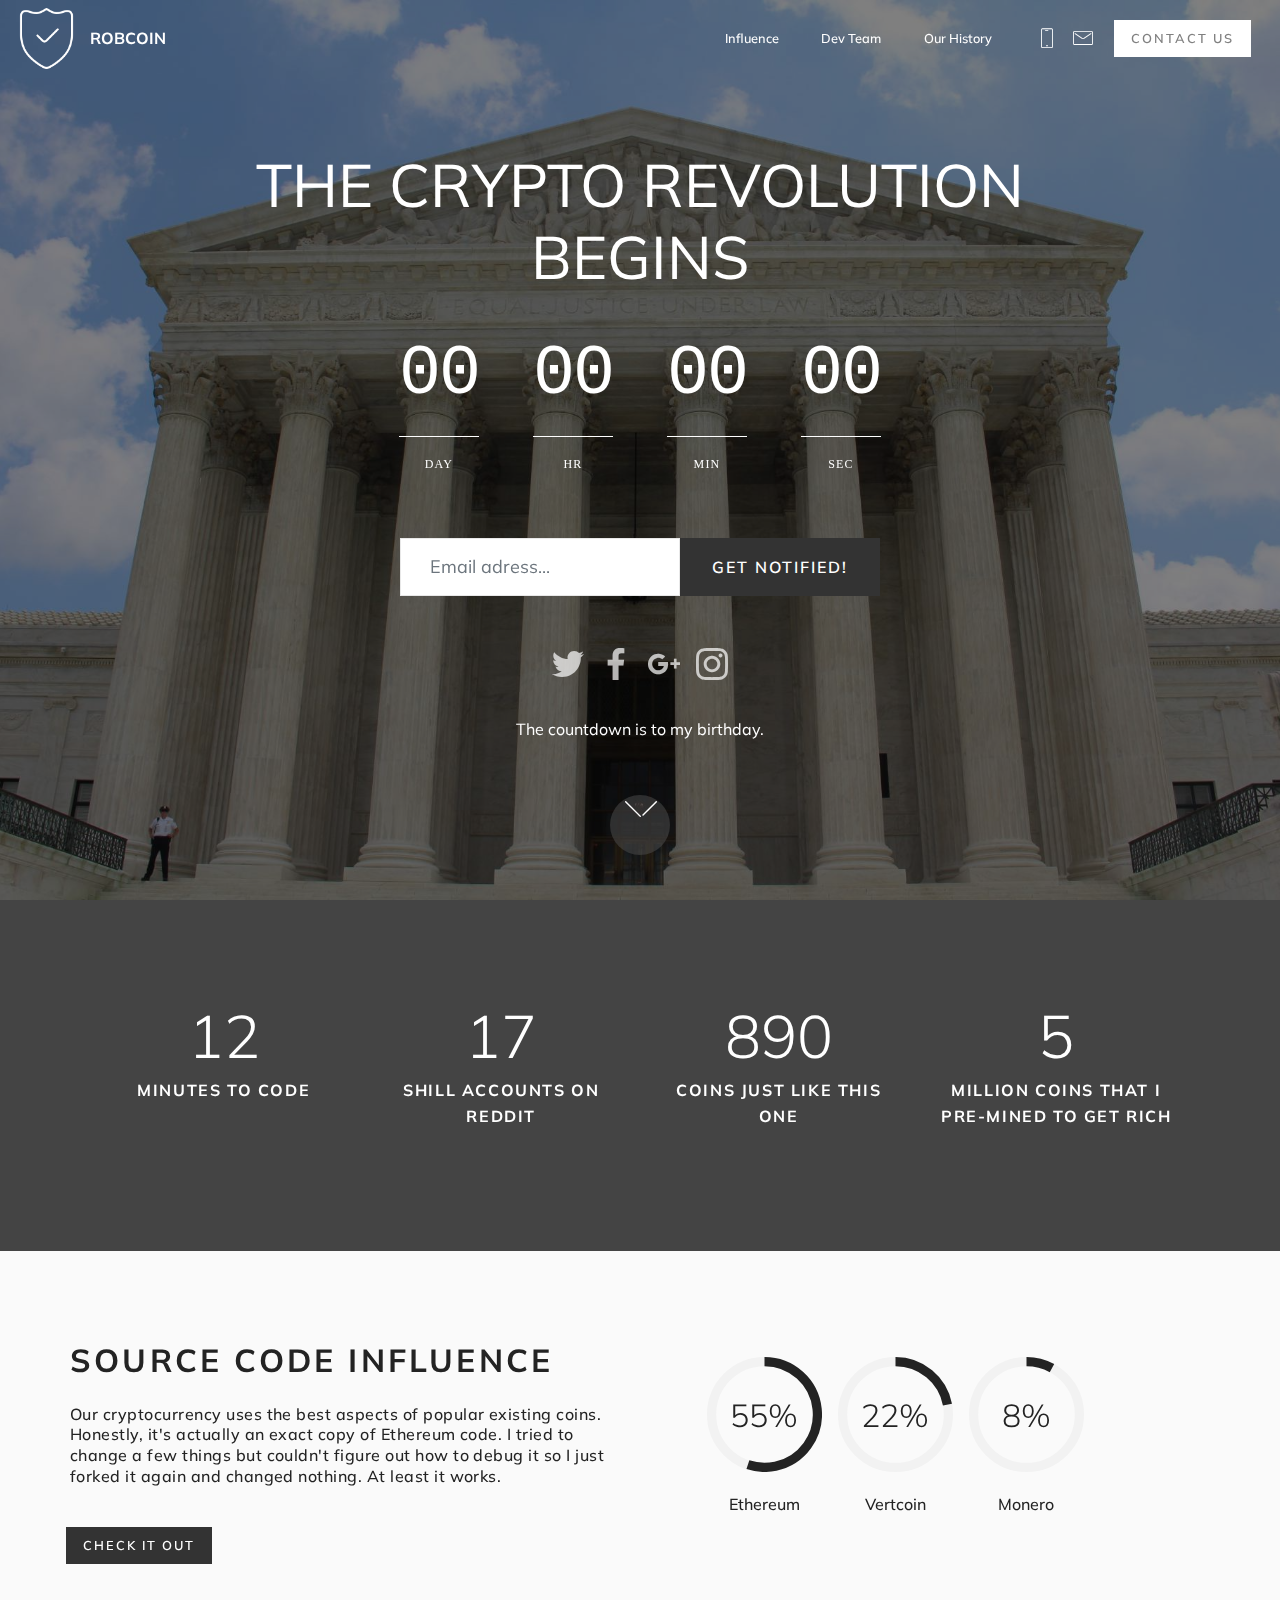
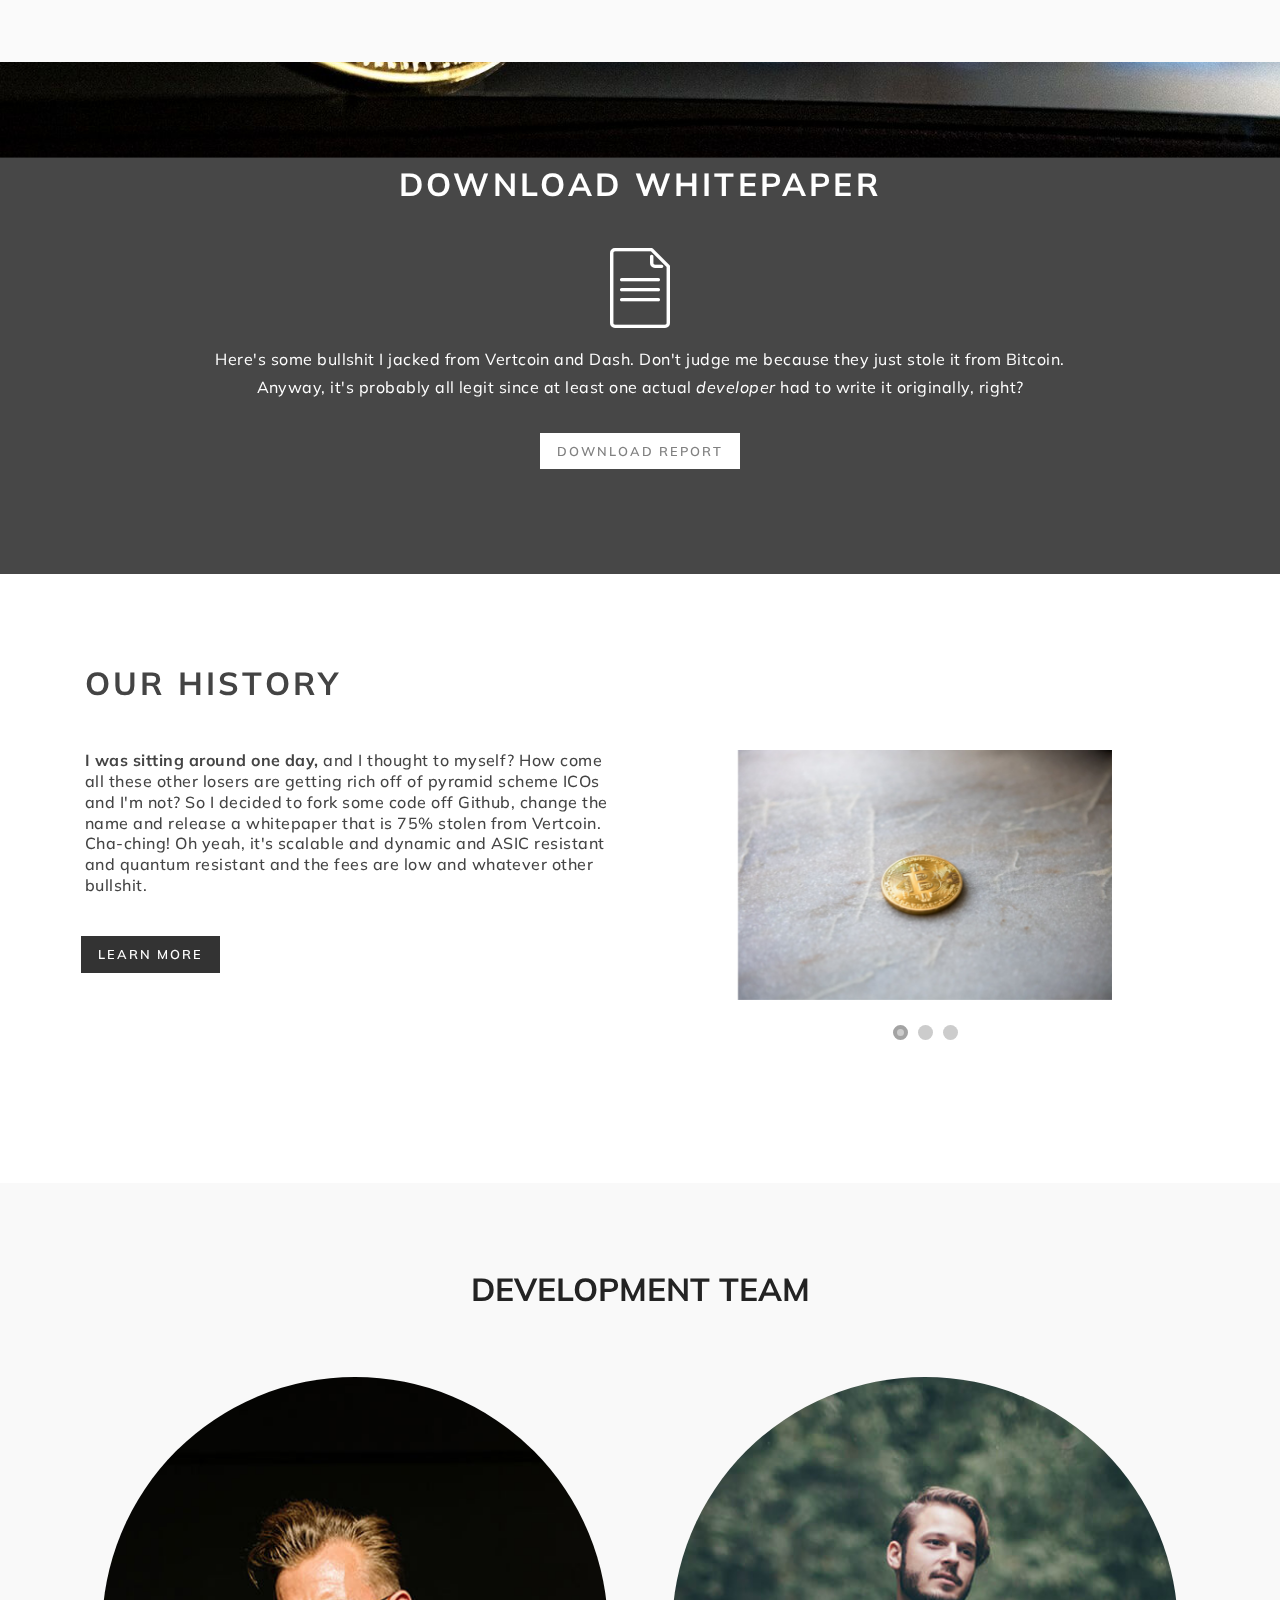
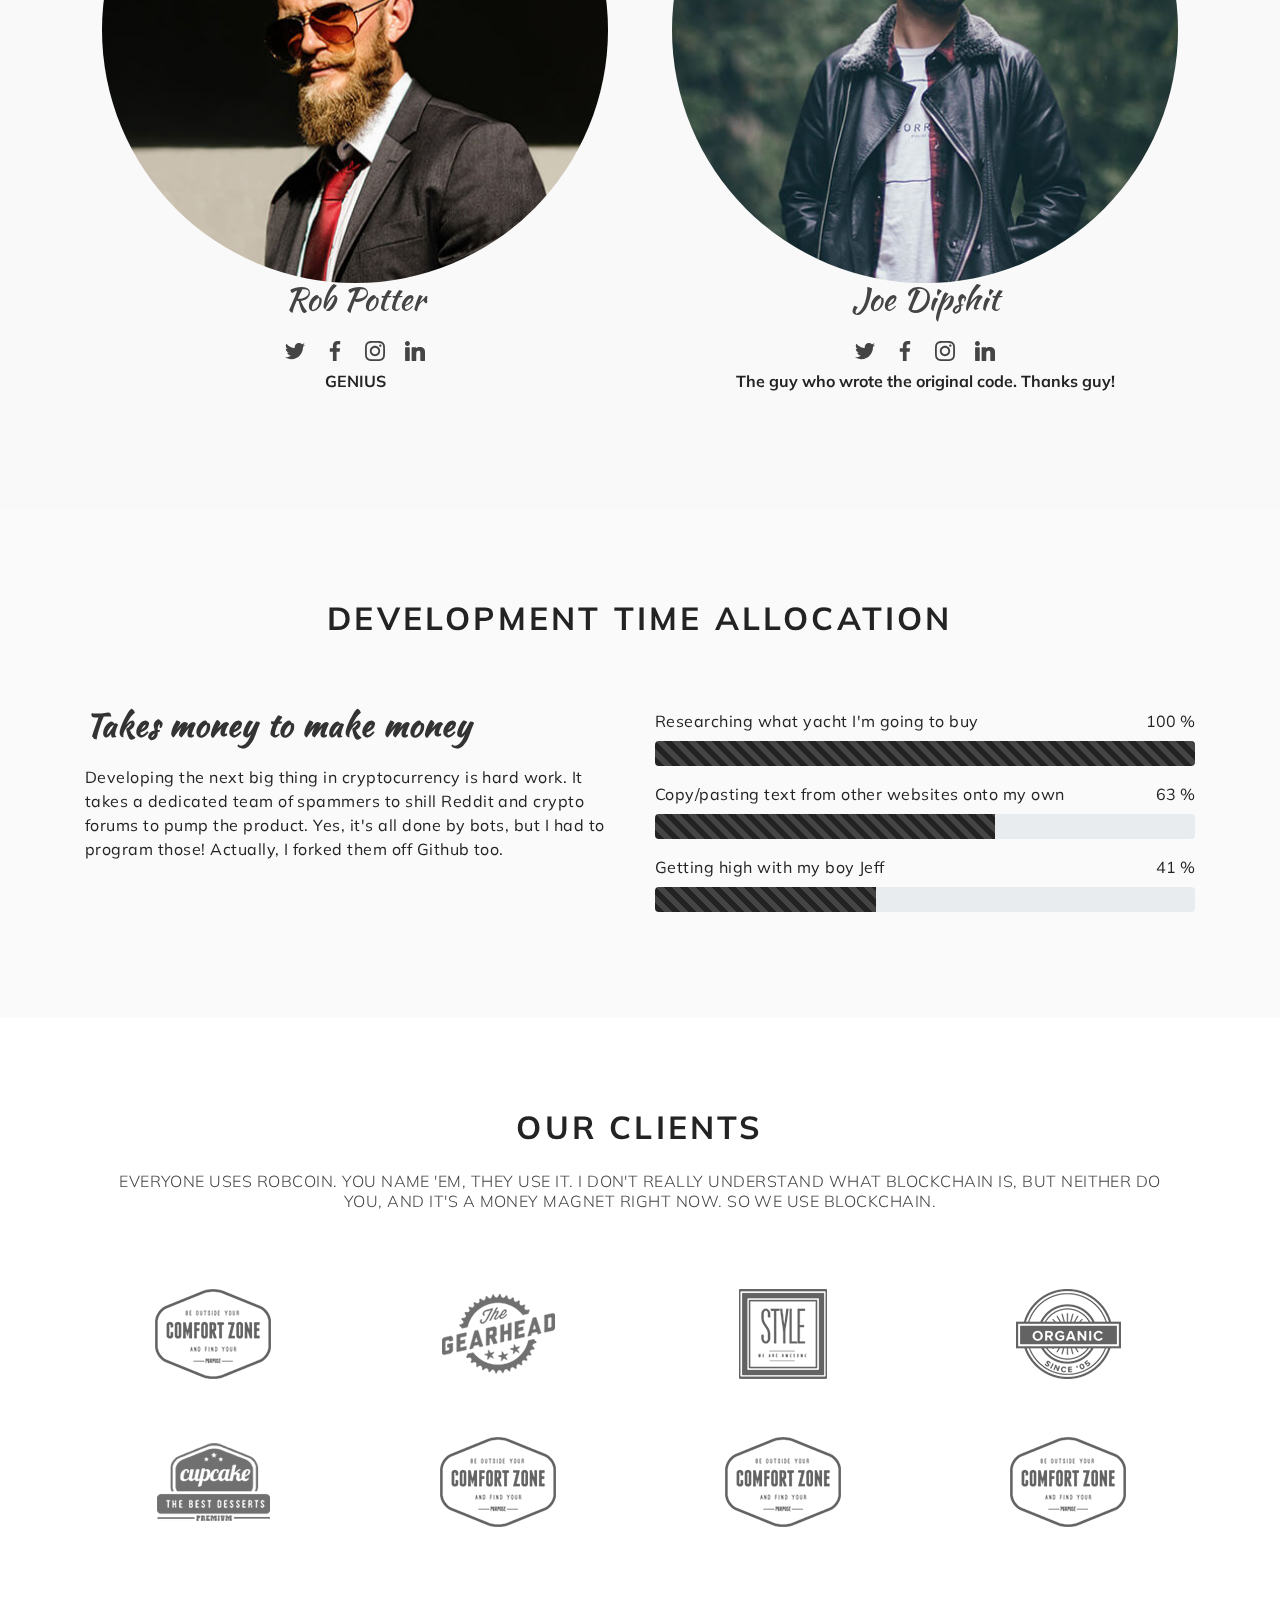
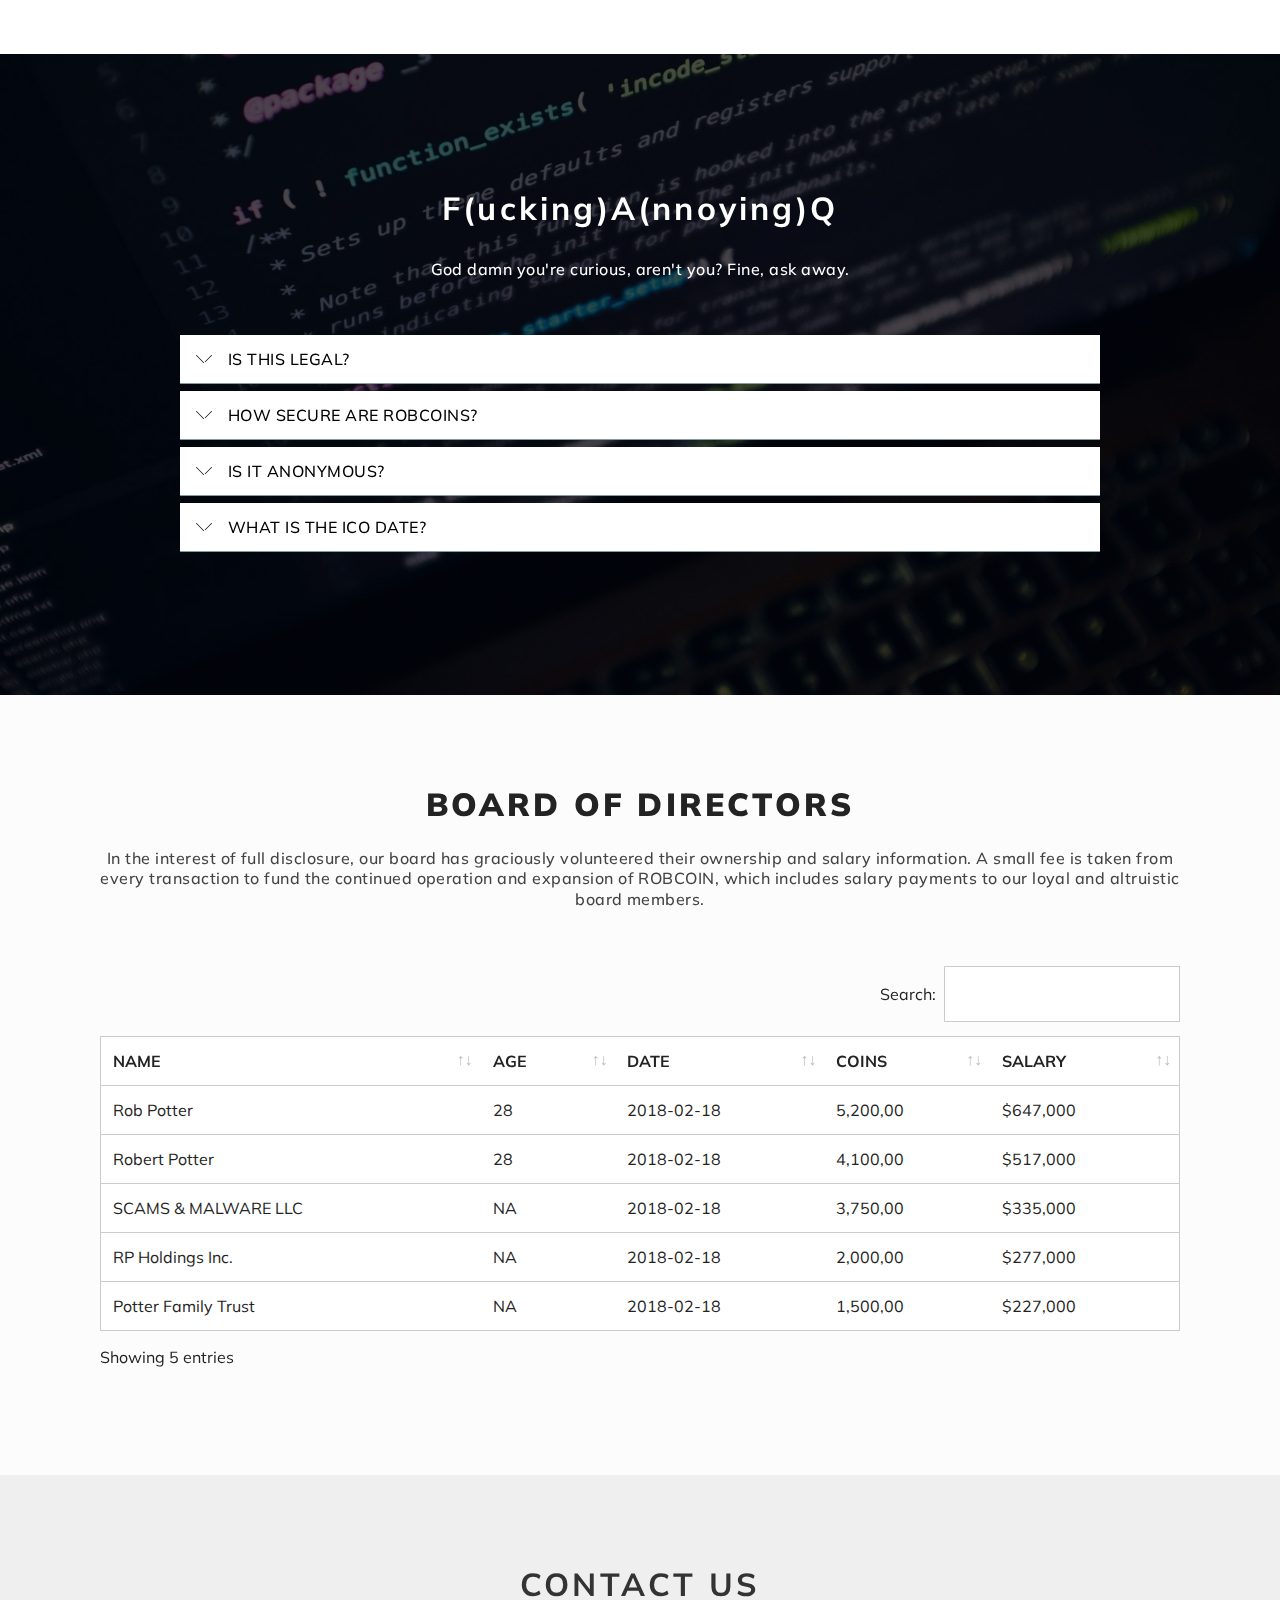
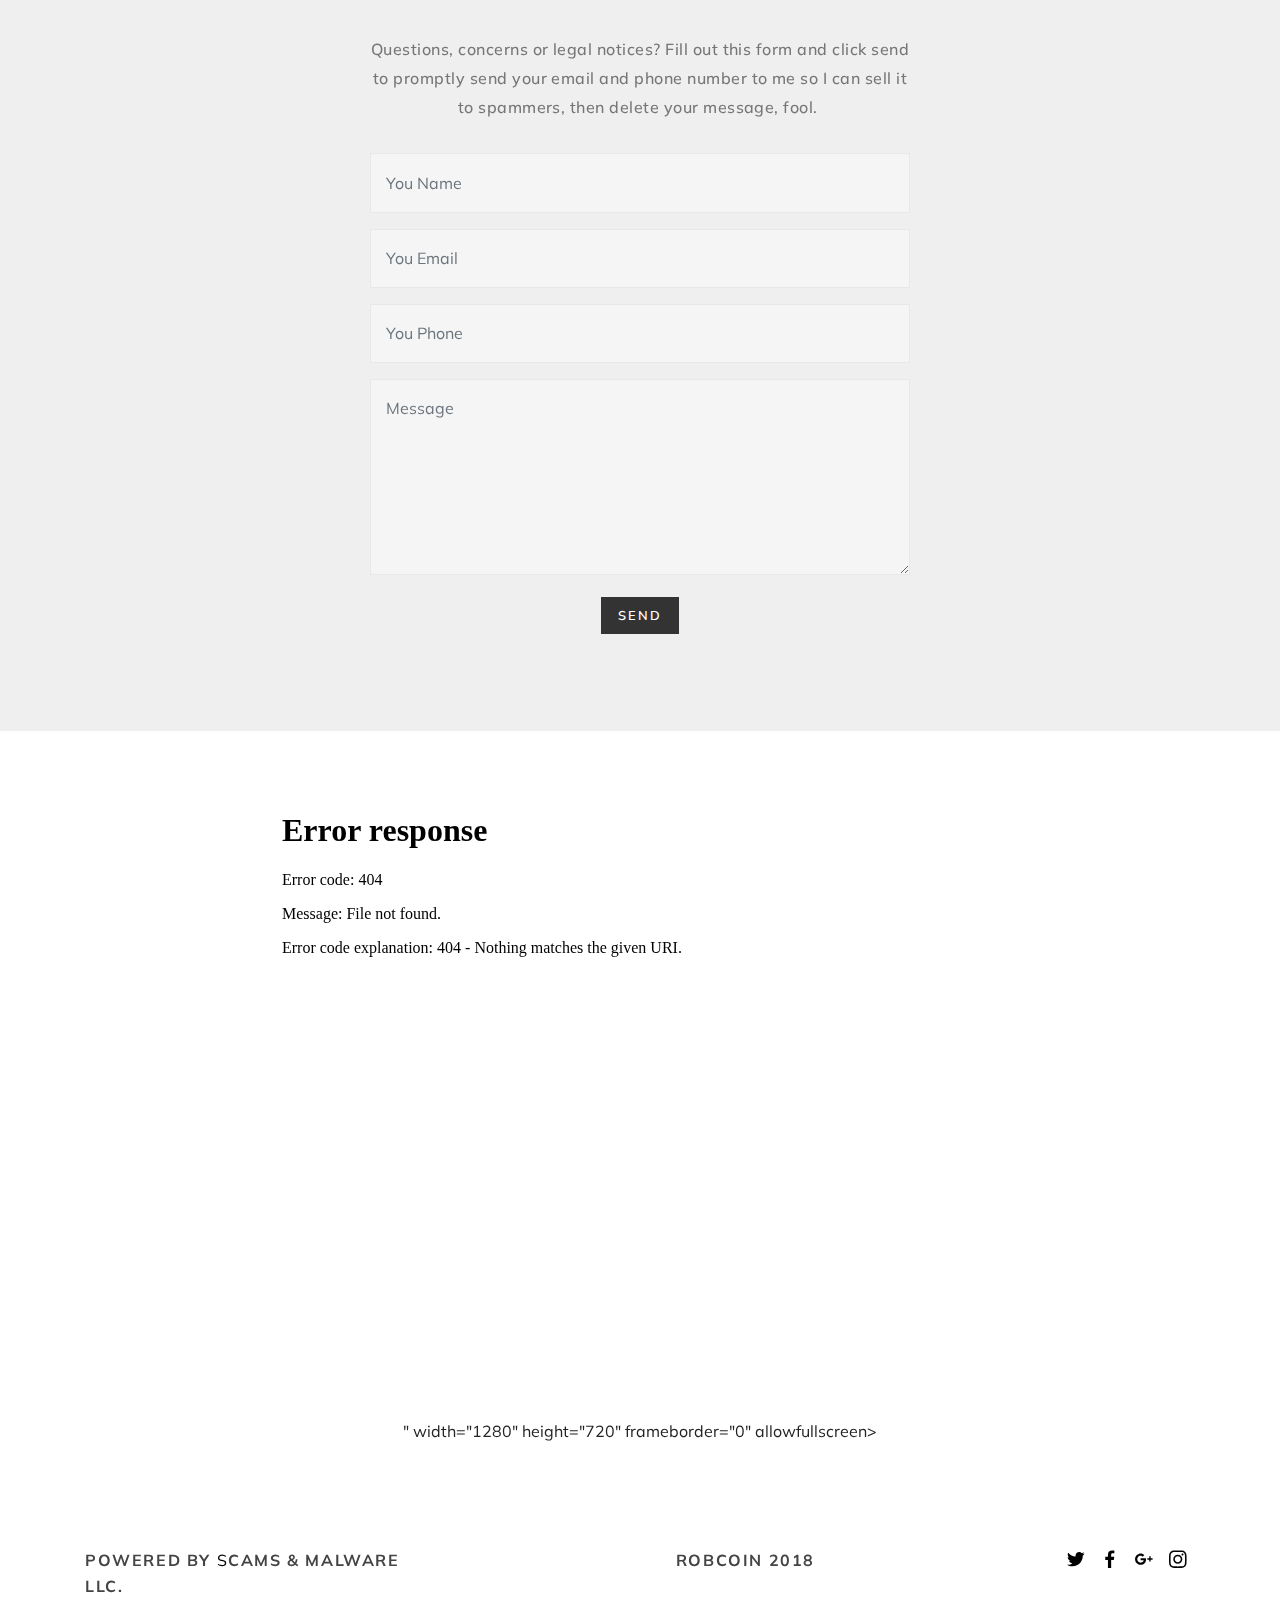
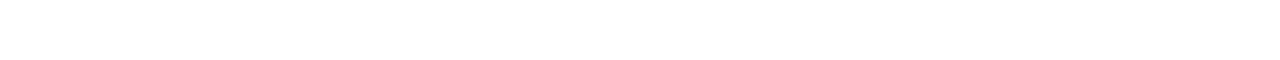
==== commit 15a23679: "link" ====
--- a/index.html
+++ b/index.html
@@ -844,7 +844,7 @@
     
     <figure class="mbr-figure align-center container">
         <div class="video-block" style="width: 66%;">
-            <div><iframe class="mbr-embedded-video" src="https://www.youtube.com/embed/LnzYG0ZkrXg?rel=0&amp;amp;showinfo=0&amp;autoplay=0&amp;loop=0" width="1280" height="720" frameborder="0" allowfullscreen></iframe></div>
+            <div><iframe class="mbr-embedded-video" src="<iframe width="854" height="480" src="https://www.youtube.com/embed/Cv1RJTHf5fk" frameborder="0" allow="autoplay; encrypted-media" allowfullscreen></iframe>" width="1280" height="720" frameborder="0" allowfullscreen></iframe></div>
         </div>
     </figure>
 </section>
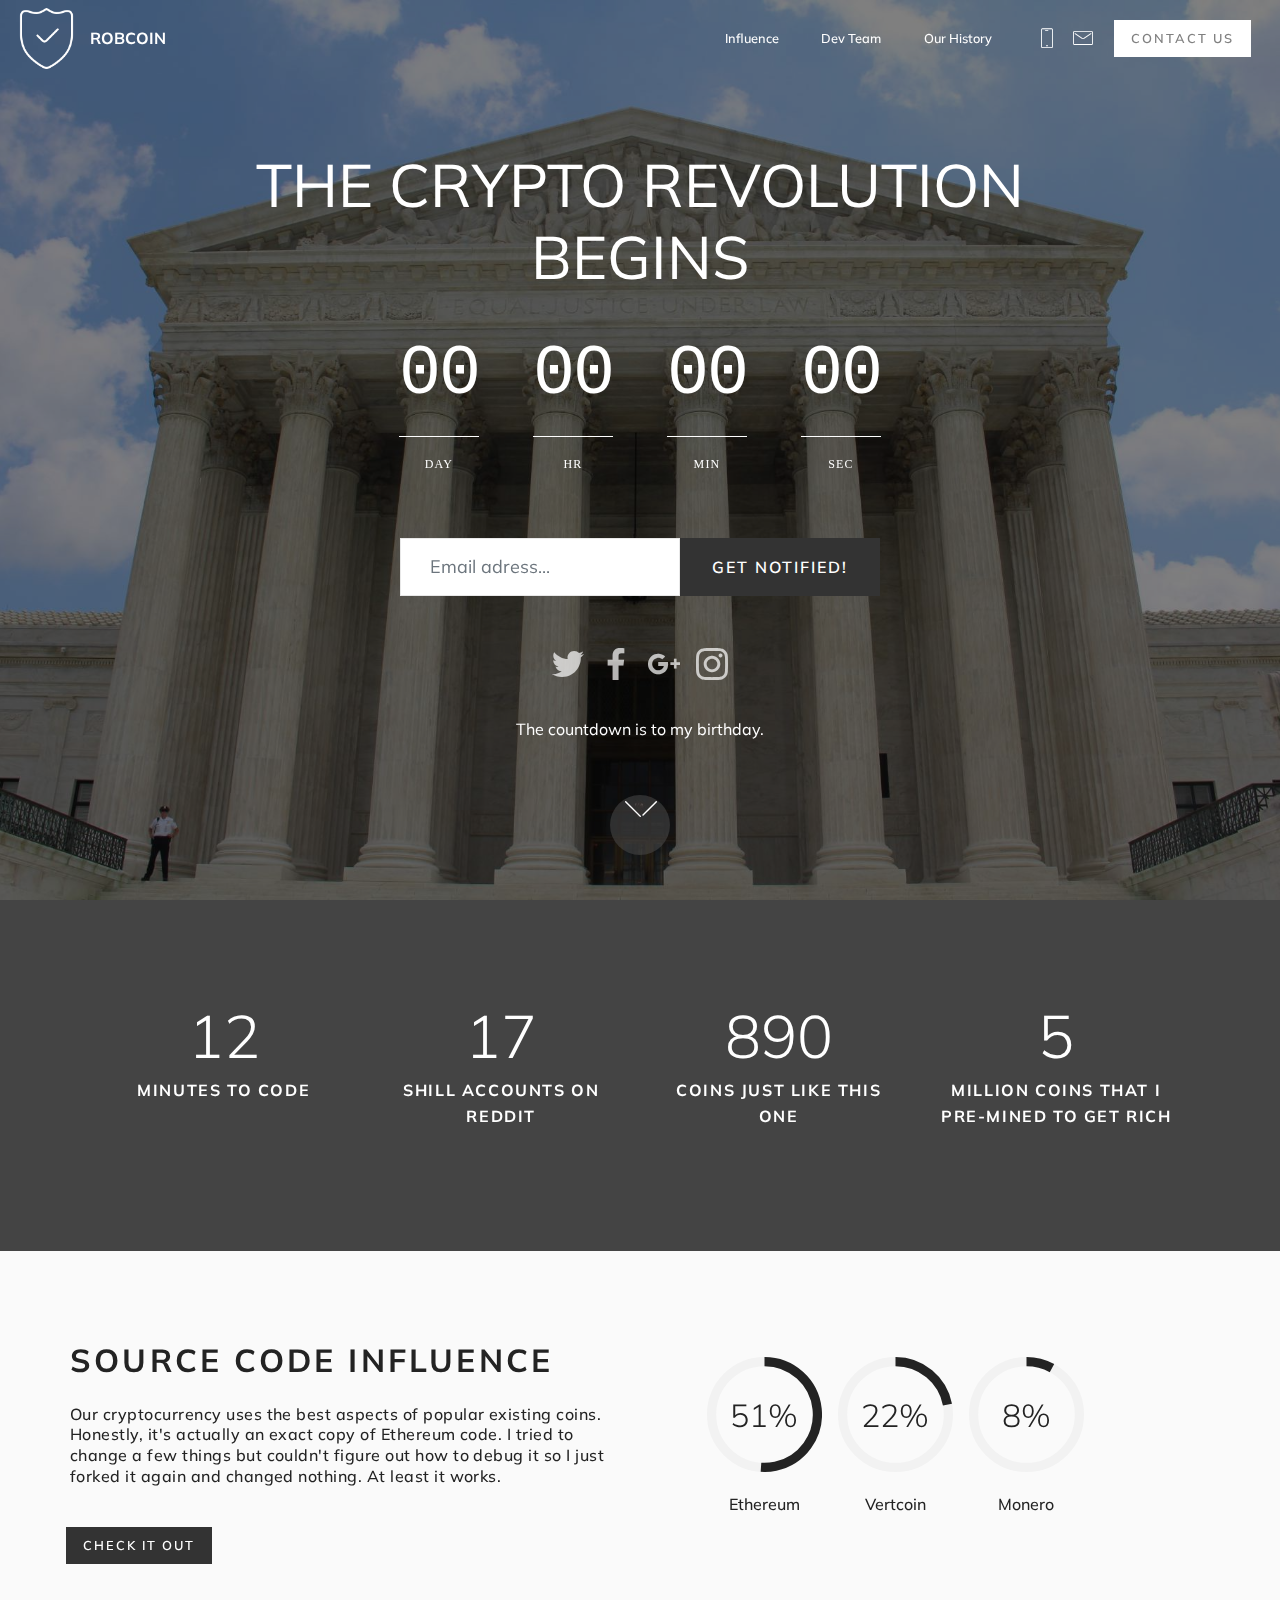
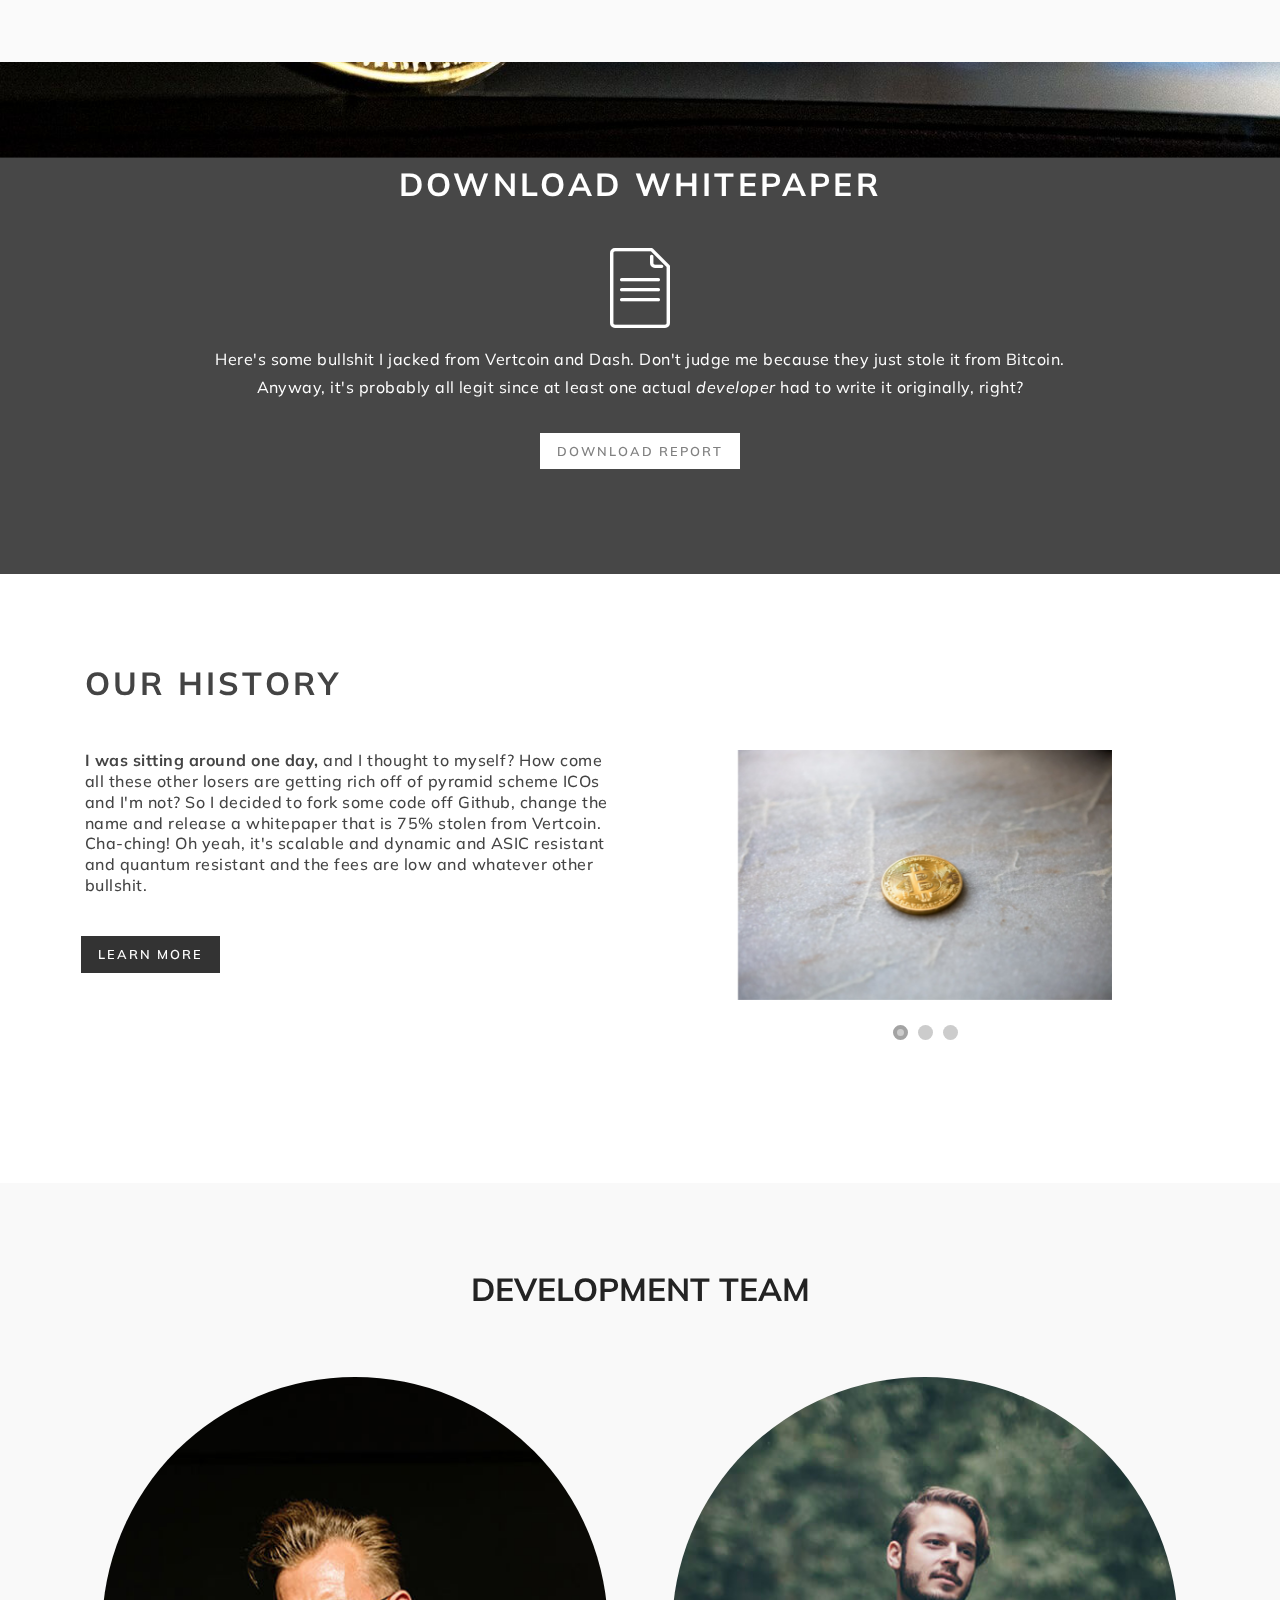
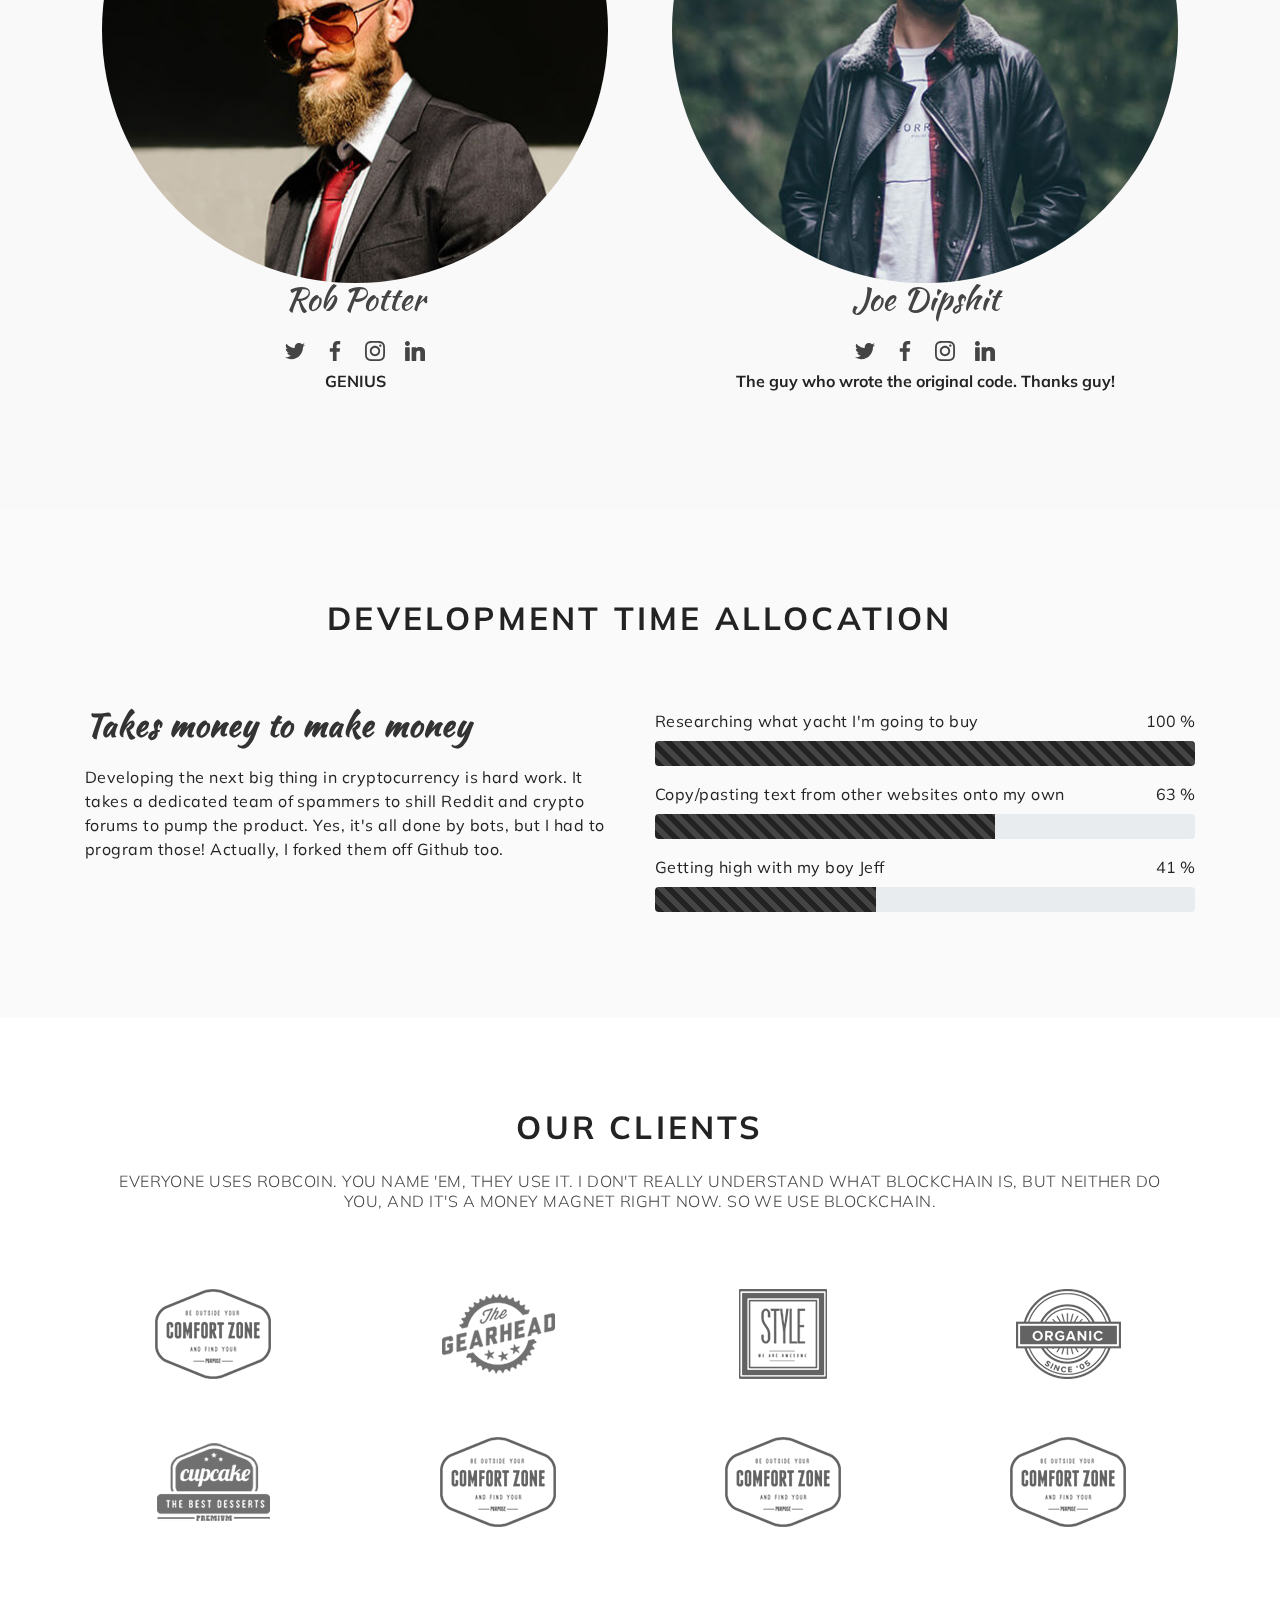
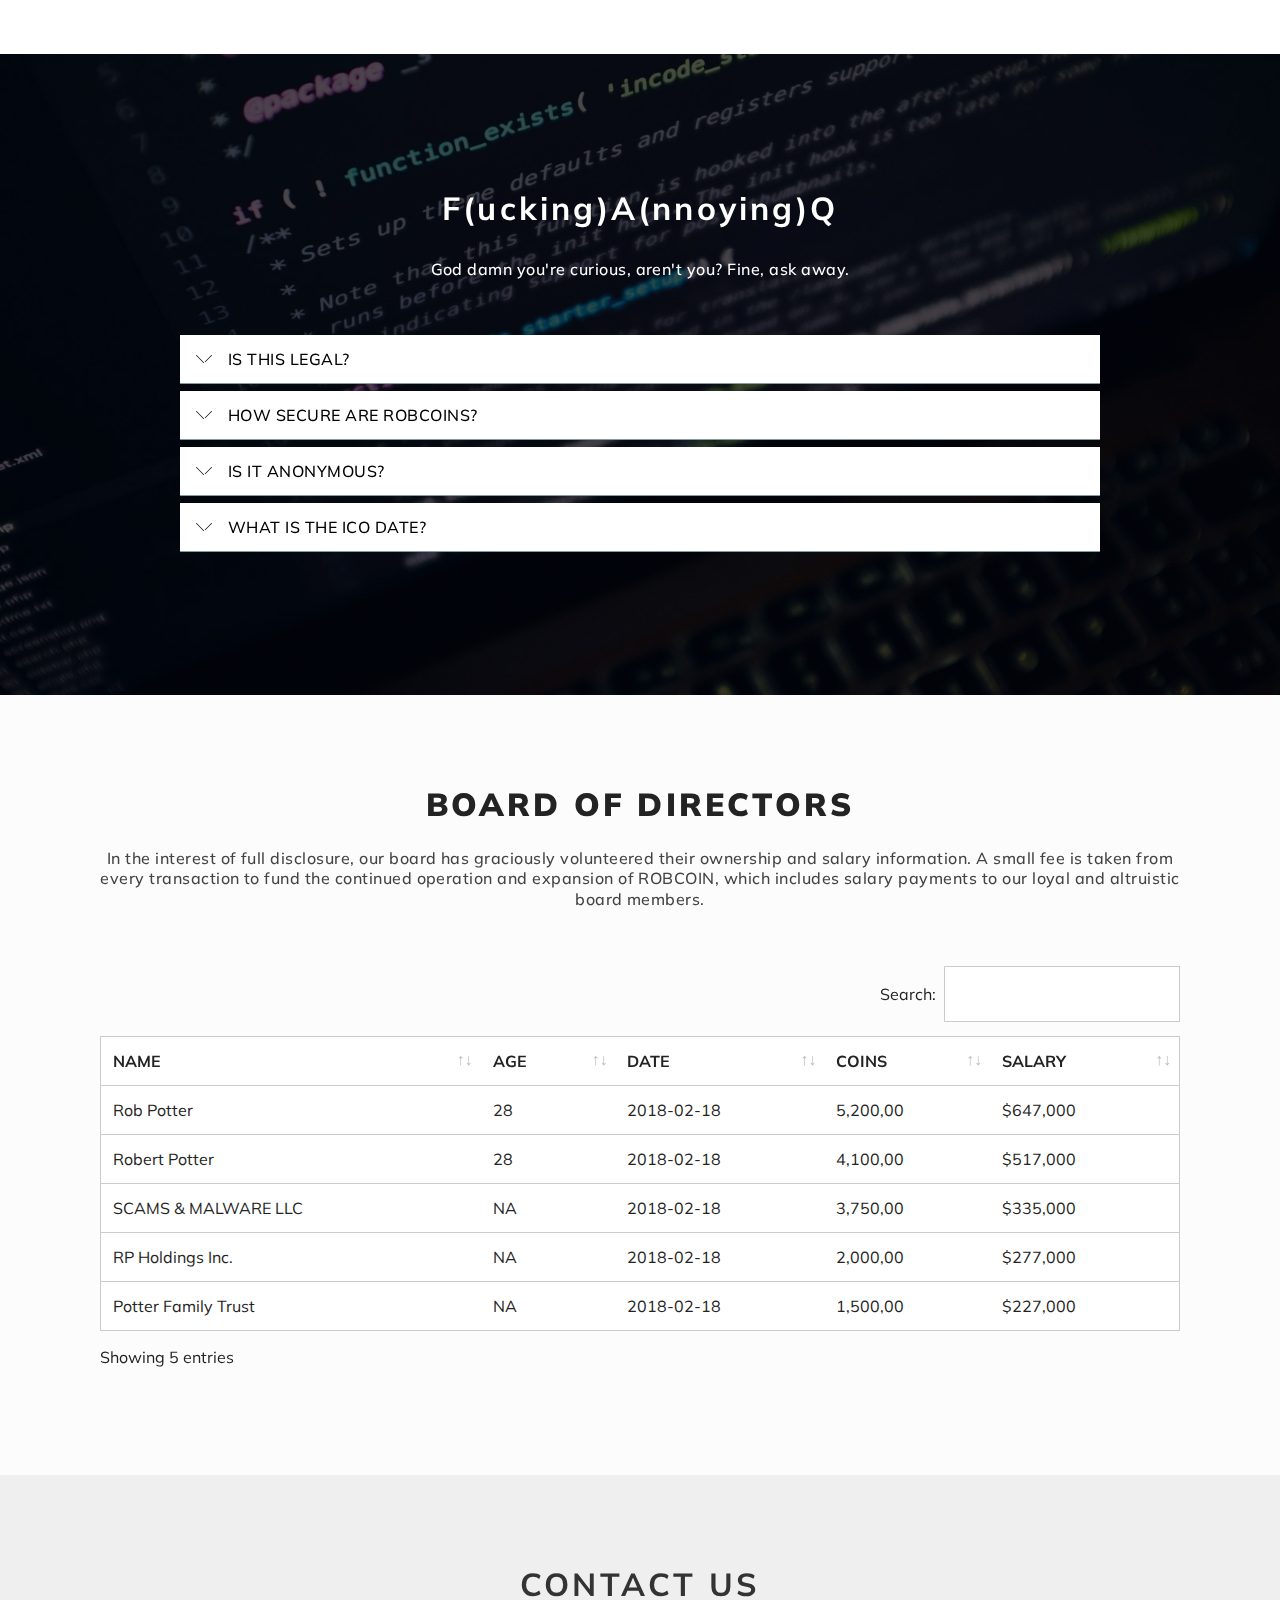
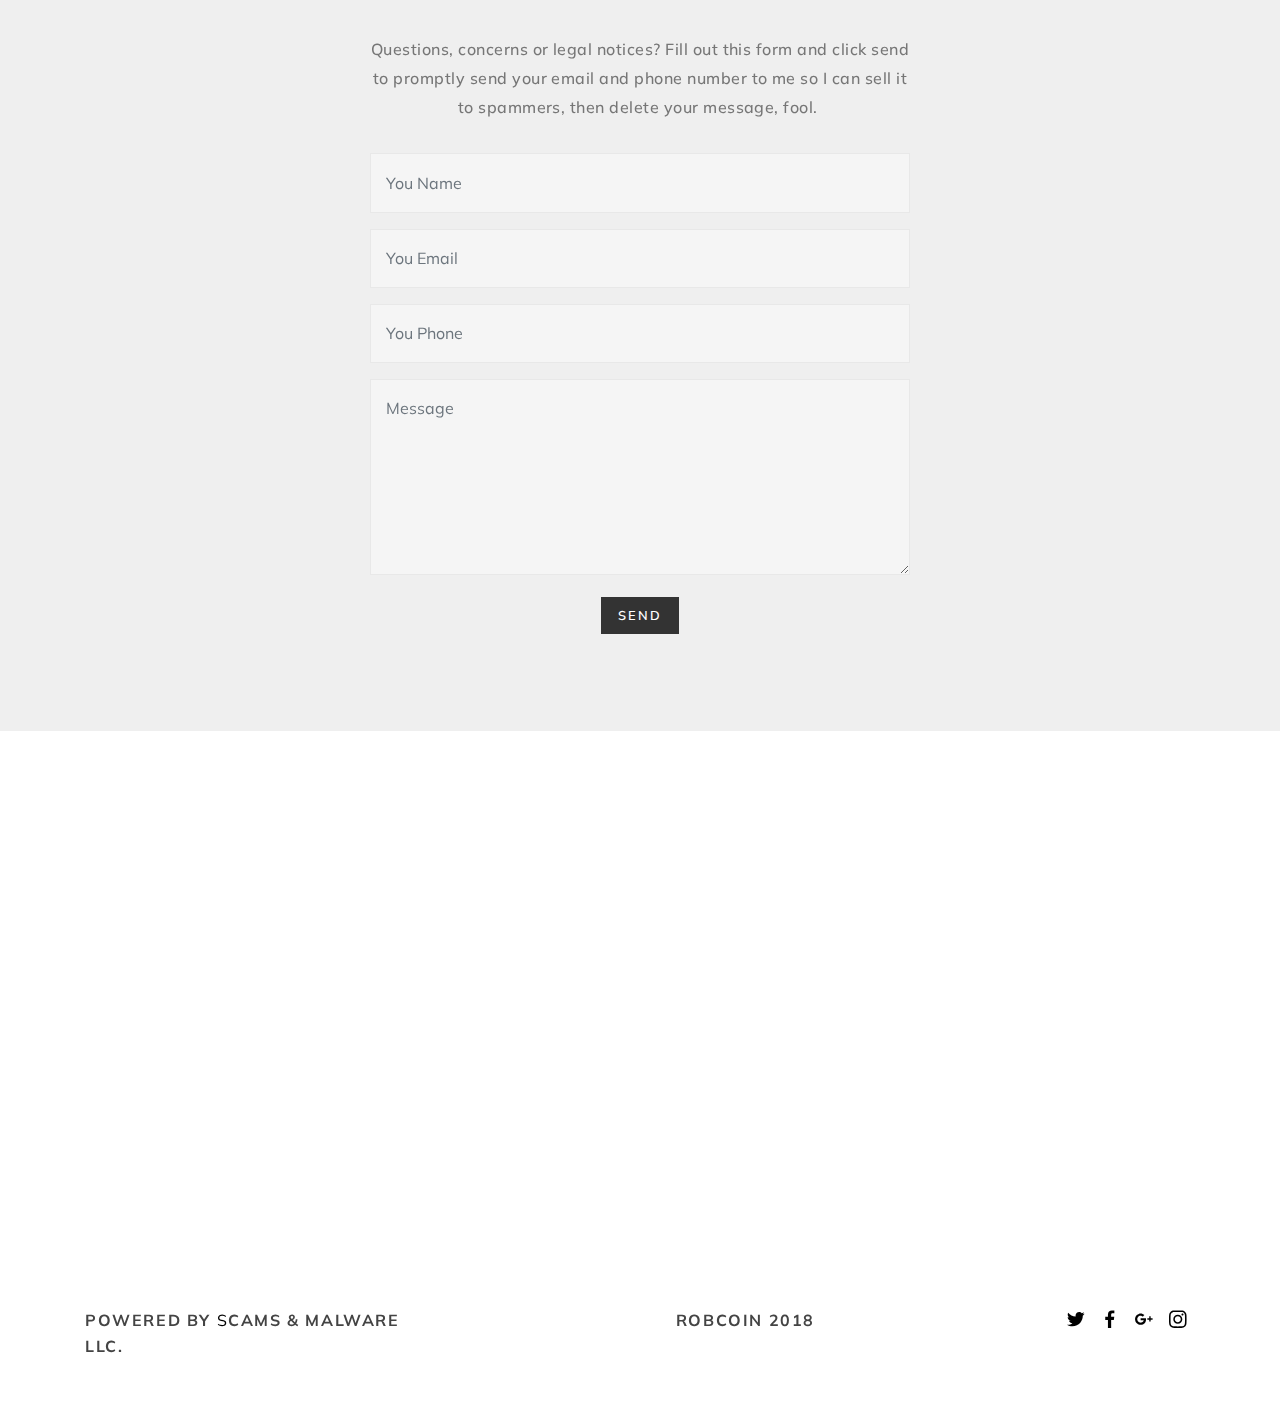
==== commit 93156d33: "link2" ====
--- a/index.html
+++ b/index.html
@@ -844,7 +844,7 @@
     
     <figure class="mbr-figure align-center container">
         <div class="video-block" style="width: 66%;">
-            <div><iframe class="mbr-embedded-video" src="<iframe width="854" height="480" src="https://www.youtube.com/embed/Cv1RJTHf5fk" frameborder="0" allow="autoplay; encrypted-media" allowfullscreen></iframe>" width="1280" height="720" frameborder="0" allowfullscreen></iframe></div>
+            <div><iframe class="mbr-embedded-video" src="https://www.youtube.com/embed/Cv1RJTHf5fk?rel=0&amp;amp;showinfo=0&amp;autoplay=0&amp;loop=0" width="1280" height="720" frameborder="0" allowfullscreen></iframe></div>
         </div>
     </figure>
 </section>
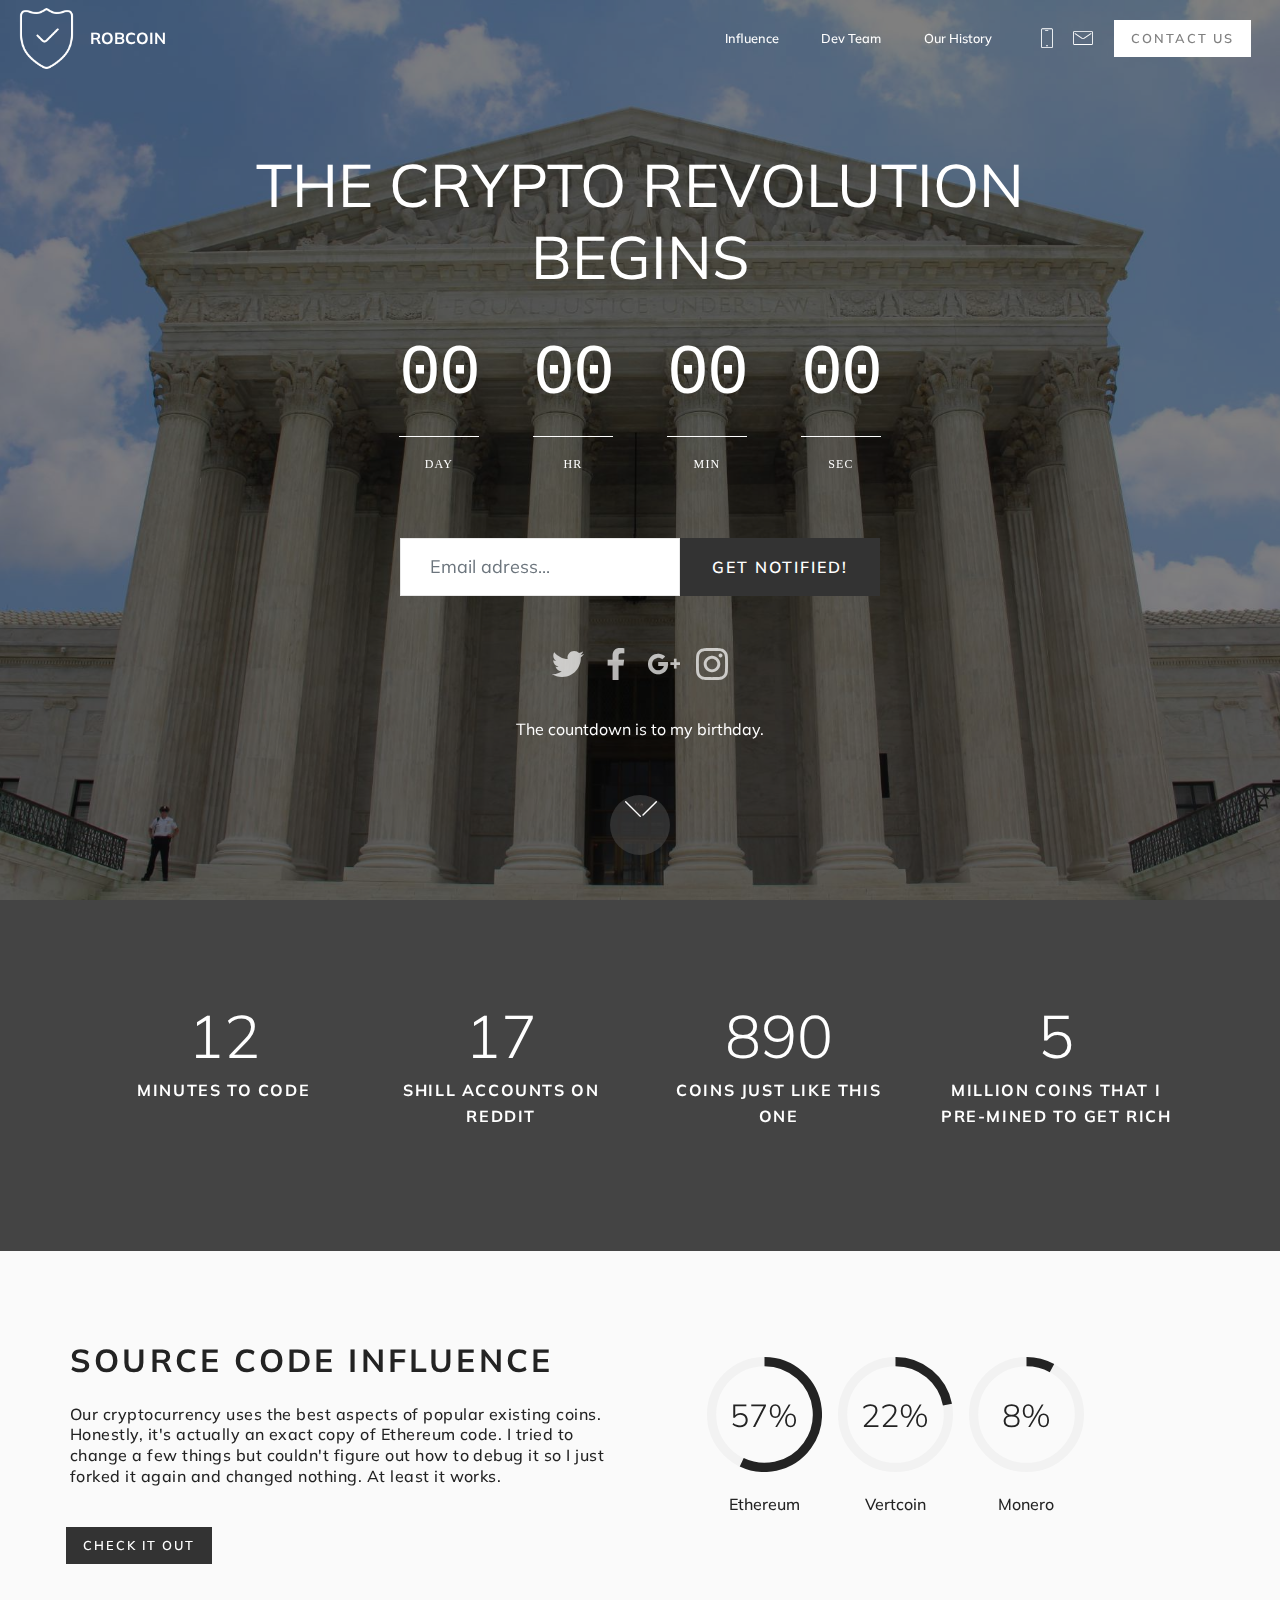
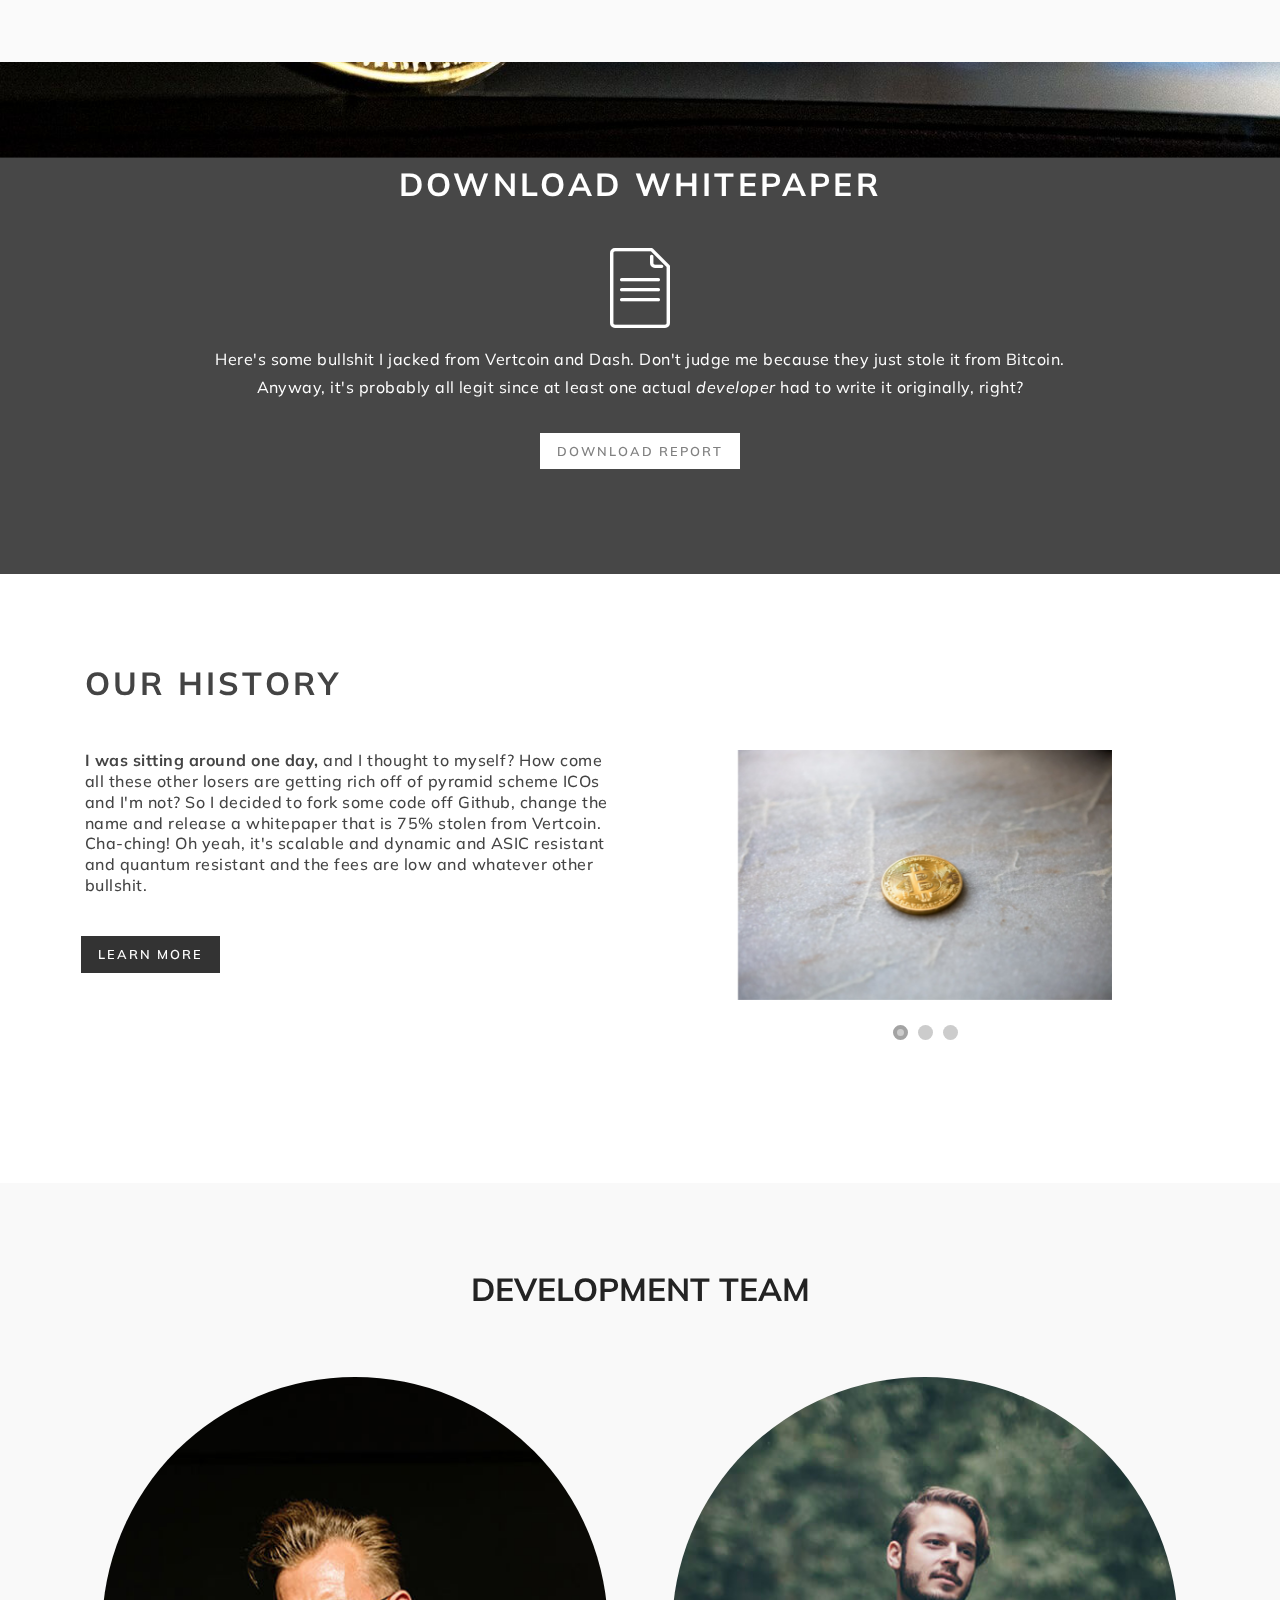
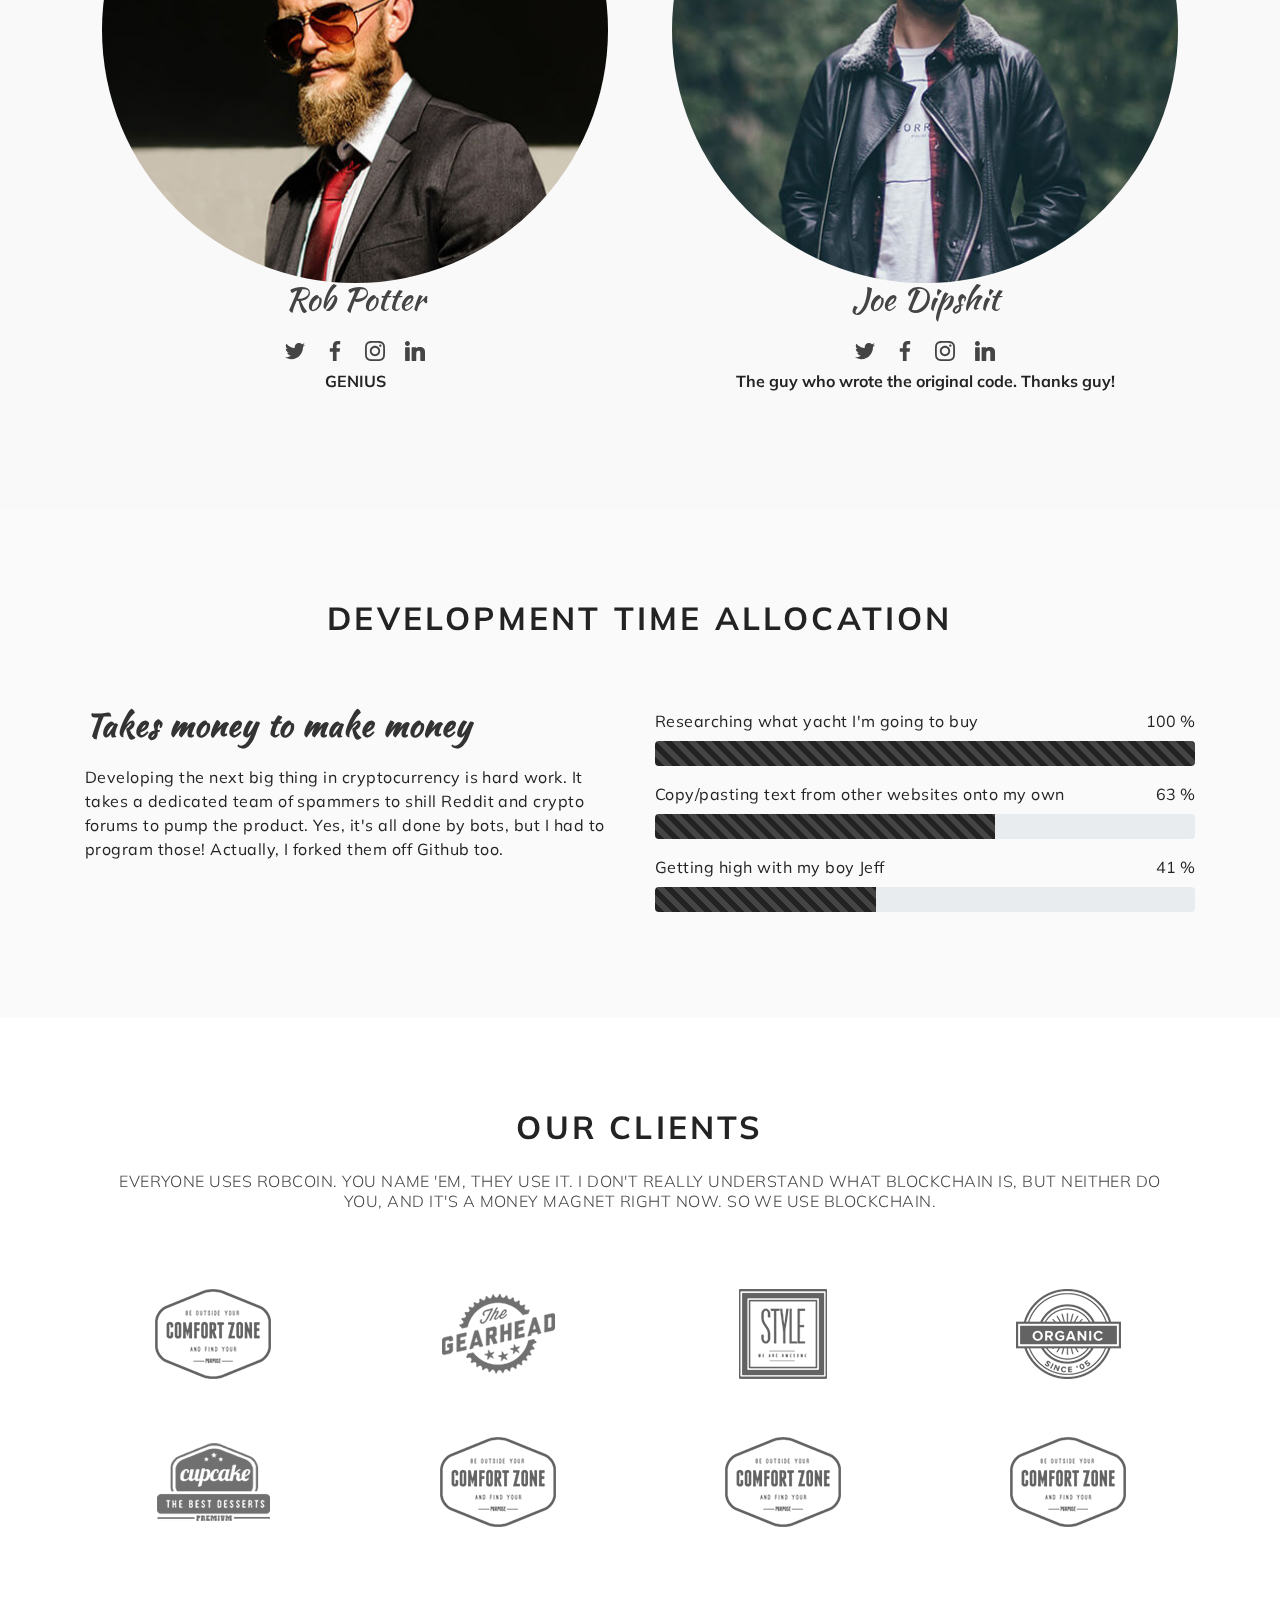
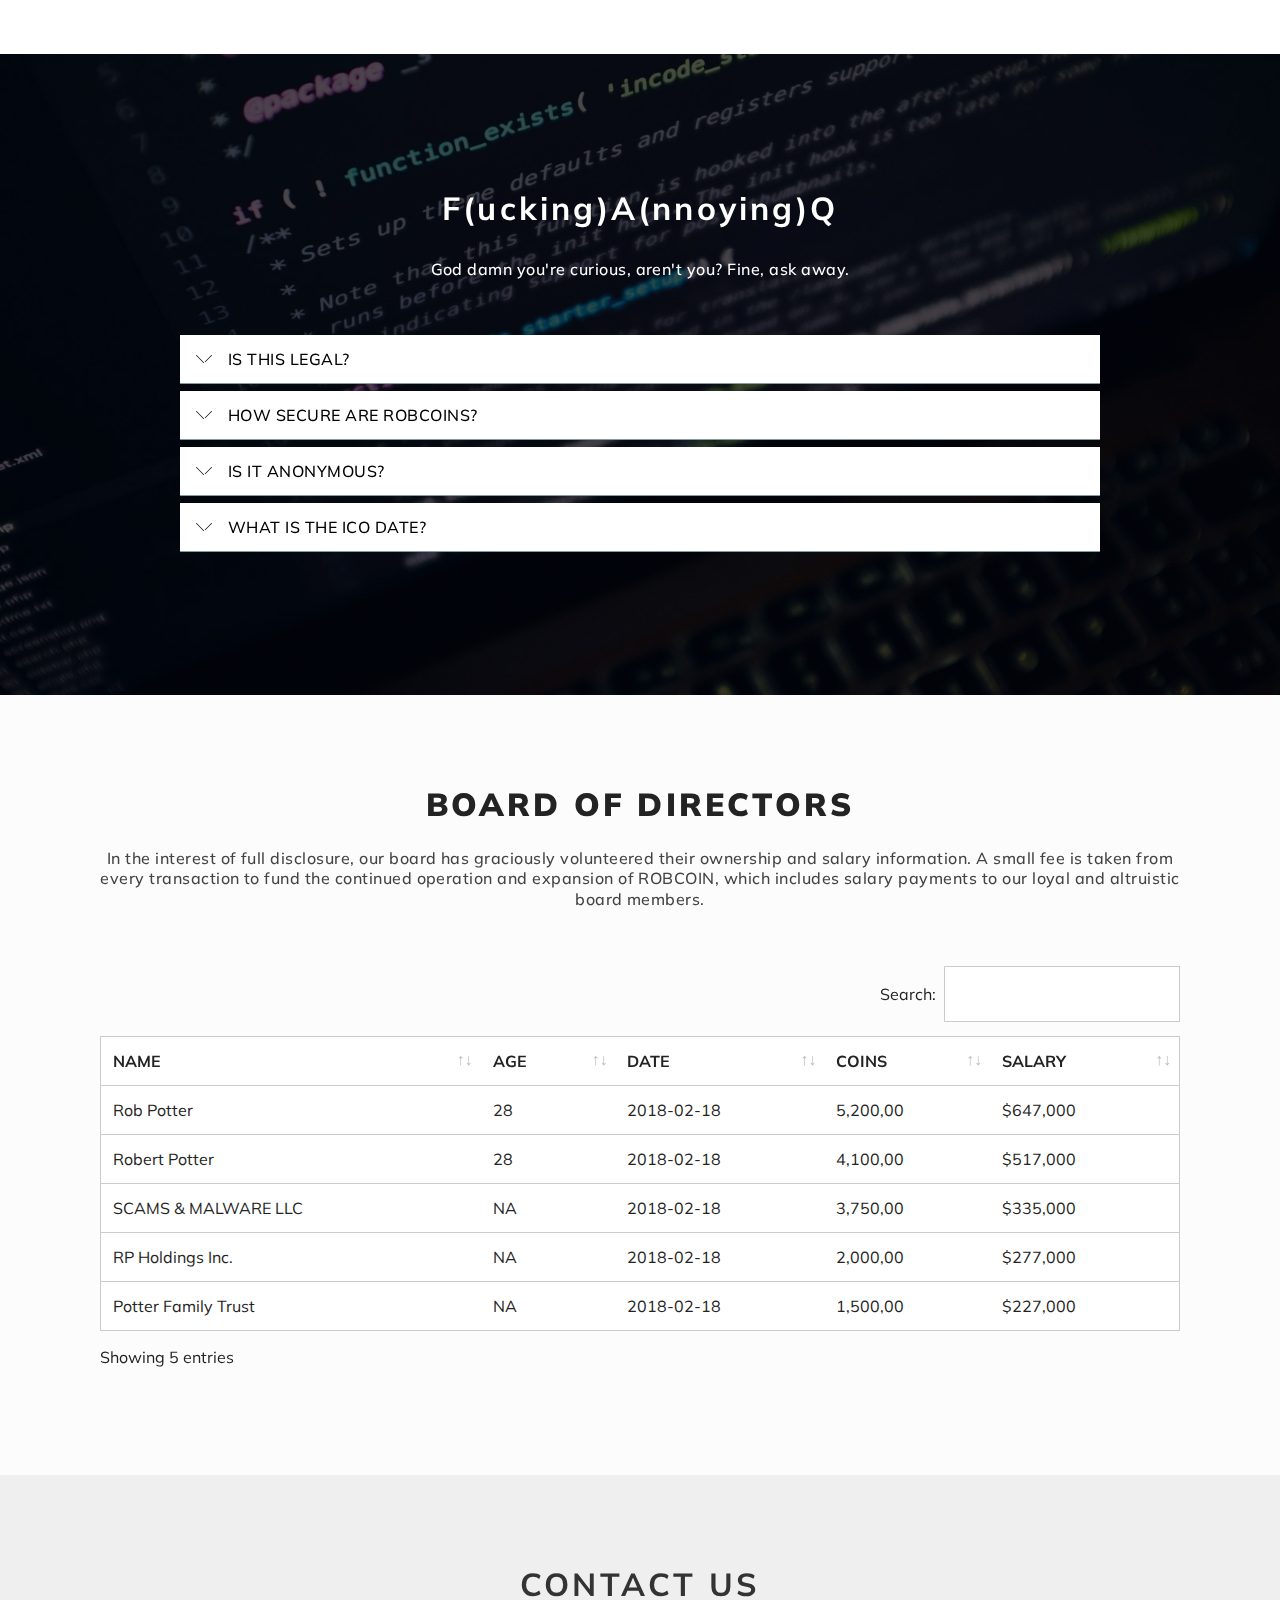
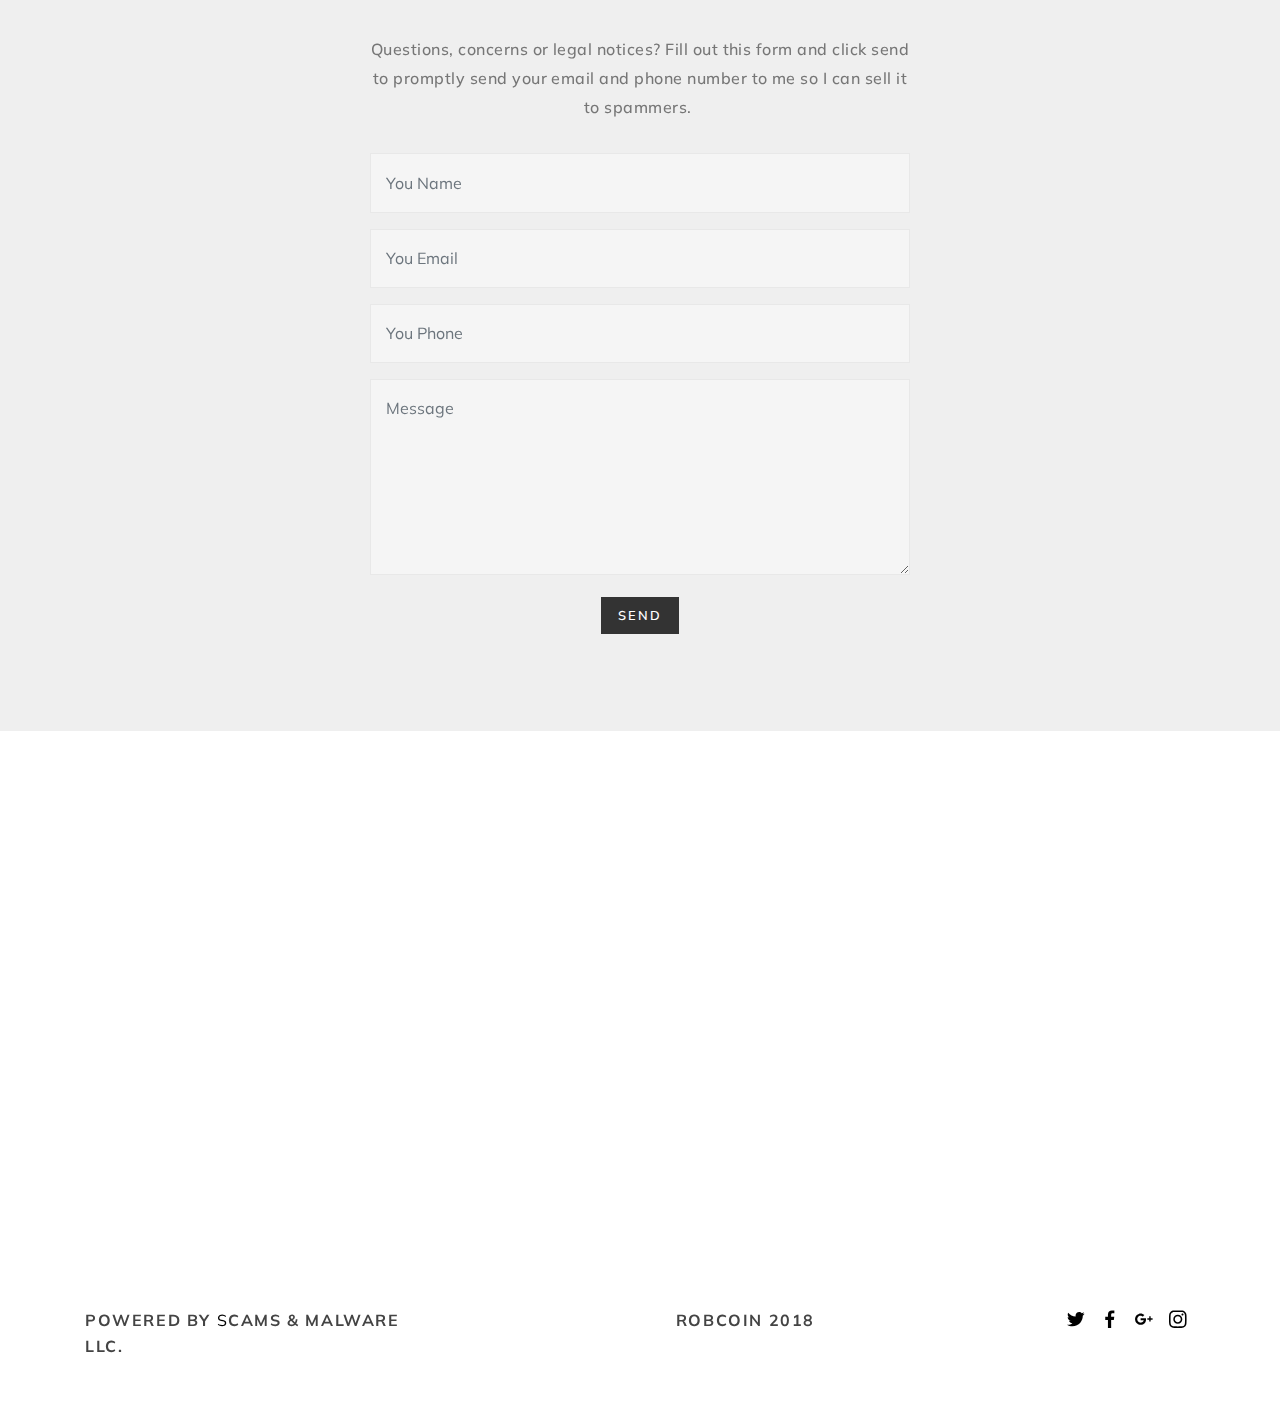
==== commit e2439046: "language" ====
--- a/index.html
+++ b/index.html
@@ -669,7 +669,7 @@
                             <div id="collapse3_6" class="panel-collapse noScroll collapse" role="tabpanel" aria-labelledby="headingThree" data-parent="#bootstrap-accordion_6">
                                 <div class="panel-body p-4">
                                     <p class="mbr-fonts-style panel-text display-7">
-                                       You're asking if you can buy drugs online with ROBCOIN? Yes you can! It's actually it's only inherent purpose, other than wild, irresponsible speculative "investing". I have a deal with a few vendors on the darknet and if you use ROBCOIN to purchase your goods, you'll get a 10% rebate. Mention the code word "RC4DRUGS".</p>
+                                       You're asking if you can buy drugs online with ROBCOIN? Yes you can! It's actually it's only inherent purpose, other than wild, irresponsible speculative "investing".</p>
                                 </div>
                             </div>
                         </div>
@@ -684,7 +684,7 @@
                             <div id="collapse4_6" class="panel-collapse noScroll collapse" role="tabpanel" aria-labelledby="headingFour" data-parent="#bootstrap-accordion_6">
                                 <div class="panel-body p-4">
                                     <p class="mbr-fonts-style panel-text display-7">
-                                       I'll do the ICO when I pre-mine enough coins and have enough pump and dump bots in place to really make a killing. I'm talking 8-9 figure "Fuck you" money, baby. Do I feel bad for those left holding the bag when I obscond with their money? No fuckin' way! You assholes actually traded your hard earned money for some bullshit digital currency that is intrinsically worthless. You want to buy some dirt too? How about this dead cat I found? You'll fuckin' buy anything.</p>
+                                       I'll do the ICO when I pre-mine enough coins and have enough pump and dump bots in place to really make a killing. I'm talking 8-9 figure money, baby. Do I feel bad for those left holding the bag when I obscond with their money? Not a chance! They traded hard earned money for some digital currency that is intrinsically worthless. You want to buy some dirt too? How about this dead cat I found?</p>
                                 </div>
                             </div>
                         </div>
@@ -807,7 +807,7 @@
             <h2 class="mbr-section-title mbr-fonts-style mbr-bold display-2">
                 CONTACT US
             </h2>    
-            <h3 class="mbr-section-subtitle mbr-fonts-style display-7">Questions, concerns or legal notices? Fill out this form and click send to promptly send your email and phone number to me so I can sell it to spammers, then delete your message, fool.&nbsp;</h3>
+            <h3 class="mbr-section-subtitle mbr-fonts-style display-7">Questions, concerns or legal notices? Fill out this form and click send to promptly send your email and phone number to me so I can sell it to spammers.&nbsp;</h3>
             <div data-form-alert="" hidden="">Thanks for filling out the form!</div>    
             <form class="mbr-form" action="https://cryptoslate.com/seven-key-signs-ico-scam//" method="post" data-form-title="Mobirise Form"><input type="hidden" name="email" data-form-email="true" value="dzwfwtkJNxGzF6ID44JkMNJ9YpNfYEft1lN8Zz0l8GY5LzmmzE8P52a0djAJG/intCK+egC3diKYAg1GvNTw6GMK2dVR4zLJ8XmizwRraGtZtO5hS0OnX+DMTdCfxAYp" data-form-field="Email">
                 <div class="row row-sm-offset">
@@ -917,4 +917,4 @@
   
   
 </body>
-</html>+</html>
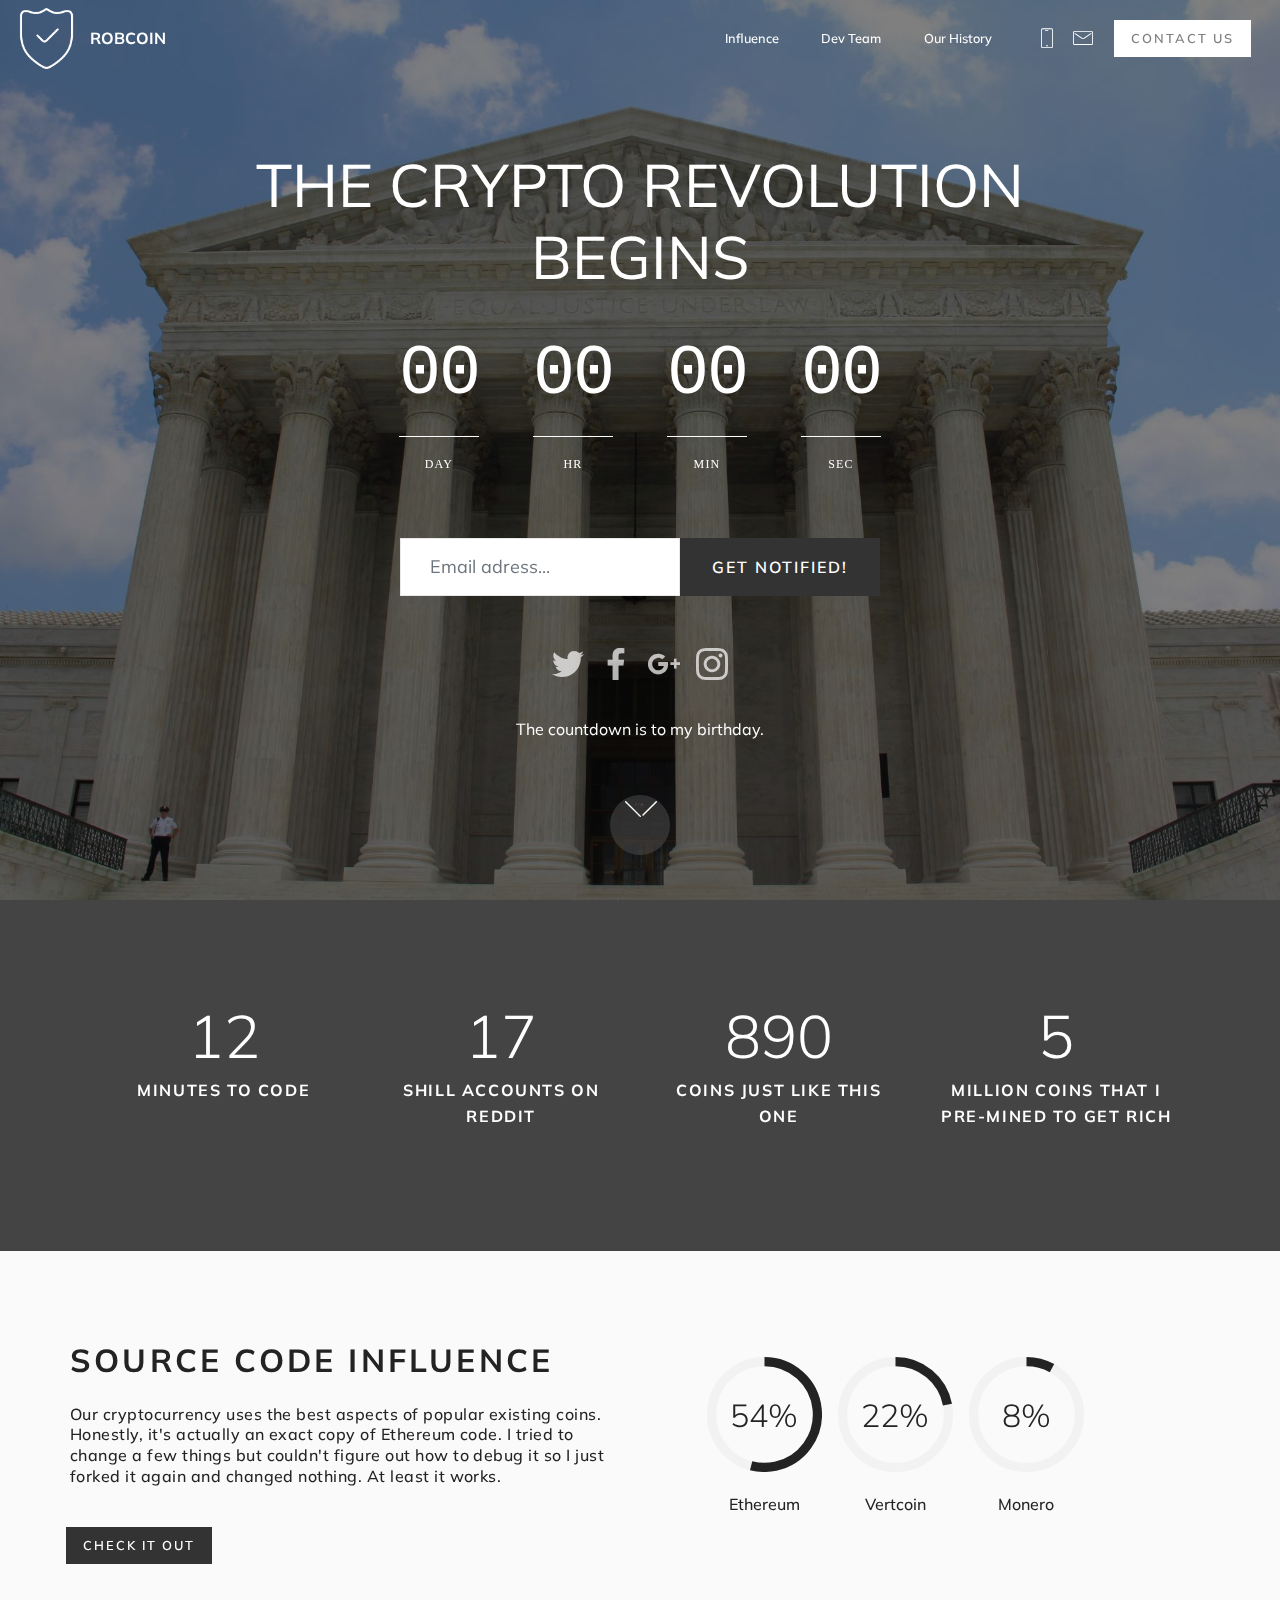
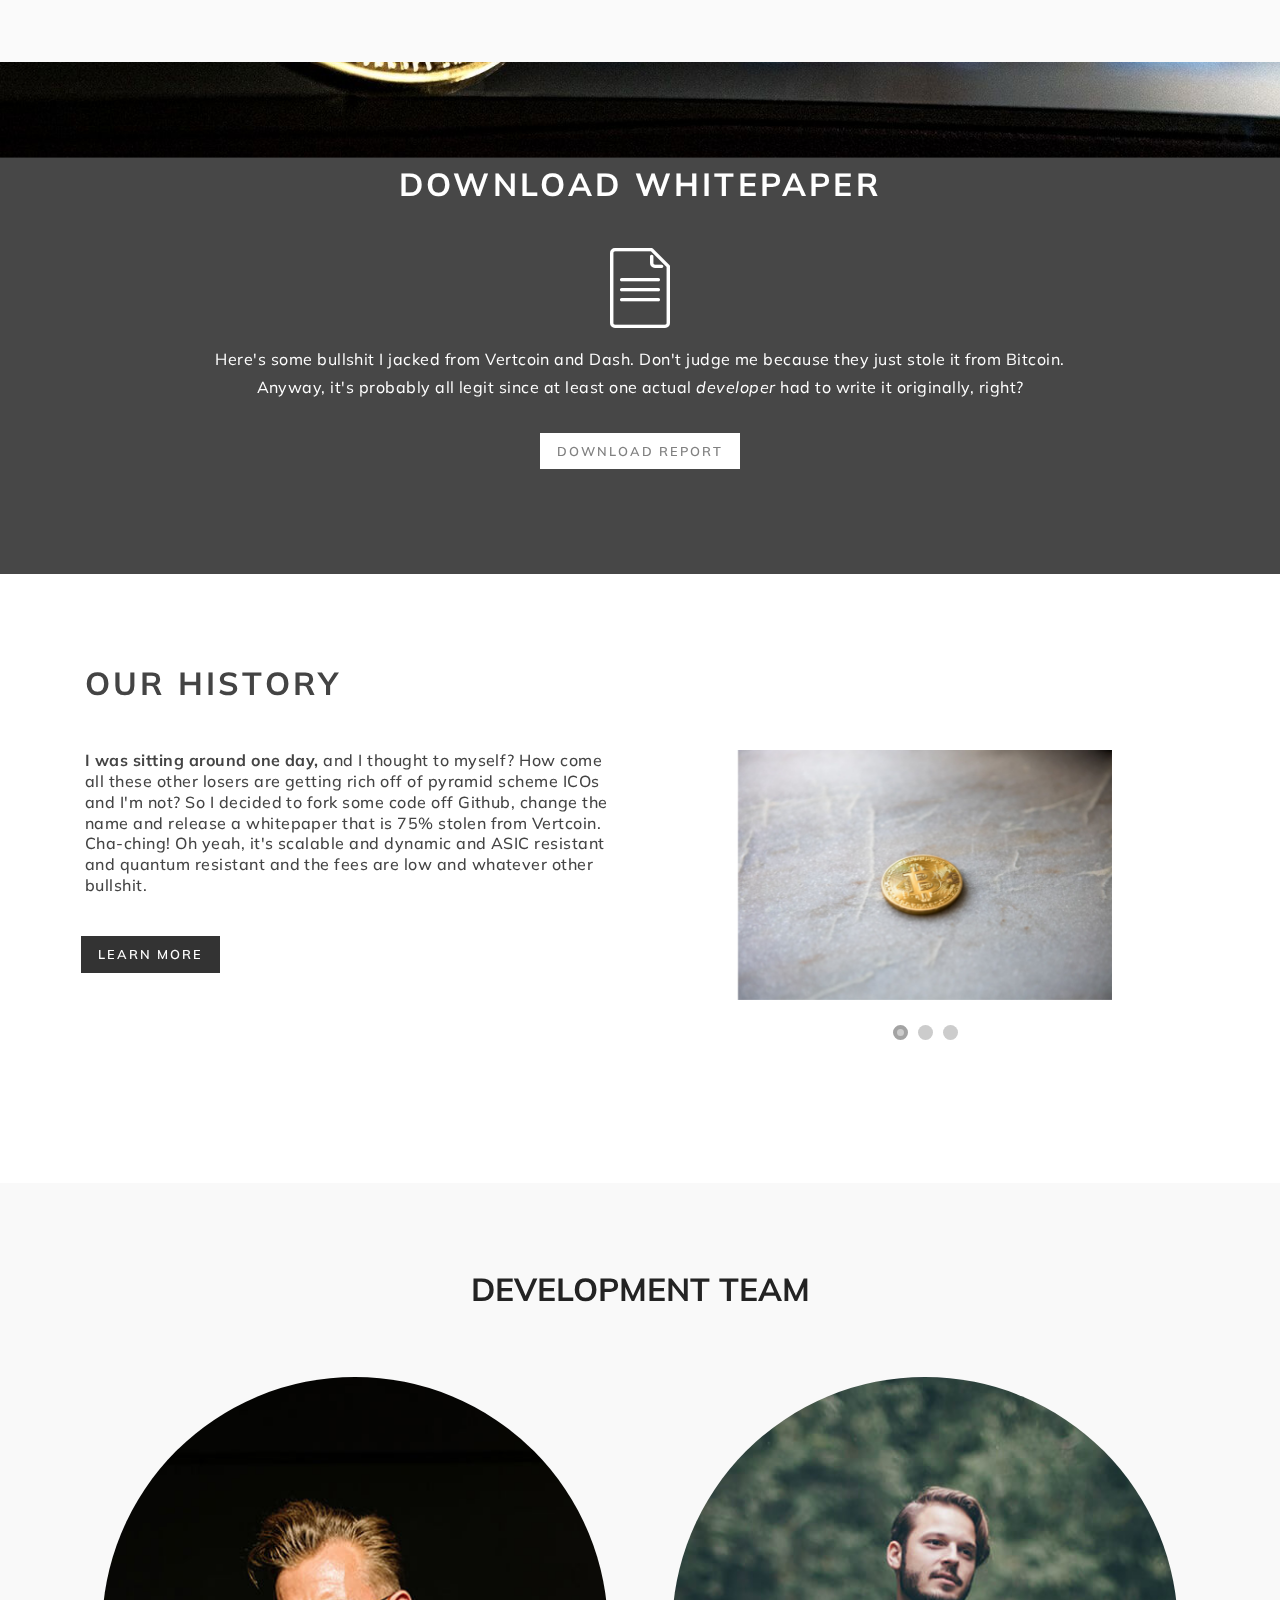
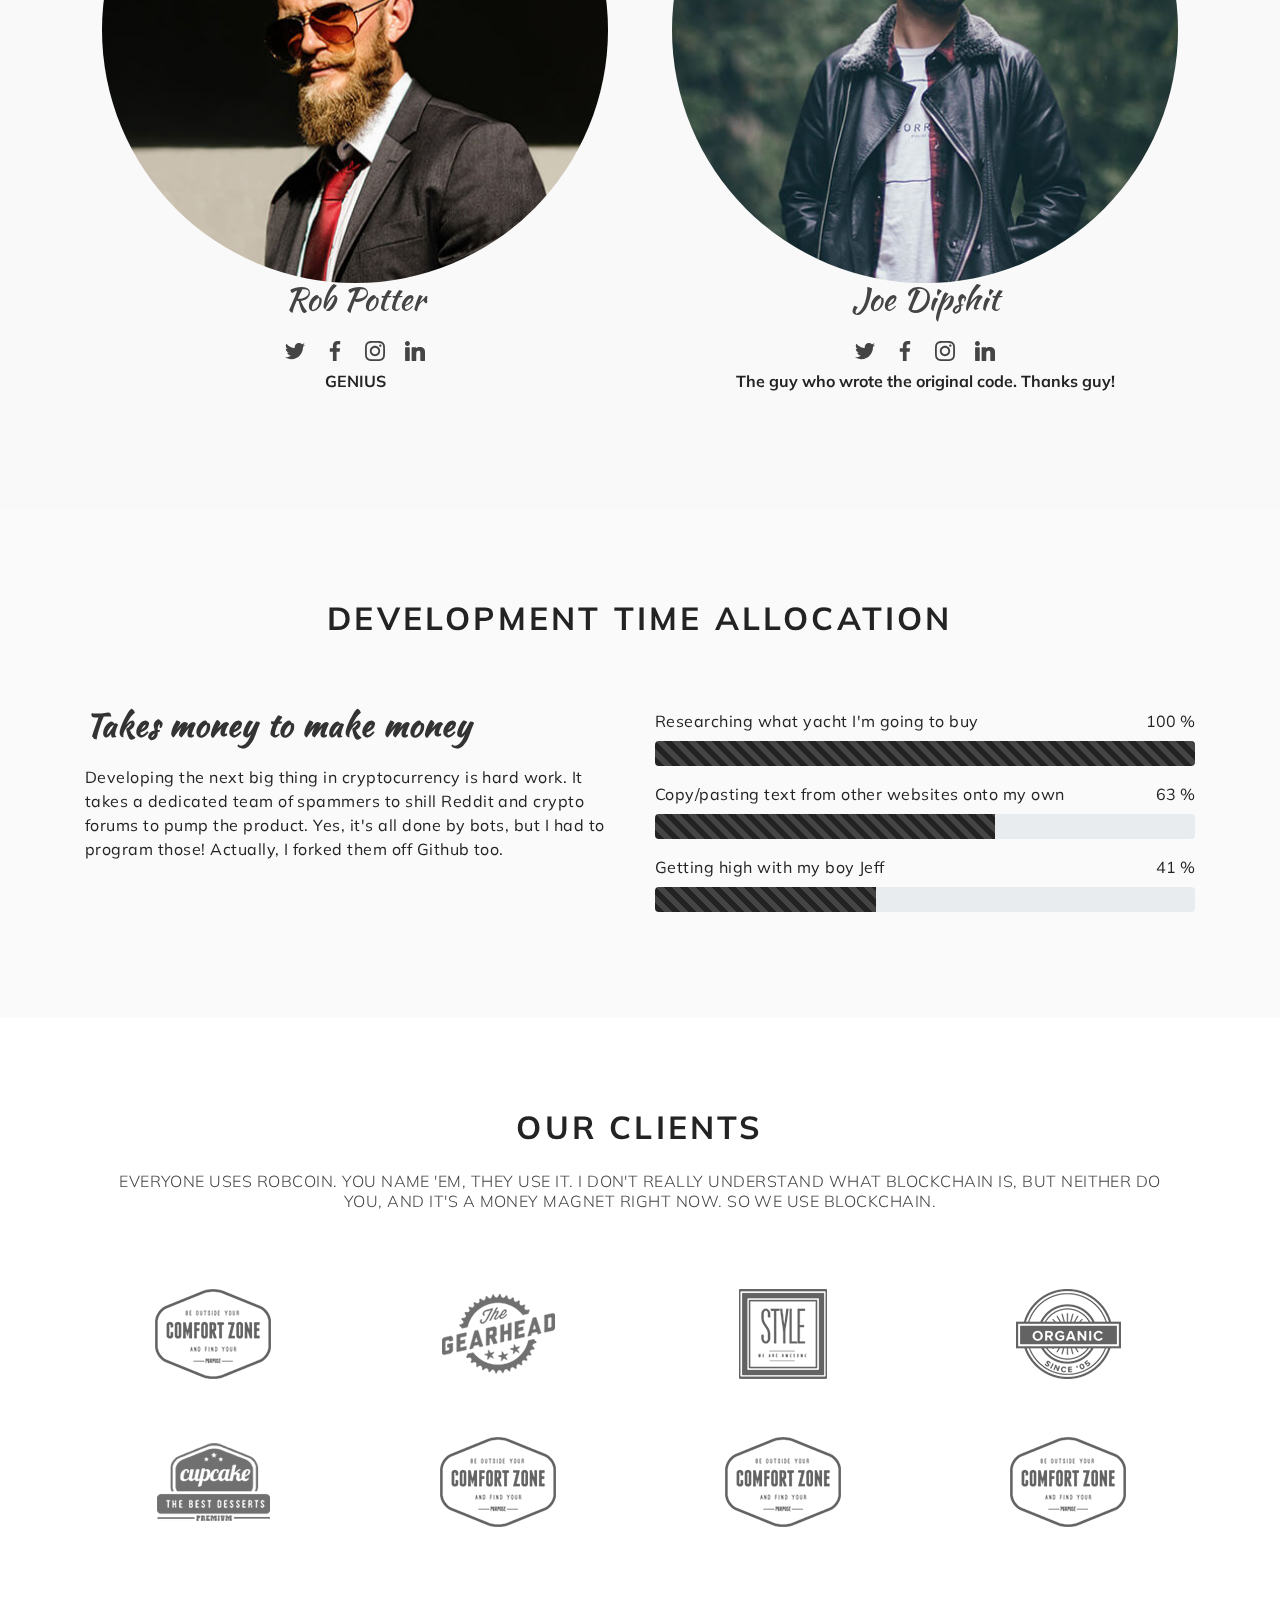
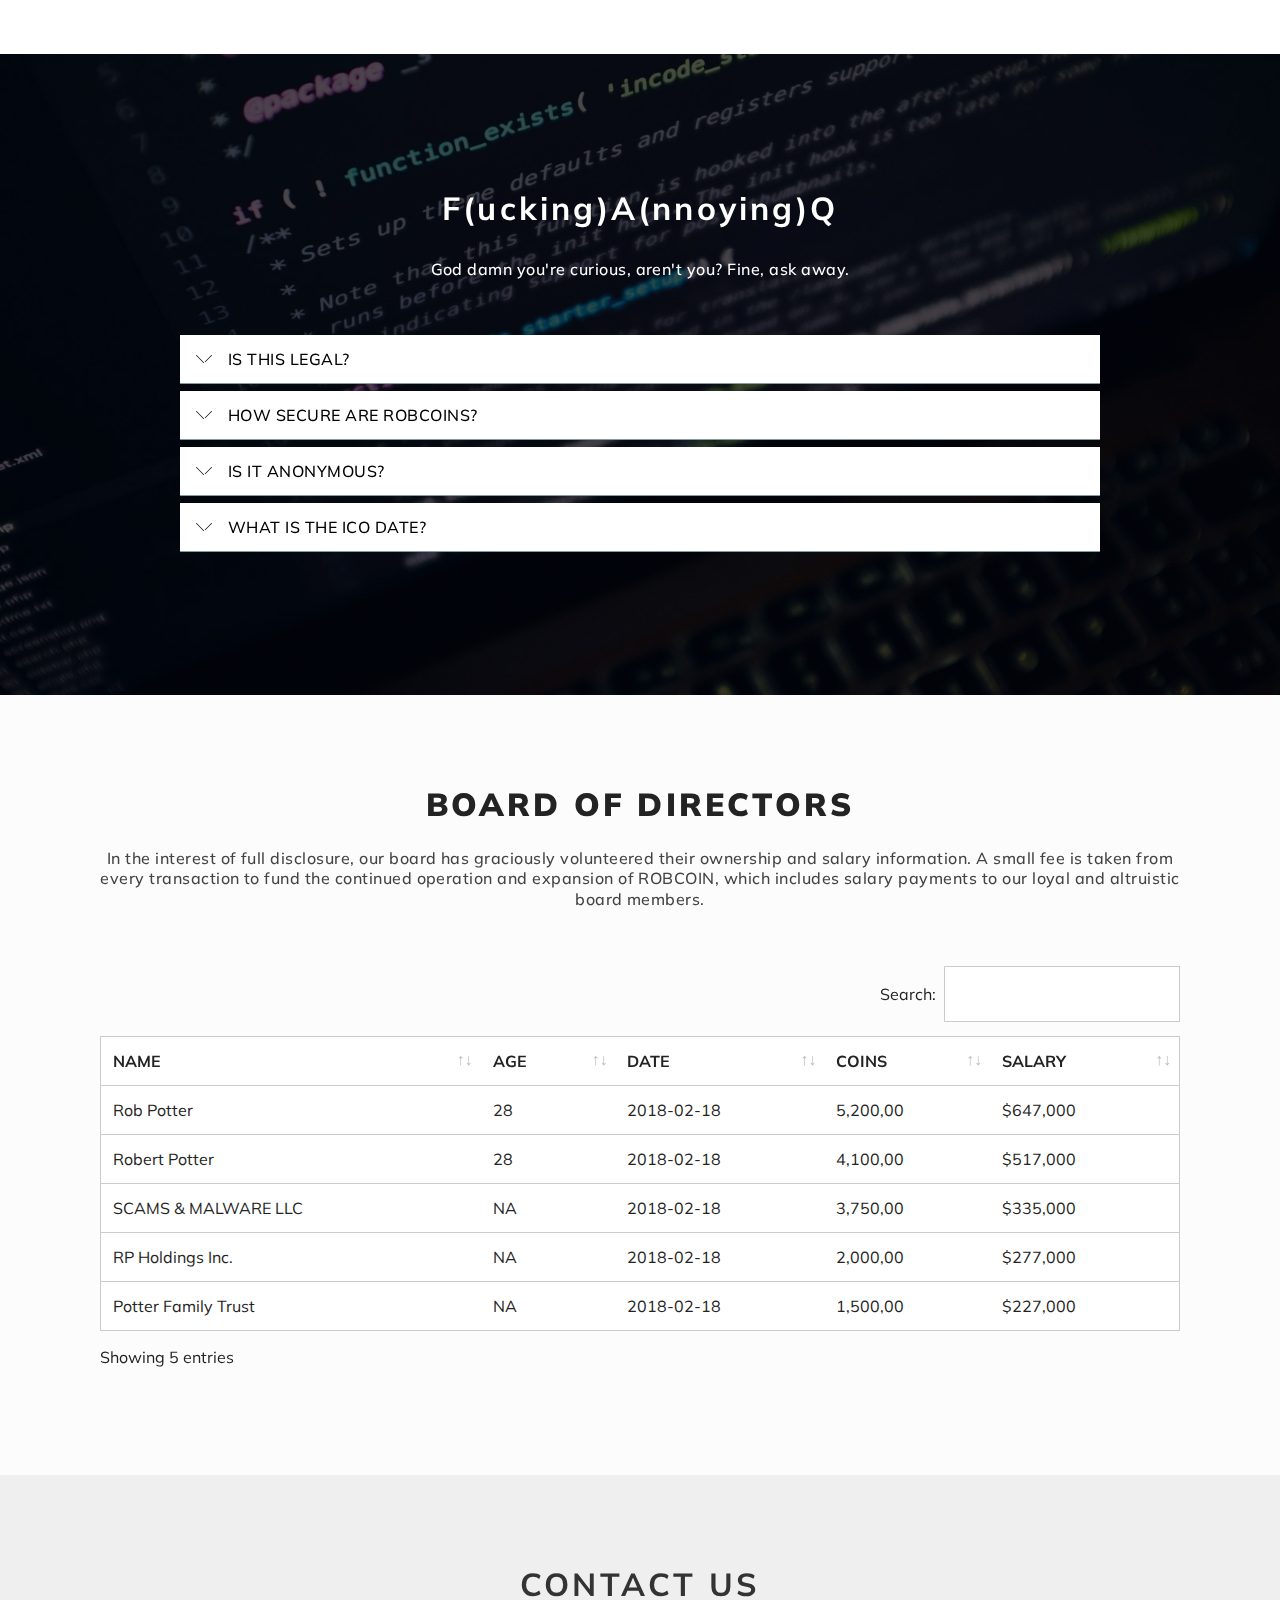
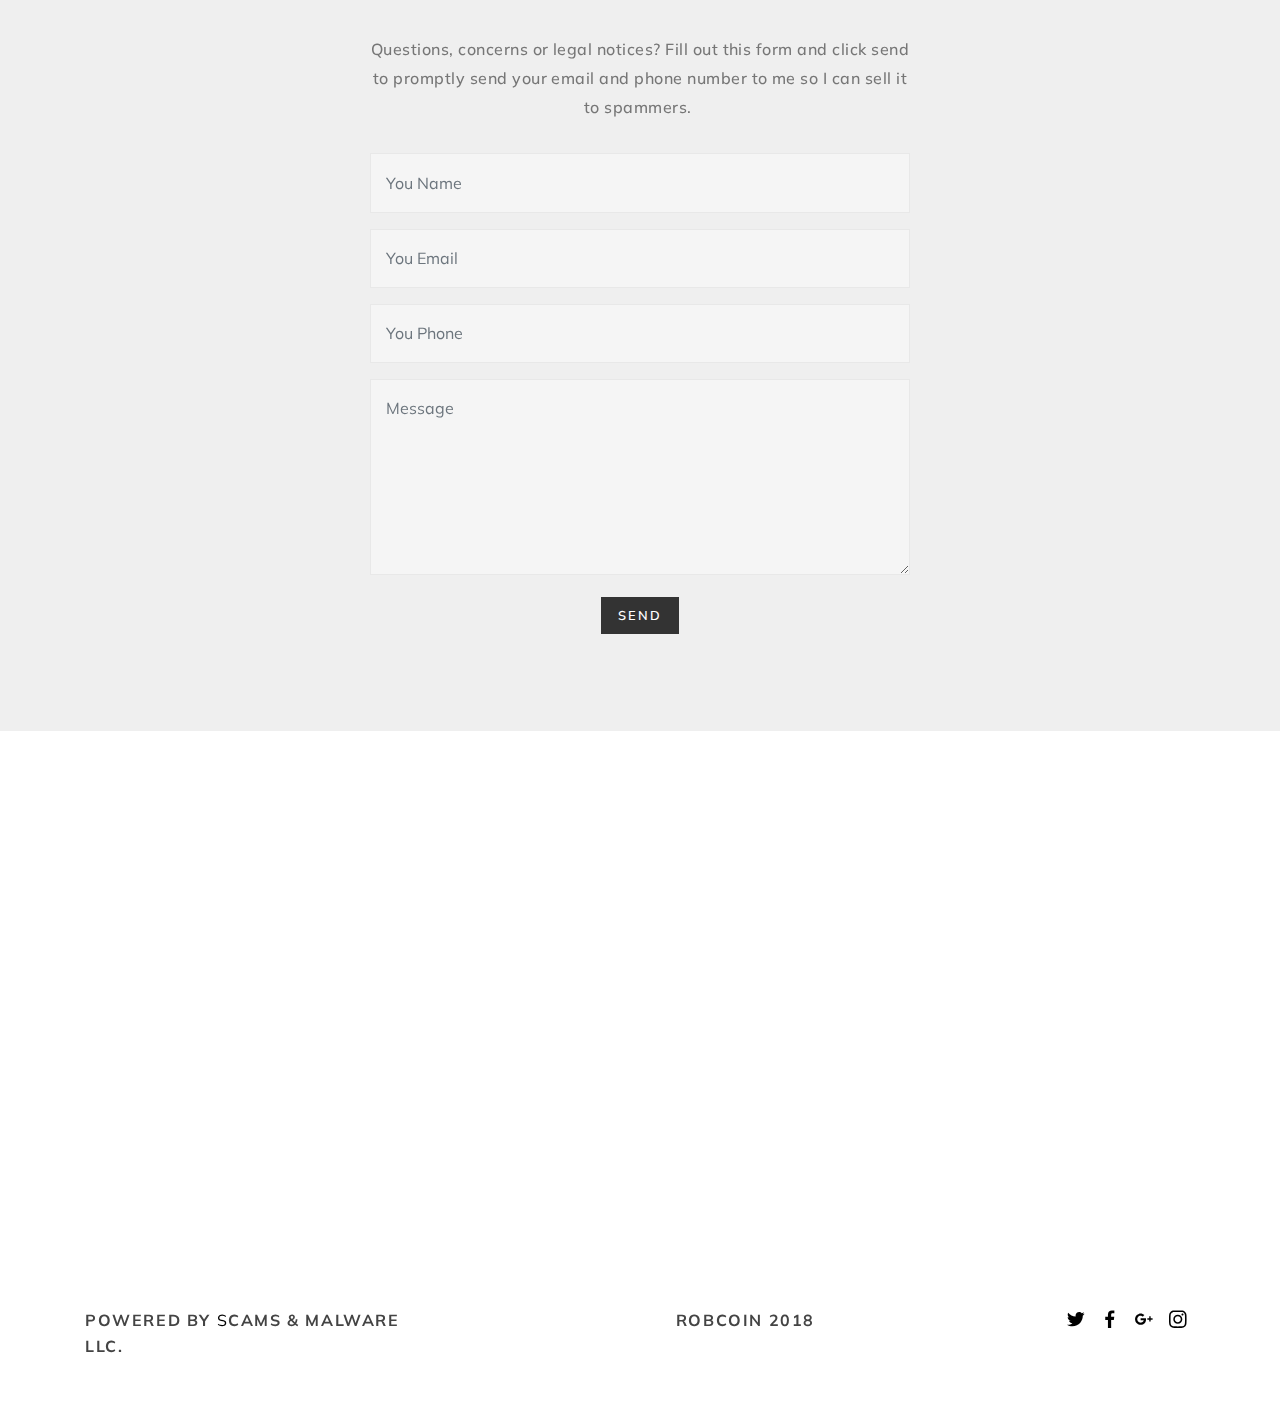
==== commit af049146: "update" ====
--- a/index.html
+++ b/index.html
@@ -1,7 +1,7 @@
 <!DOCTYPE html>
 <html >
 <head>
-  <!-- Site made with Mobirise Website Builder v4.6.5, https://cryptoslate.com/seven-key-signs-ico-scam/ -->
+  <!-- Site made with v4.6.5, https://cryptoslate.com/seven-key-signs-ico-scam/ -->
   <meta charset="UTF-8">
   <meta http-equiv="X-UA-Compatible" content="IE=edge">
   <meta name="generator" content="Mobirise v4.6.5, mobirise.com">
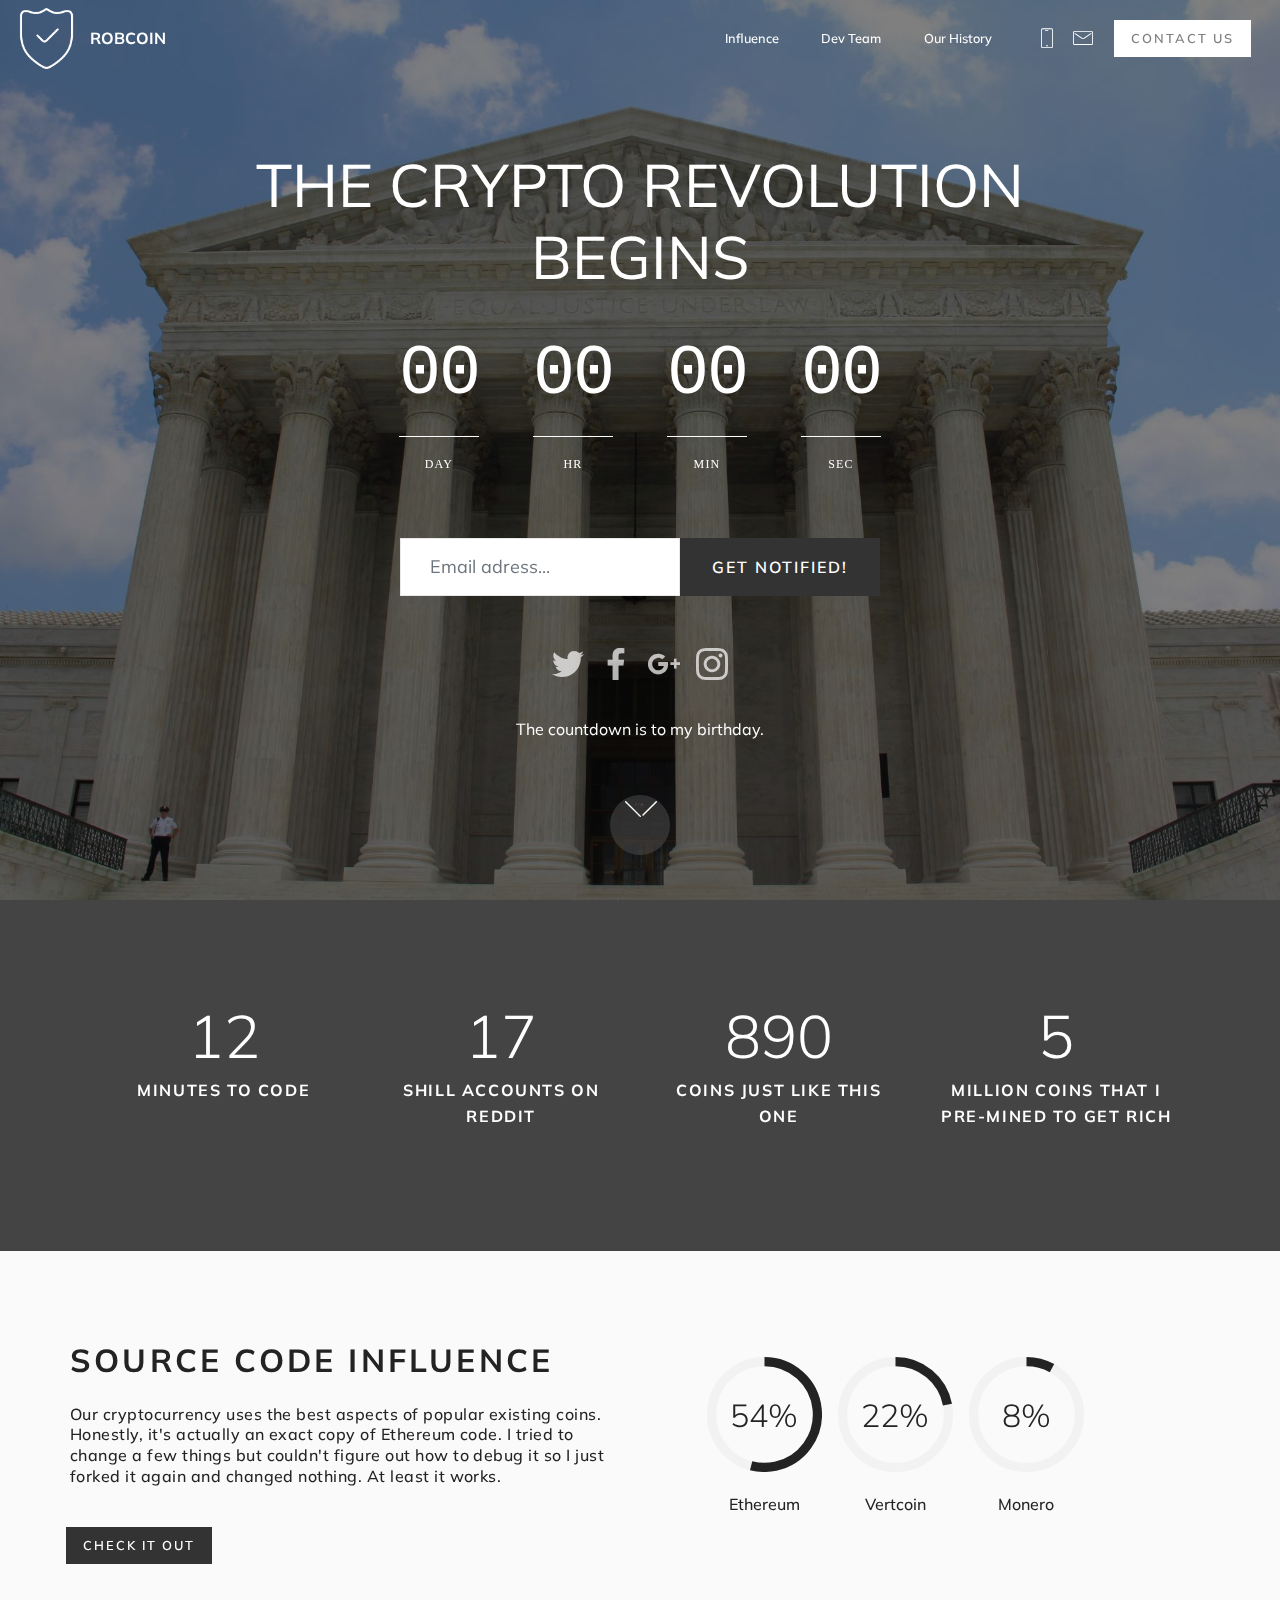
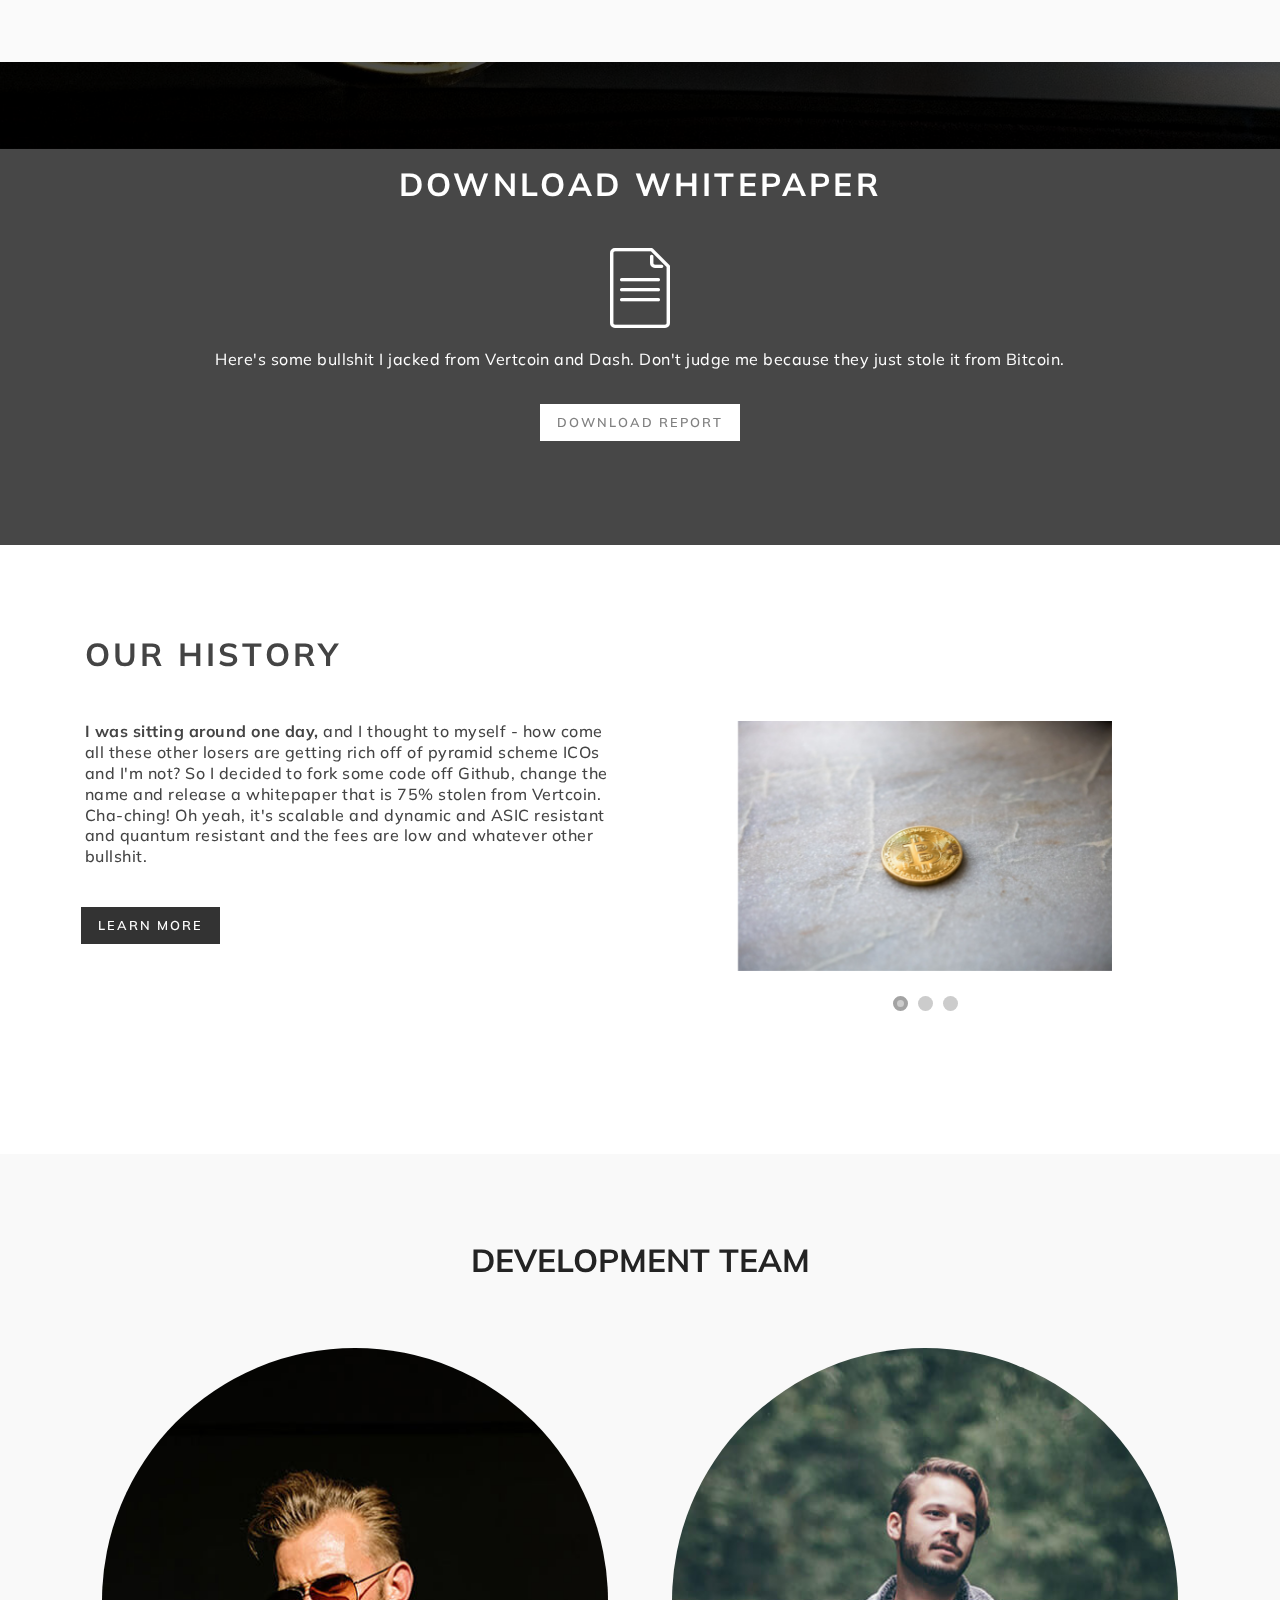
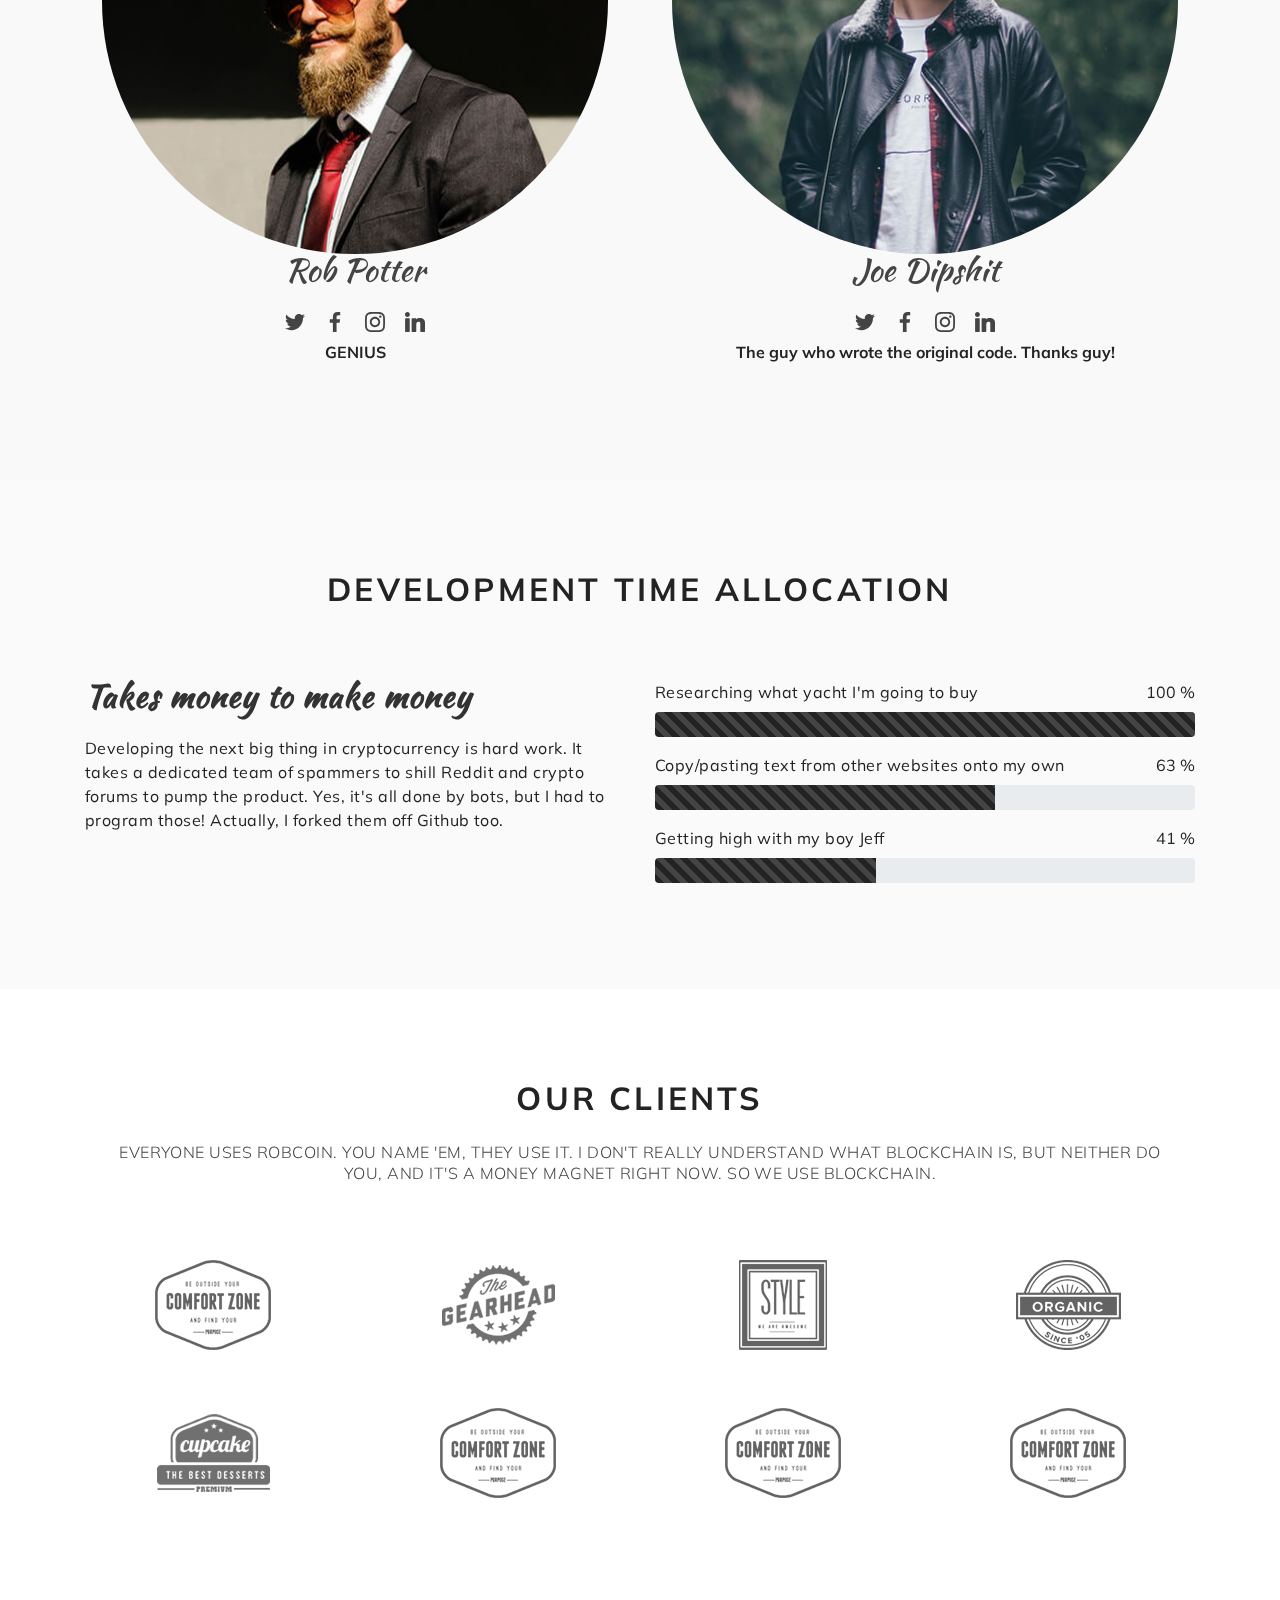
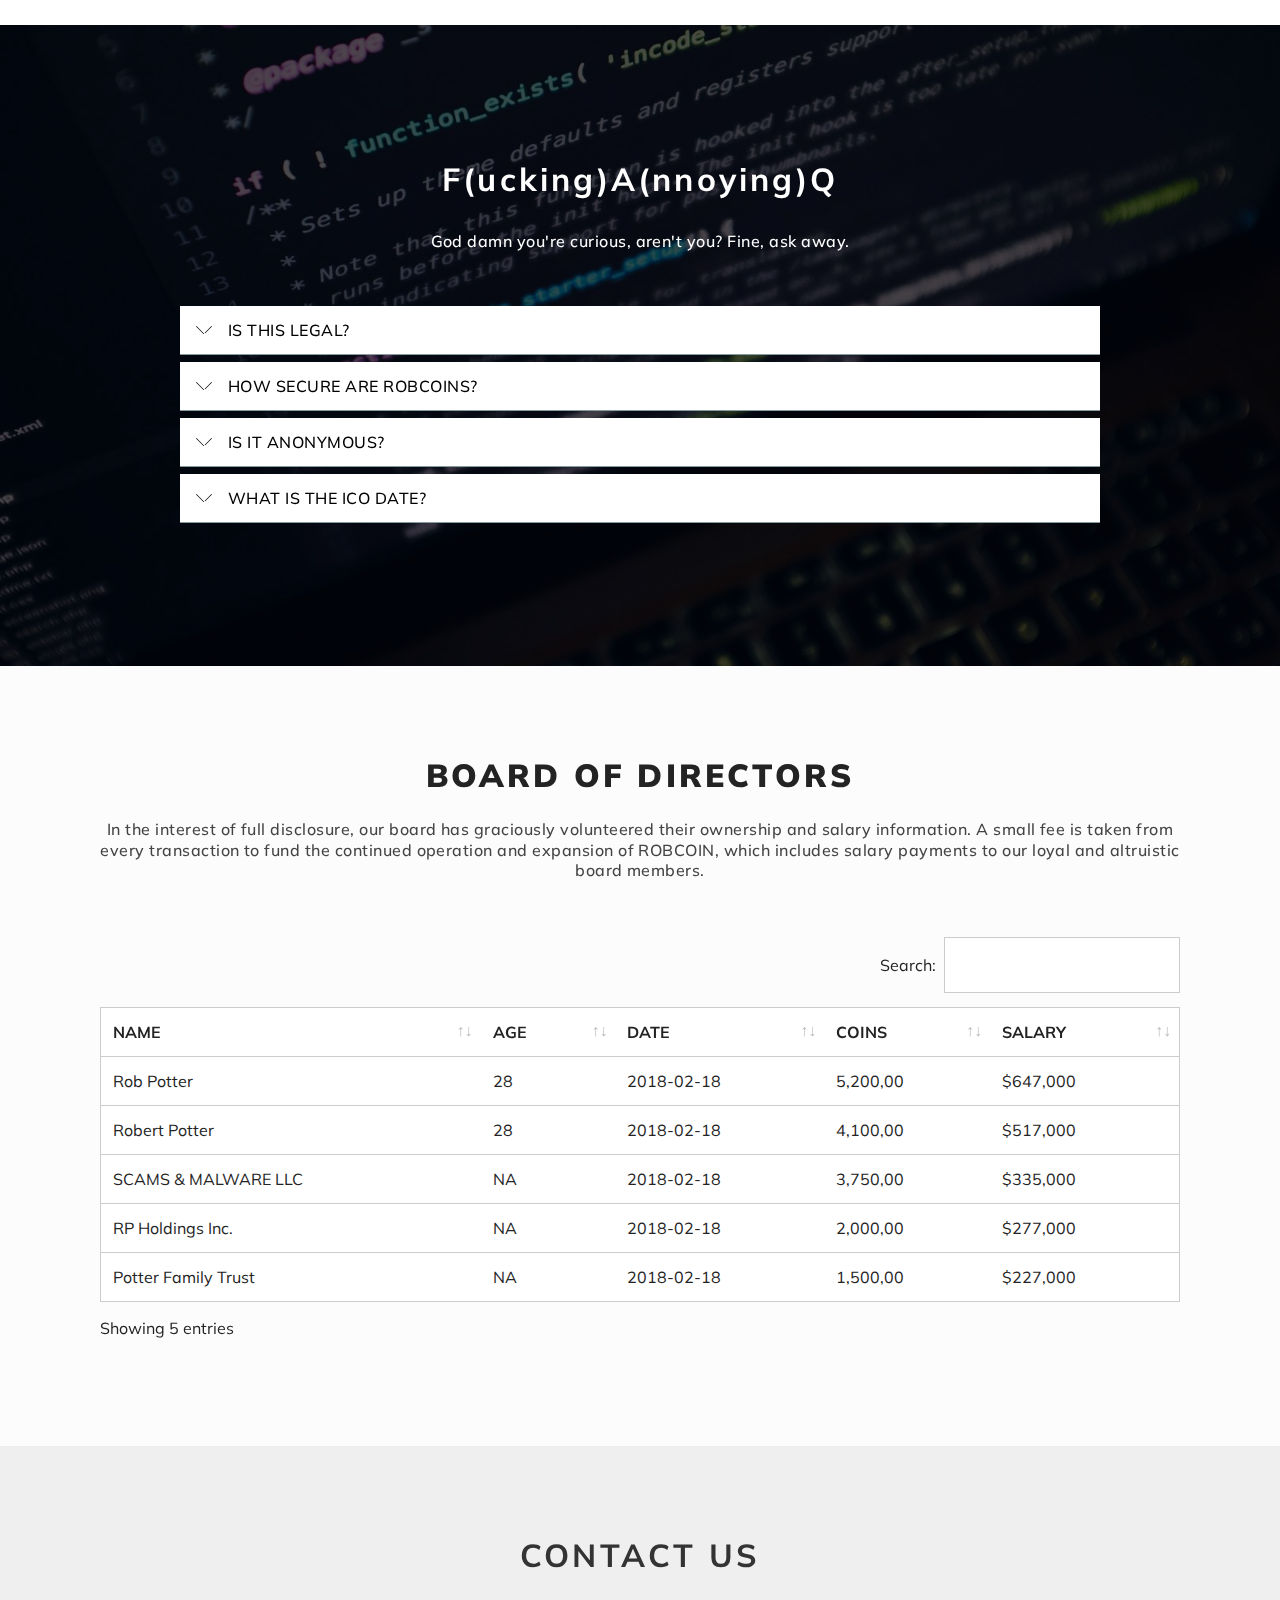
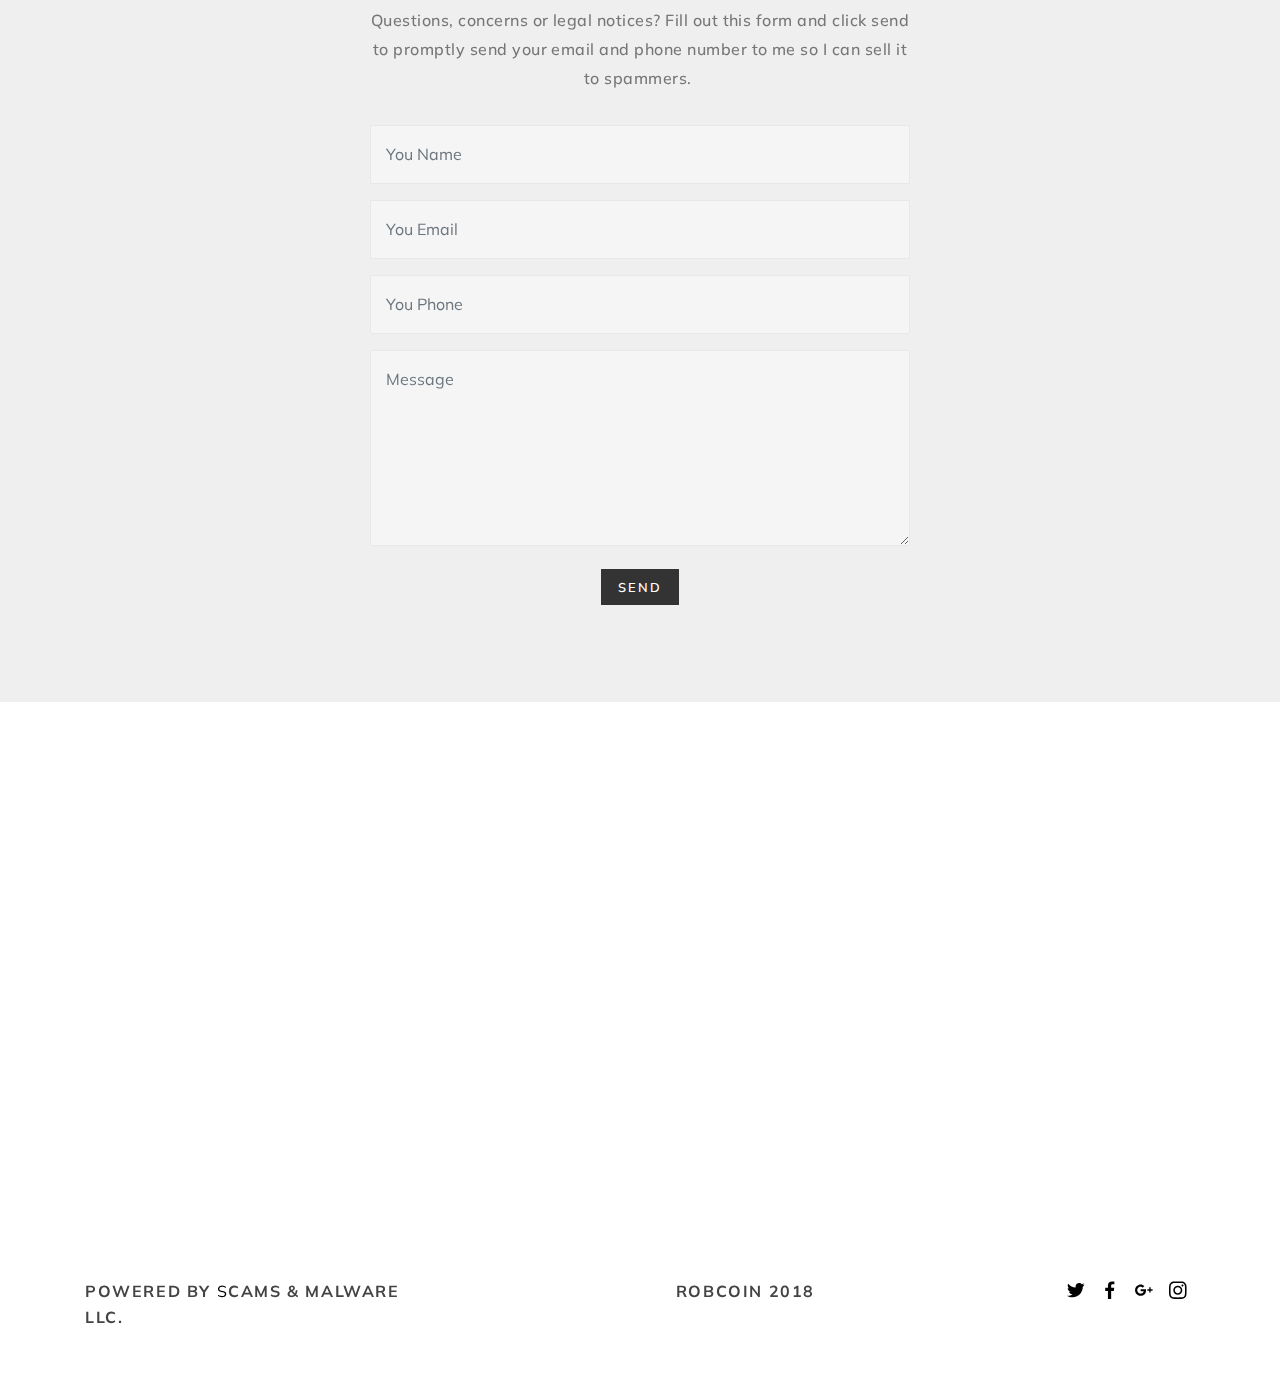
==== commit 7fcf7ab3: "typos" ====
--- a/index.html
+++ b/index.html
@@ -276,7 +276,7 @@
                     <span class="mbr-iconfont mbri-file"></span>
                 </div>
                 <p class="mbr-text mbr-fonts-style align-center display-7">
-                   Here's some bullshit I jacked from Vertcoin and Dash. Don't judge me because they just stole it from Bitcoin. Anyway, it's probably all legit since at least one actual <em>developer</em> had to write it originally, right?</p>
+                   Here's some bullshit I jacked from Vertcoin and Dash. Don't judge me because they just stole it from Bitcoin.</p>
                 <div class="mbr-section-btn align-center py-2"><a class="btn btn-md btn-white display-4" href="assets/files/Fuck%20you.doc">DOWNLOAD REPORT</a></div>    
             </div>
         </div>
@@ -292,7 +292,7 @@
         </h2>
         <div class="row">
             <div class="first-col col-md-6">
-                <h3 class="mbr-section-subtitle  mbr-fonts-style align-left display-7"><strong>I was sitting around one day,</strong> and I thought to myself? How come all these other losers are getting rich off of pyramid scheme ICOs and I'm not? So I decided to fork some code off Github, change the name and release a whitepaper that is 75% stolen from Vertcoin. Cha-ching! Oh yeah, it's scalable and dynamic and ASIC resistant and quantum resistant and the fees are low and whatever other bullshit.&nbsp;</h3>
+                <h3 class="mbr-section-subtitle  mbr-fonts-style align-left display-7"><strong>I was sitting around one day,</strong> and I thought to myself - how come all these other losers are getting rich off of pyramid scheme ICOs and I'm not? So I decided to fork some code off Github, change the name and release a whitepaper that is 75% stolen from Vertcoin. Cha-ching! Oh yeah, it's scalable and dynamic and ASIC resistant and quantum resistant and the fees are low and whatever other bullshit.&nbsp;</h3>
                 <div class="mbr-section-btn align-left py-2"><a class="btn btn-md btn-black display-4" href="https://coinbase.com" target="_blank">LEARN MORE</a></div>
             </div> 
             
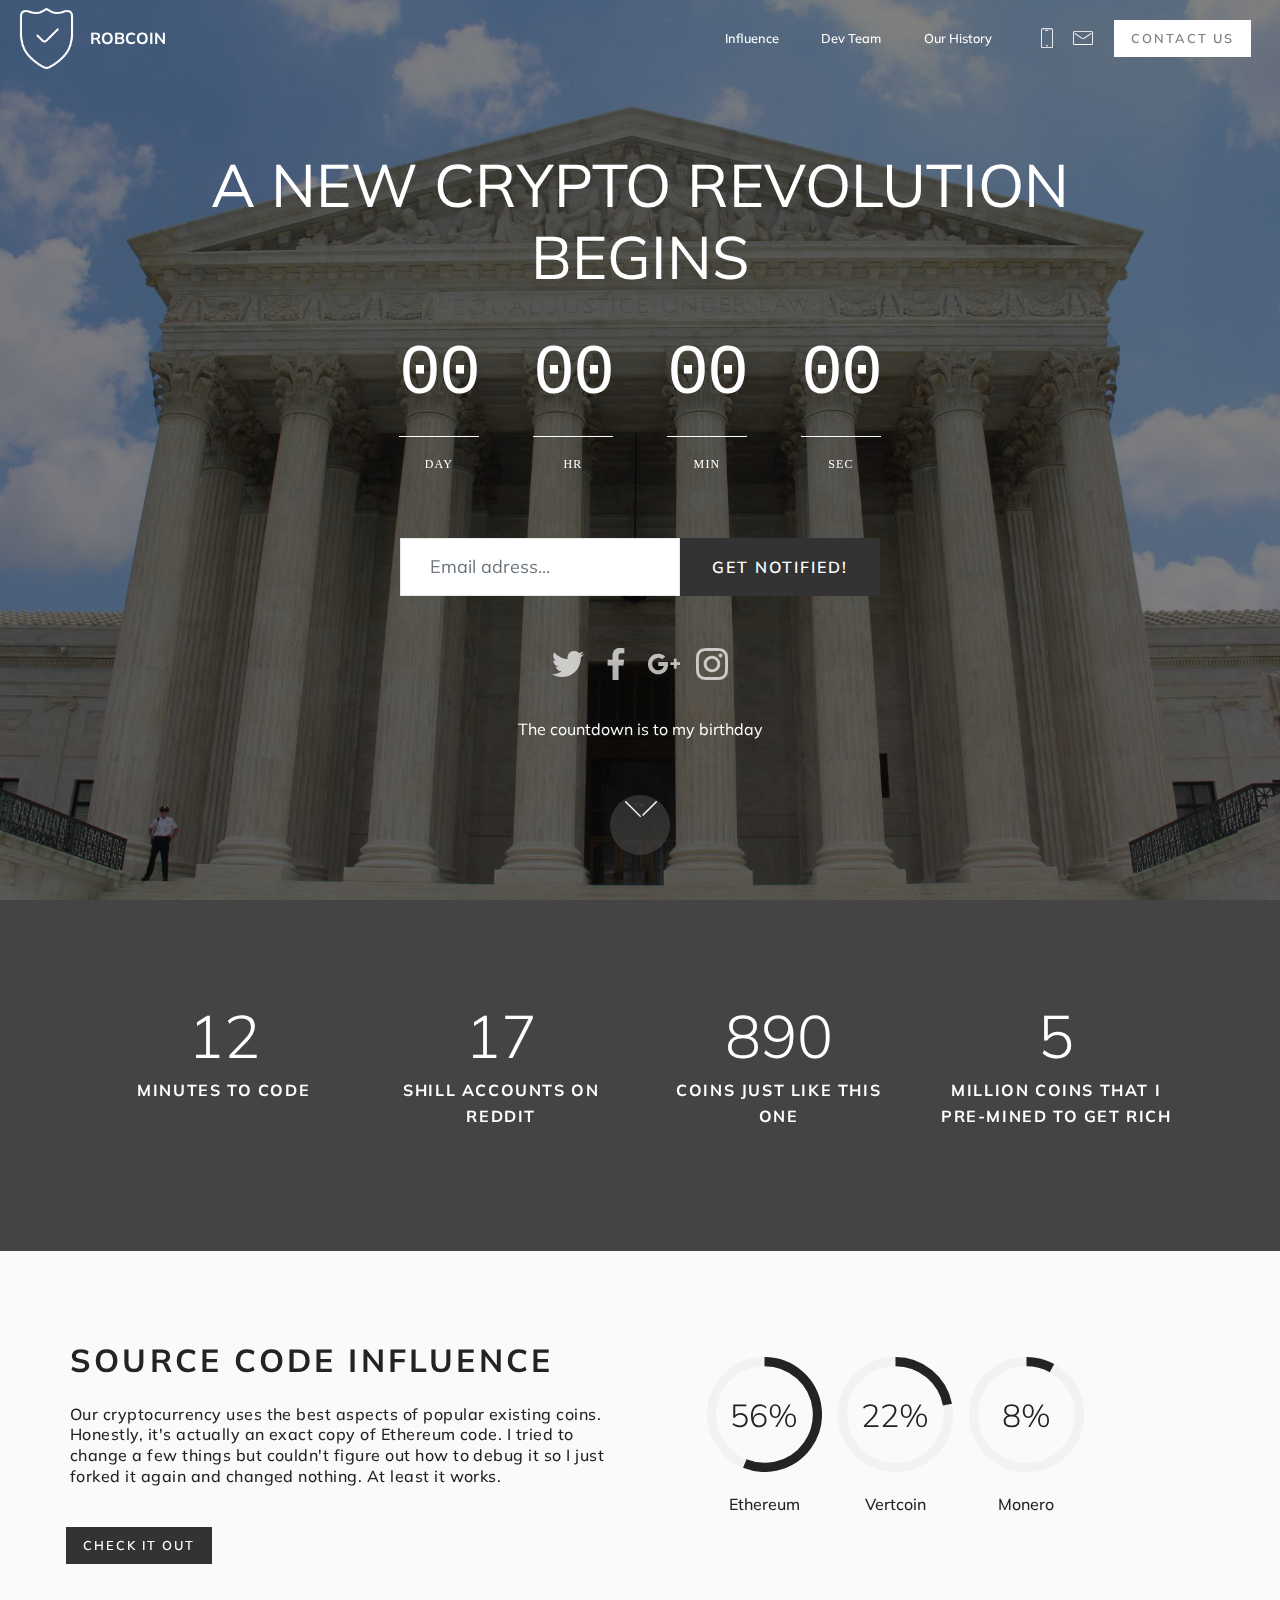
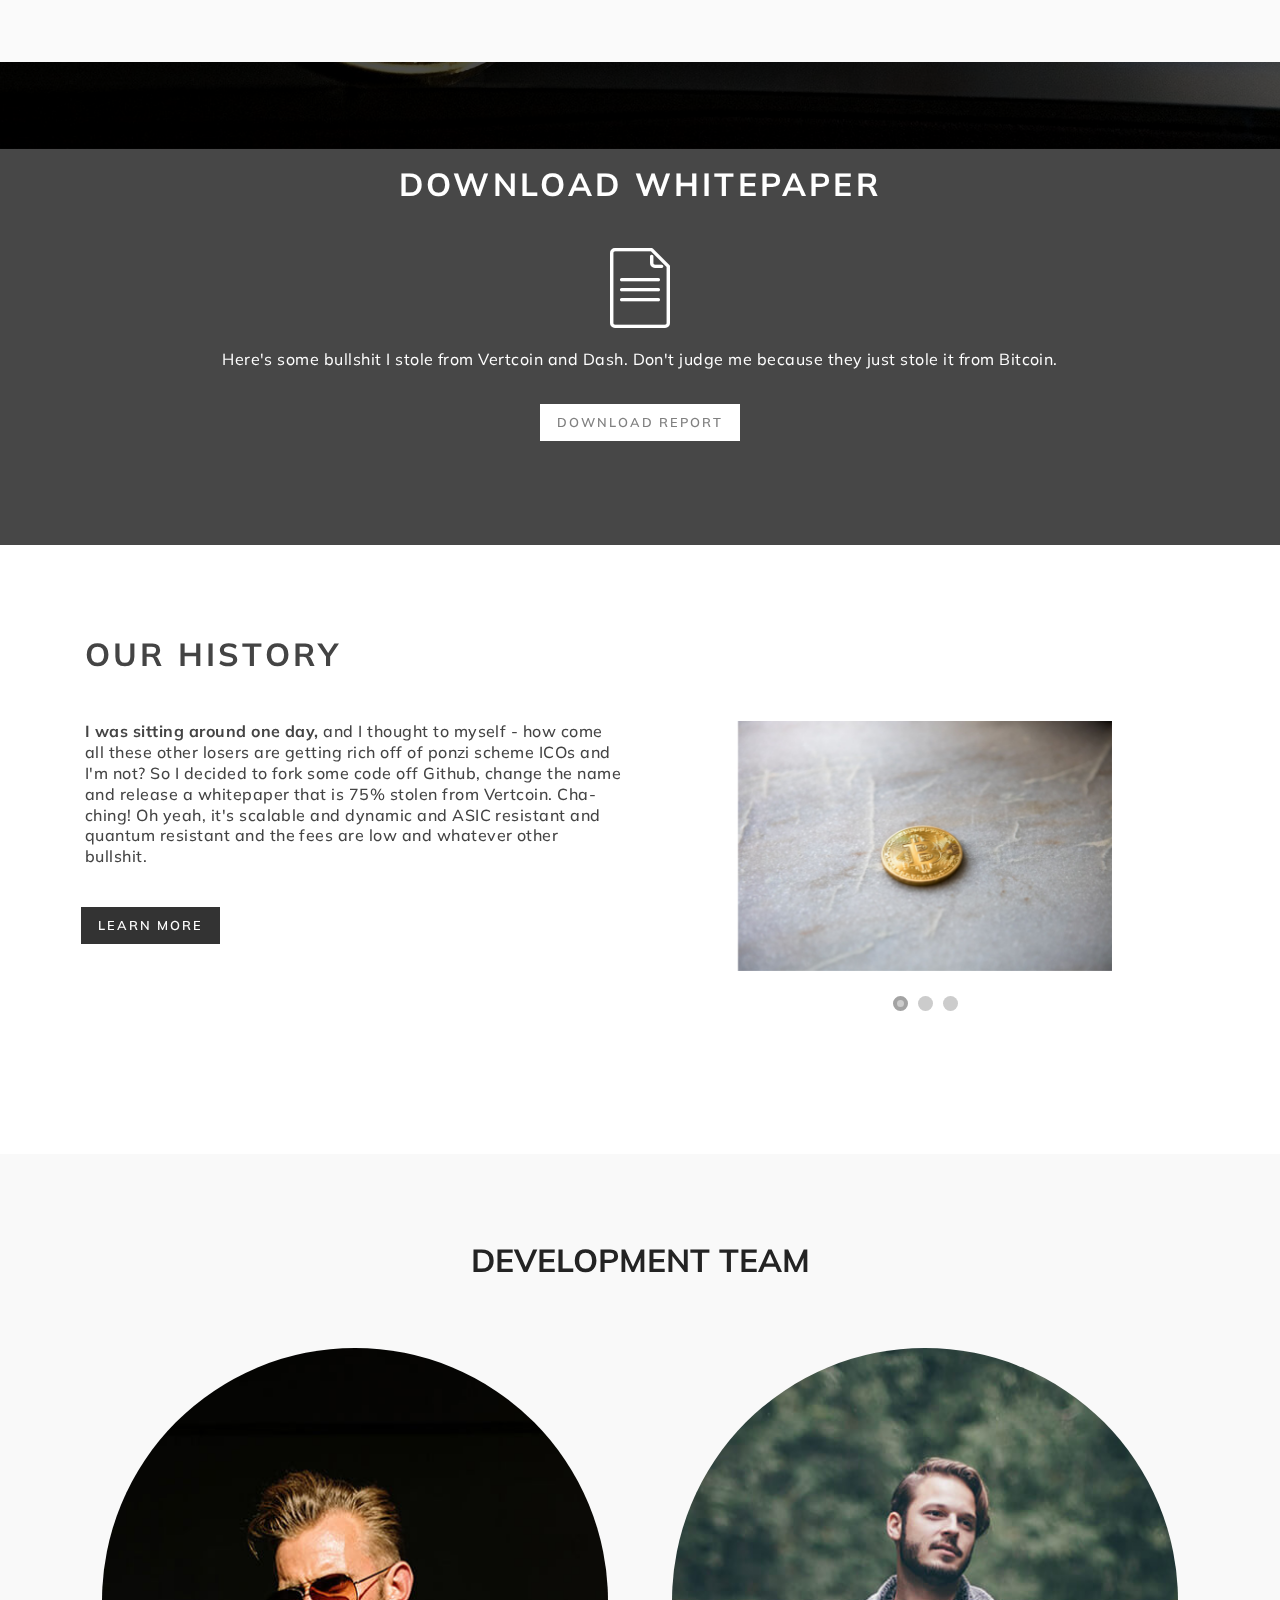
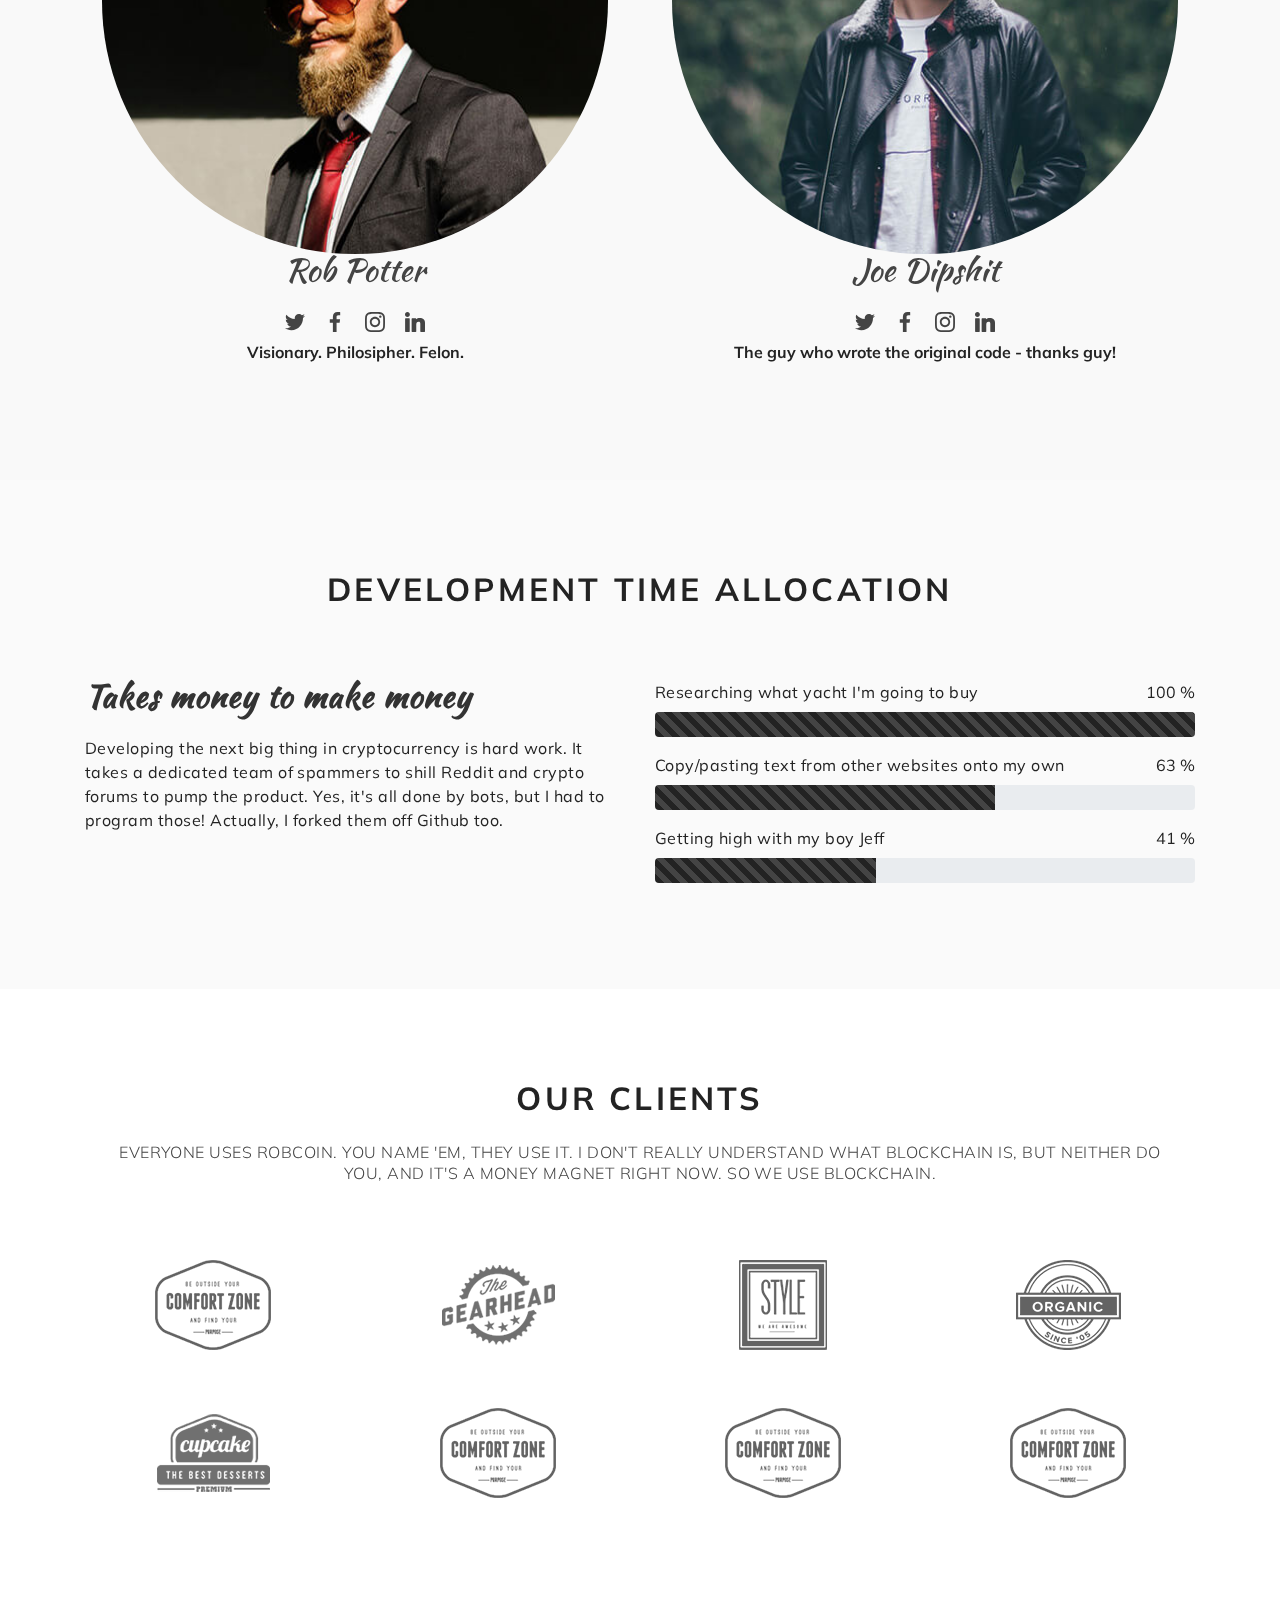
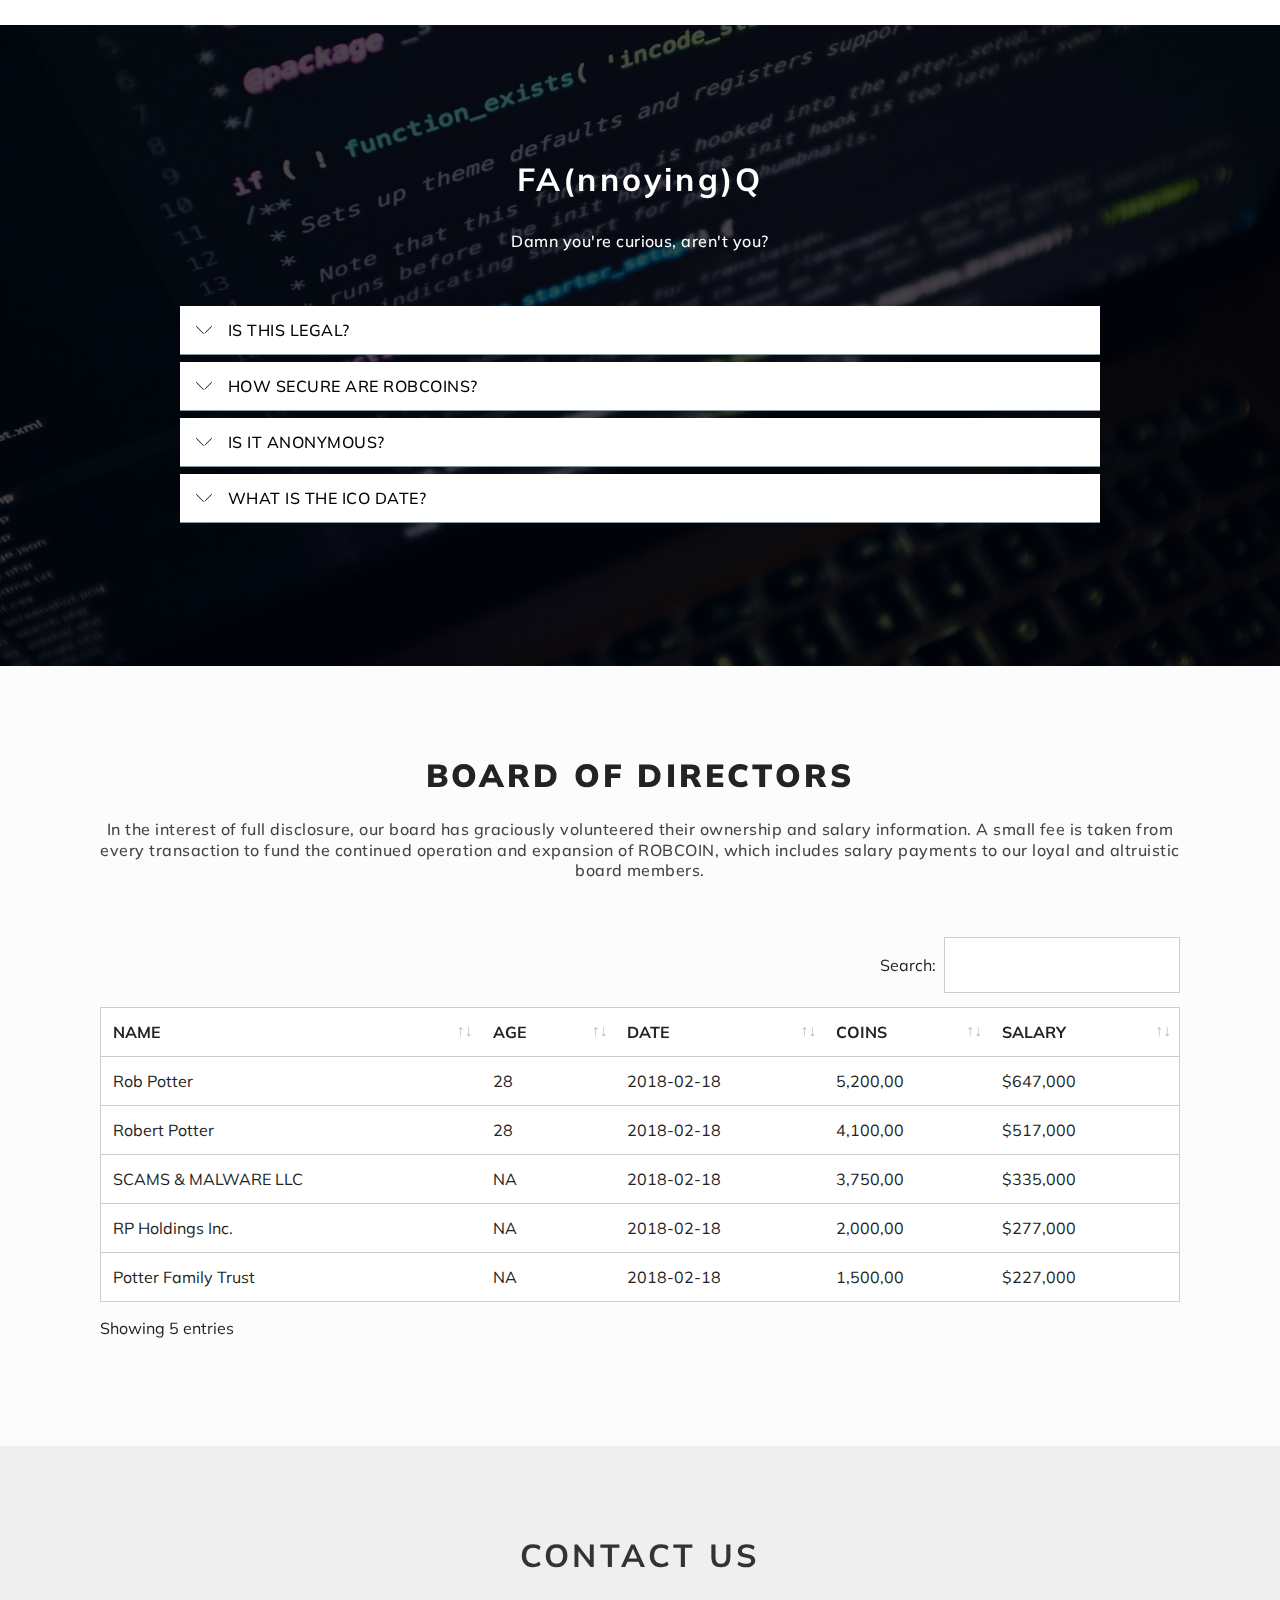
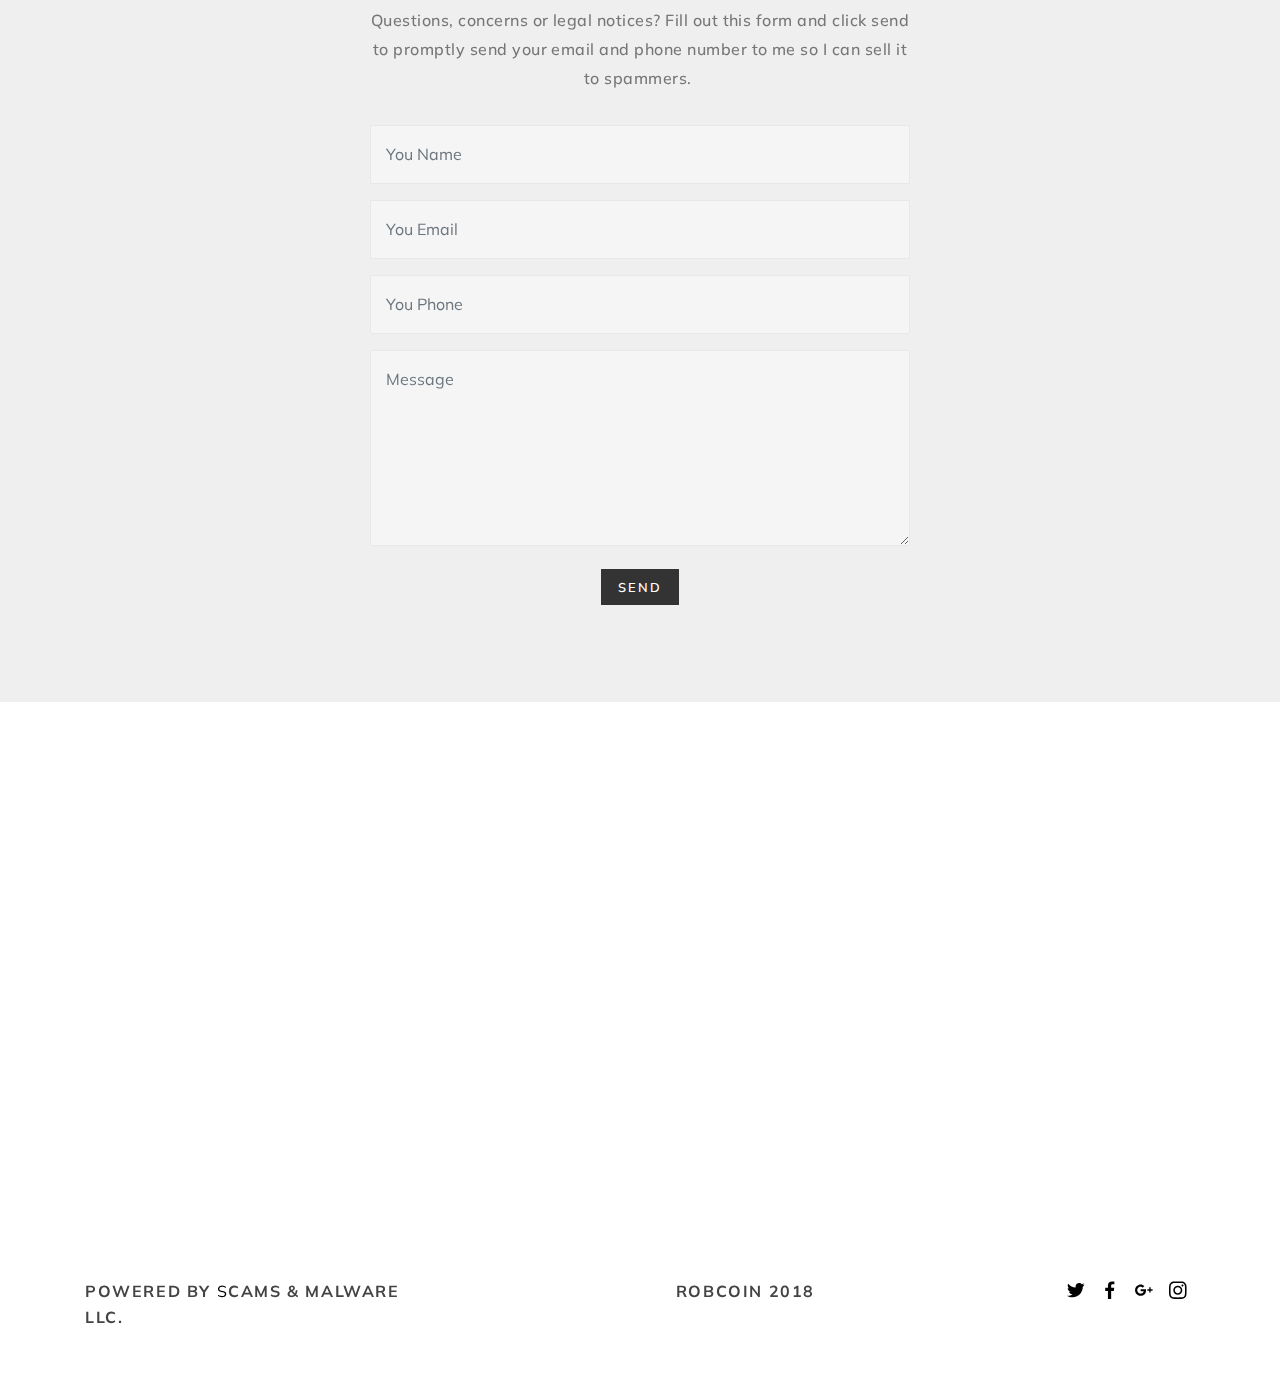
==== commit 8fd4df37: "clean up" ====
--- a/index.html
+++ b/index.html
@@ -38,7 +38,7 @@
                     <img src="assets/images/logo3.png" alt="Mobirise" title="" style="height: 3.8rem;">
                 </a>
             </span>
-            <span class="navbar-caption-wrap"><a class="navbar-caption text-white display-7" href="https://cryptoslate.com/seven-key-signs-ico-scam/">
+            <span class="navbar-caption-wrap"><a class="navbar-caption text-white display-7" href="https://samplesites891.github.io/">
                     ROBCOIN</a></span>
         </div>
         <button class="navbar-toggler" type="button" data-toggle="collapse" data-target="#navbarSupportedContent" aria-controls="navbarNavAltMarkup" aria-expanded="false" aria-label="Toggle navigation">
@@ -92,7 +92,7 @@
     <div class="main container">
         <div class="row pt-2 justify-content-center">
             <div class="col-sm-10">
-                <h1 class="mbr-fonts-style mbr-section-title mbr-white mbr-bold align-center display-1"><span style="font-weight: normal;">THE CRYPTO REVOLUTION BEGINS</span></h1>
+                <h1 class="mbr-fonts-style mbr-section-title mbr-white mbr-bold align-center display-1"><span style="font-weight: normal;">A NEW CRYPTO REVOLUTION BEGINS</span></h1>
             </div>
             
             <div class="countdown-row">            
@@ -147,7 +147,7 @@
         
         <div class="row justify-content-center">        
             <div class="col-sm-8">
-                <p class="mbr-text links mbr-fonts-style lower-line mbr-white display-7">The countdown is to my birthday.</p>
+                <p class="mbr-text links mbr-fonts-style lower-line mbr-white display-7">The countdown is to my birthday</p>
             </div>
         </div>
     </div>
@@ -276,7 +276,7 @@
                     <span class="mbr-iconfont mbri-file"></span>
                 </div>
                 <p class="mbr-text mbr-fonts-style align-center display-7">
-                   Here's some bullshit I jacked from Vertcoin and Dash. Don't judge me because they just stole it from Bitcoin.</p>
+                   Here's some bullshit I stole from Vertcoin and Dash. Don't judge me because they just stole it from Bitcoin.</p>
                 <div class="mbr-section-btn align-center py-2"><a class="btn btn-md btn-white display-4" href="assets/files/Fuck%20you.doc">DOWNLOAD REPORT</a></div>    
             </div>
         </div>
@@ -292,7 +292,7 @@
         </h2>
         <div class="row">
             <div class="first-col col-md-6">
-                <h3 class="mbr-section-subtitle  mbr-fonts-style align-left display-7"><strong>I was sitting around one day,</strong> and I thought to myself - how come all these other losers are getting rich off of pyramid scheme ICOs and I'm not? So I decided to fork some code off Github, change the name and release a whitepaper that is 75% stolen from Vertcoin. Cha-ching! Oh yeah, it's scalable and dynamic and ASIC resistant and quantum resistant and the fees are low and whatever other bullshit.&nbsp;</h3>
+                <h3 class="mbr-section-subtitle  mbr-fonts-style align-left display-7"><strong>I was sitting around one day,</strong> and I thought to myself - how come all these other losers are getting rich off of ponzi scheme ICOs and I'm not? So I decided to fork some code off Github, change the name and release a whitepaper that is 75% stolen from Vertcoin. Cha-ching! Oh yeah, it's scalable and dynamic and ASIC resistant and quantum resistant and the fees are low and whatever other bullshit.&nbsp;</h3>
                 <div class="mbr-section-btn align-left py-2"><a class="btn btn-md btn-black display-4" href="https://coinbase.com" target="_blank">LEARN MORE</a></div>
             </div> 
             
@@ -384,7 +384,7 @@
                         </a>
                     </div>
                     <h3 class="mbr-text mbr-bold mbr-fonts-style specialty display-7">
-                        GENIUS</h3>
+                        Visionary. Philosipher. Felon.</h3>
                 </div>
             </div>
 
@@ -411,7 +411,7 @@
                             <span class="px-2 socicon-linkedin socicon mbr-iconfont mbr-iconfont-social"></span>
                         </a>
                     </div>
-                    <h3 class="mbr-text mbr-bold mbr-fonts-style specialty display-7">The guy who wrote the original code. Thanks guy!</h3>
+                    <h3 class="mbr-text mbr-bold mbr-fonts-style specialty display-7">The guy who wrote the original code - thanks guy!</h3>
                 </div>
             </div>
 
@@ -619,9 +619,9 @@
         <div class="row justify-content-center">
             <div class="col-md-10">
                 <h2 class="mbr-section-title align-center pb-3 mbr-fonts-style mbr-bold display-2">
-                        F(ucking)A(nnoying)Q</h2>
+                        FA(nnoying)Q</h2>
                 <h3 class="mbr-section-subtitle pt-2 align-center mbr-light mbr-fonts-style display-7">
-                    God damn you're curious, aren't you? Fine, ask away.</h3>
+                    Damn you're curious, aren't you?</h3>
             </div>
         </div>
         <div class="row pt-5 justify-content-center">
@@ -638,7 +638,7 @@
                             </div>
                             <div id="collapse1_6" class="panel-collapse noScroll collapse" role="tabpanel" aria-labelledby="headingOne" data-parent="#bootstrap-accordion_6">
                                 <div class="panel-body p-4">
-                                    <p class="mbr-fonts-style panel-text display-7">Well, I mean what really "is" legal? But yes it's totally legal and has happened many times in the last few years. I'm serious. These ICOs are a complete joke and aren't regulated at all.</p>
+                                    <p class="mbr-fonts-style panel-text display-7">Yes it's totally legal and has happened many times in the last few years. I'm serious. These ICOs are a complete joke and aren't regulated at all.</p>
                                 </div>
                             </div>
                         </div>
@@ -684,7 +684,7 @@
                             <div id="collapse4_6" class="panel-collapse noScroll collapse" role="tabpanel" aria-labelledby="headingFour" data-parent="#bootstrap-accordion_6">
                                 <div class="panel-body p-4">
                                     <p class="mbr-fonts-style panel-text display-7">
-                                       I'll do the ICO when I pre-mine enough coins and have enough pump and dump bots in place to really make a killing. I'm talking 8-9 figure money, baby. Do I feel bad for those left holding the bag when I obscond with their money? Not a chance! They traded hard earned money for some digital currency that is intrinsically worthless. You want to buy some dirt too? How about this dead cat I found?</p>
+                                       I'll do the ICO when I pre-mine enough coins and have enough pump and dump bots in place to really make a killing. I'm talking 8-9 figure money, baby. Do I feel bad for those left holding the bag when I obscond with their money? Not a chance! They bought digital currency that is intrinsically worthless. You want to buy some dirt too? How about this dead cat I found?</p>
                                 </div>
                             </div>
                         </div>
